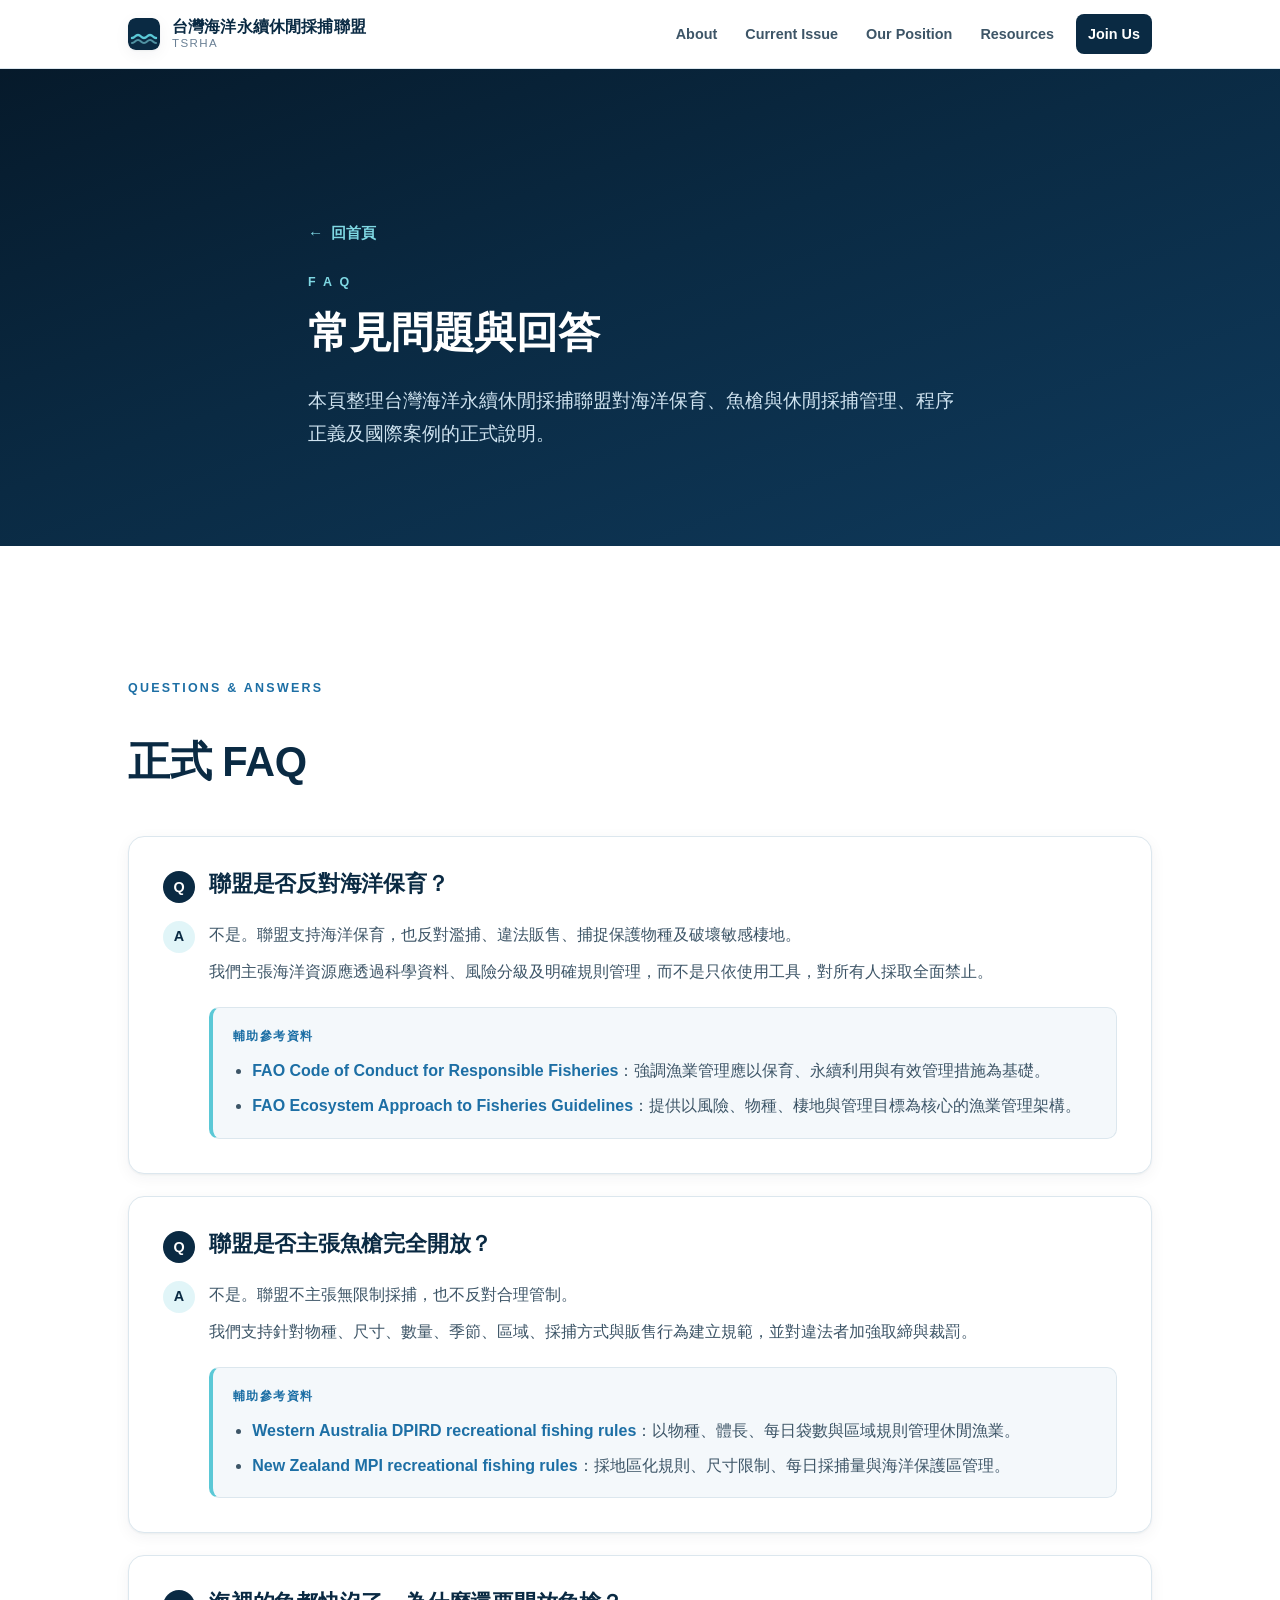
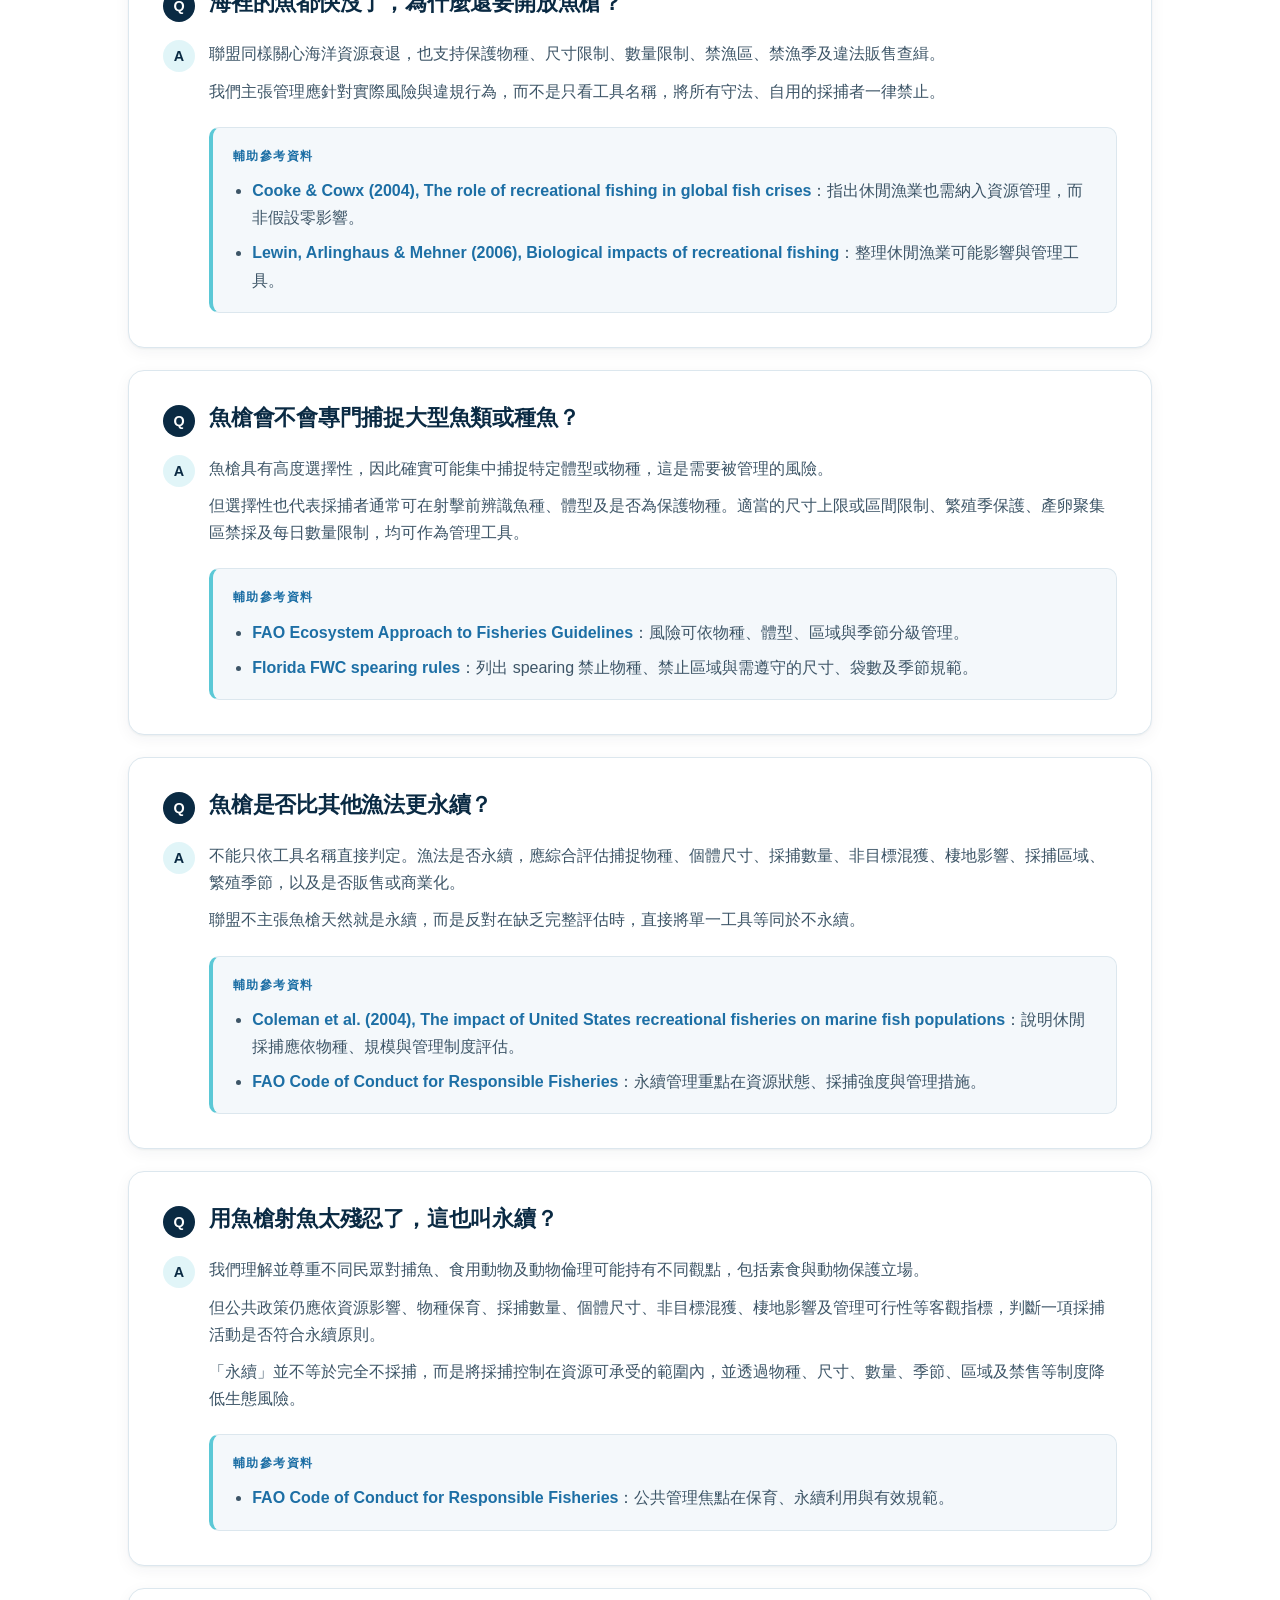
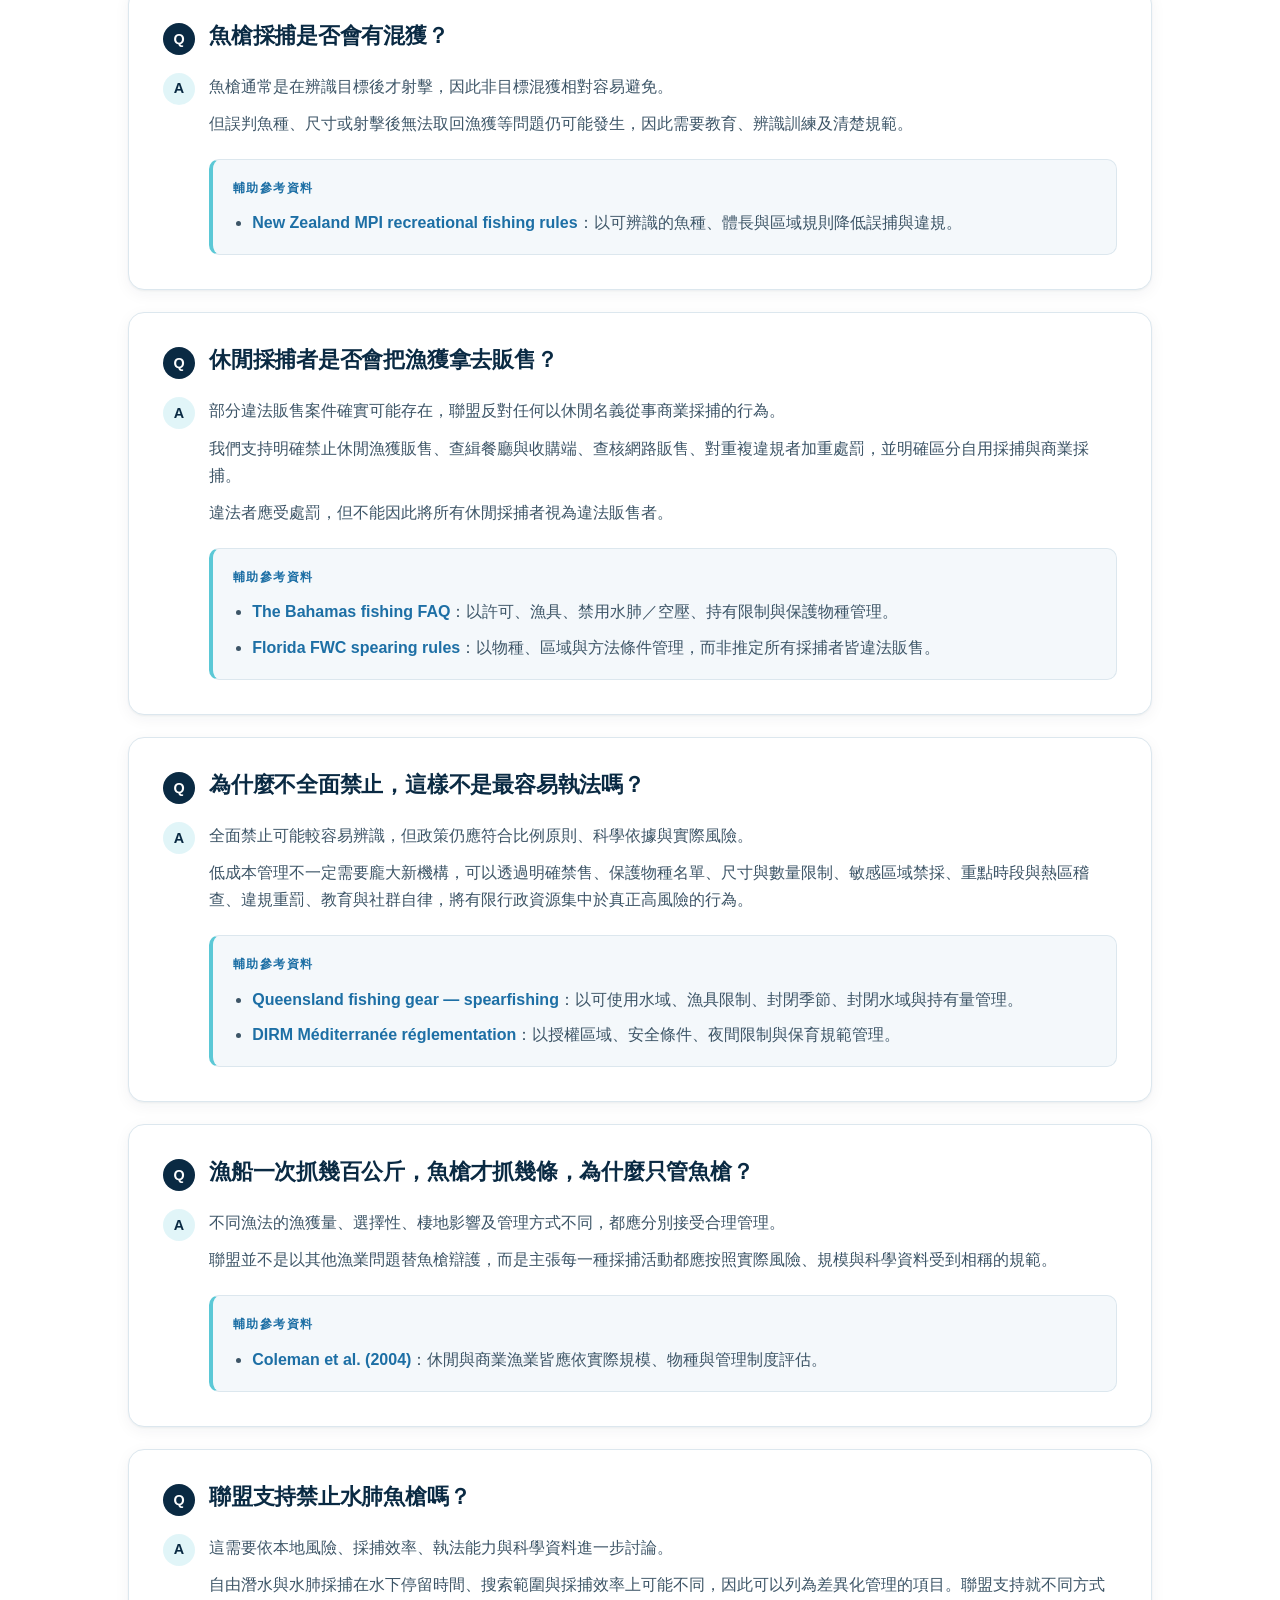
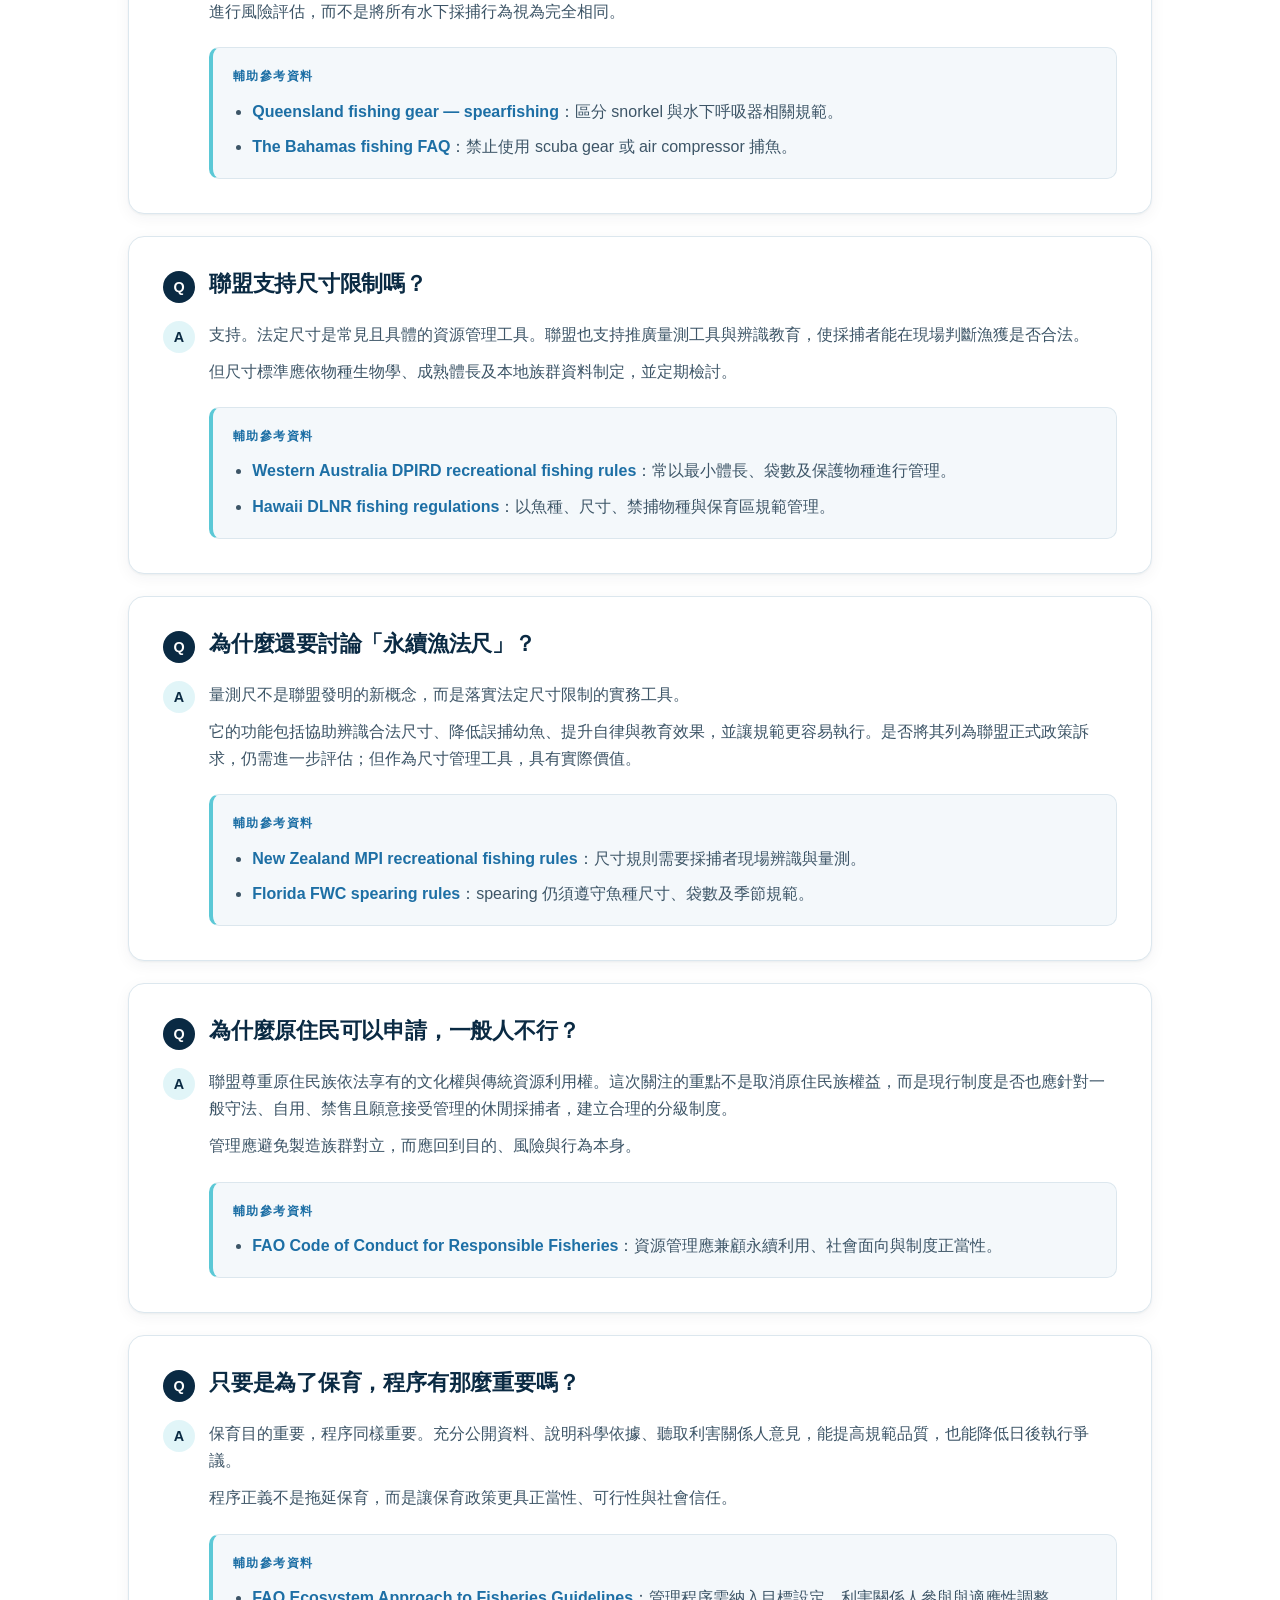
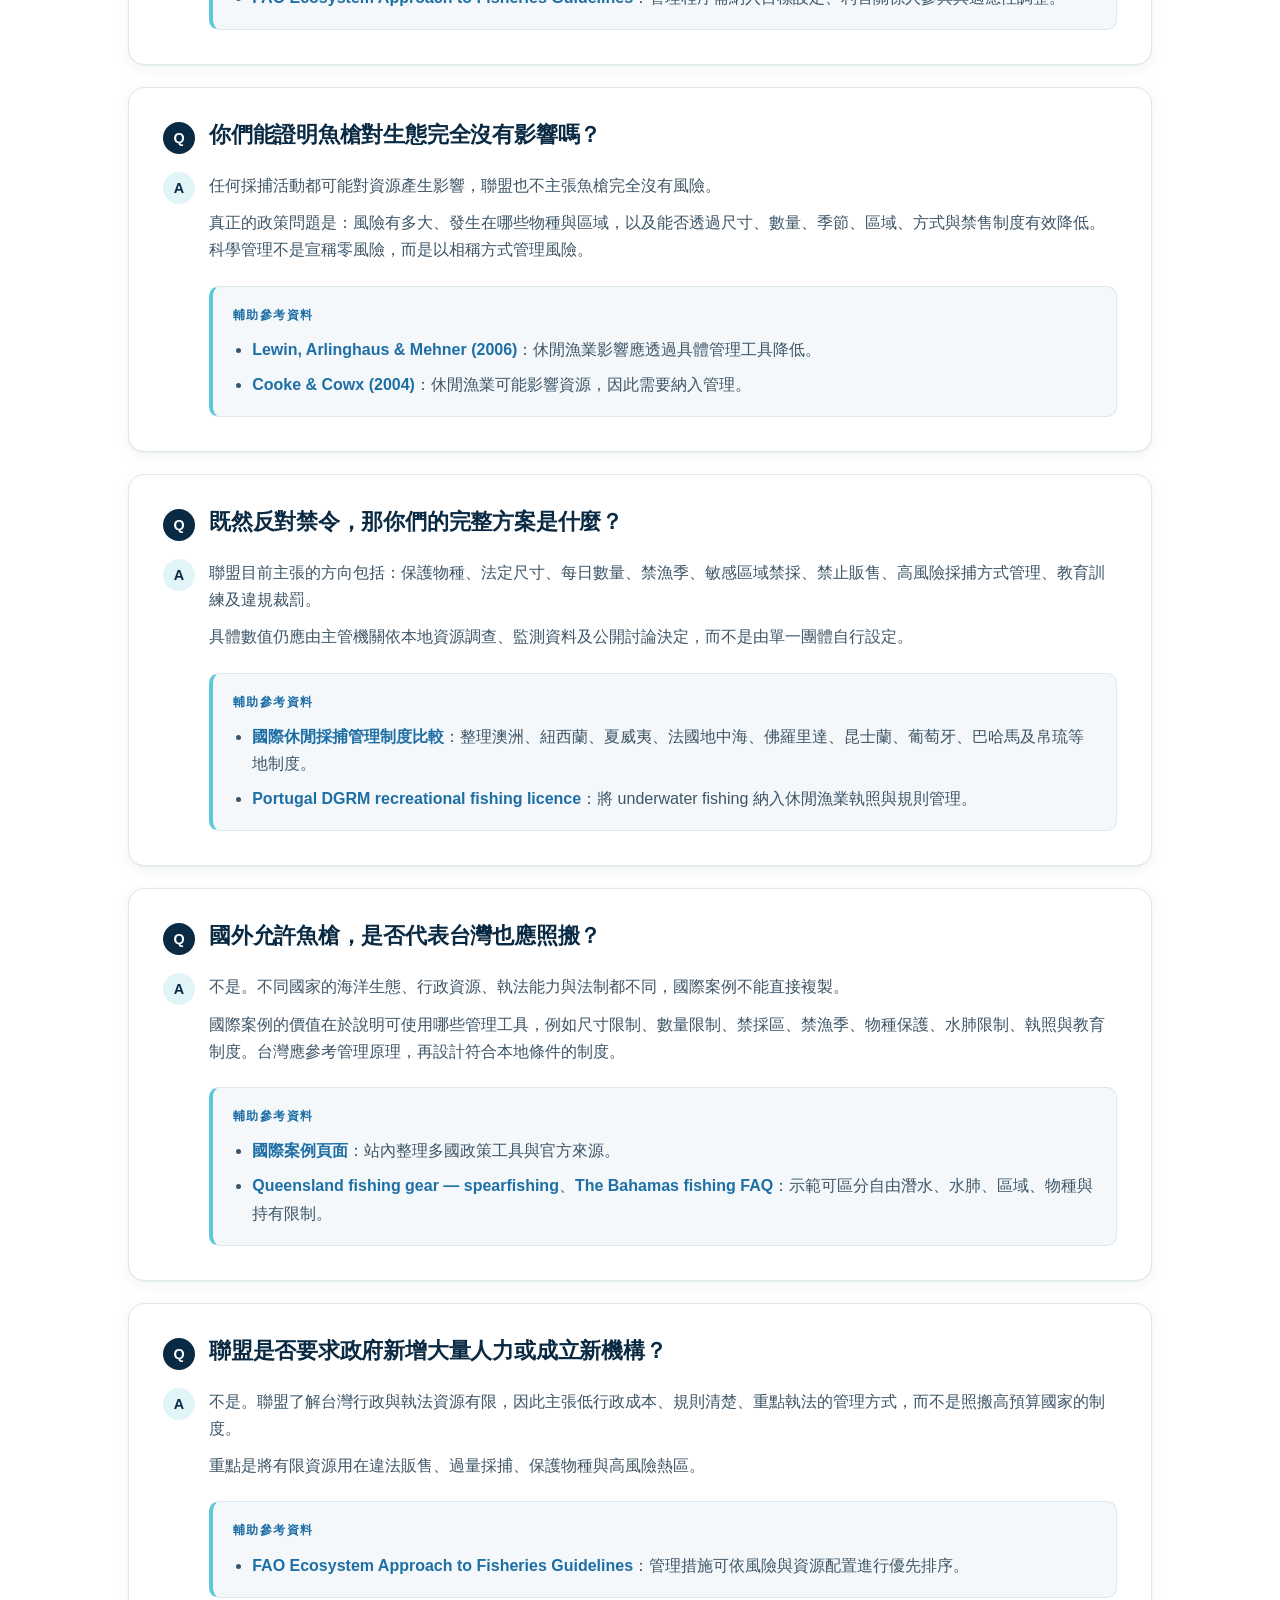
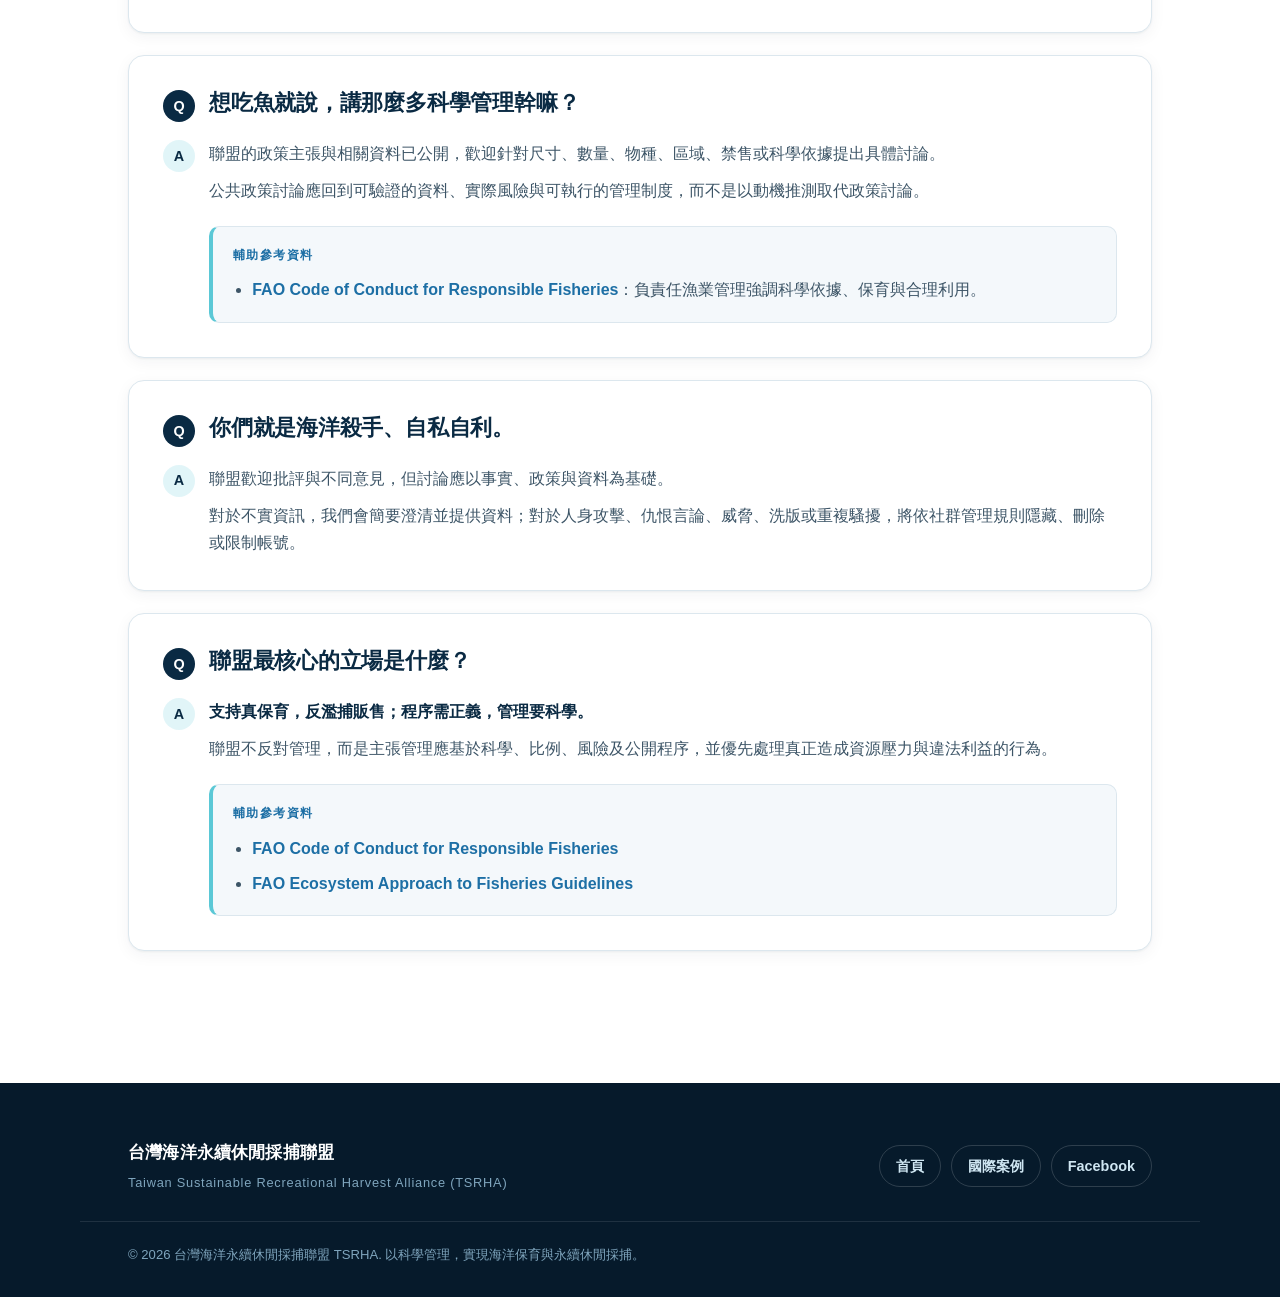
==== faq.html @ fa565962 "Add official FAQ page" ====
<!DOCTYPE html>
<html lang="zh-Hant">
<head>
  <meta charset="UTF-8">
  <meta name="viewport" content="width=device-width, initial-scale=1.0">
  <meta name="description" content="台灣海洋永續休閒採捕聯盟常見問題：海洋保育、魚槍與休閒採捕管理、禁售、尺寸限制、程序正義與國際政策參考。">
  <meta name="theme-color" content="#0a2a43">
  <meta property="og:title" content="常見問題 FAQ｜台灣海洋永續休閒採捕聯盟 TSRHA">
  <meta property="og:description" content="以正式 Q&A 說明聯盟對海洋保育、科學管理、休閒採捕與程序正義的立場，並附科學文獻與國際政策參考。">
  <meta property="og:type" content="article">
  <title>常見問題 FAQ｜台灣海洋永續休閒採捕聯盟 TSRHA</title>
  <link rel="stylesheet" href="styles.css">
  <link rel="icon" href="data:image/svg+xml,%3Csvg xmlns='http://www.w3.org/2000/svg' viewBox='0 0 32 32'%3E%3Crect width='32' height='32' rx='7' fill='%230a2a43'/%3E%3Cpath d='M4 20c3 0 3-3 6-3s3 3 6 3 3-3 6-3 3 3 6 3' stroke='%235bc8d6' stroke-width='2.4' fill='none' stroke-linecap='round'/%3E%3Cpath d='M4 25c3 0 3-3 6-3s3 3 6 3 3-3 6-3 3 3 6 3' stroke='%237fd8e3' stroke-width='2' fill='none' stroke-linecap='round' opacity='.6'/%3E%3C/svg%3E">
</head>
<body>
  <a class="skip-link" href="#main">跳至主要內容</a>

  <header class="site-header" id="top">
    <div class="container header-inner">
      <a class="brand" href="index.html" aria-label="台灣海洋永續休閒採捕聯盟 首頁">
        <span class="brand-mark" aria-hidden="true">
          <svg viewBox="0 0 32 32" width="32" height="32" focusable="false">
            <rect width="32" height="32" rx="7" fill="#0a2a43"></rect>
            <path d="M4 20c3 0 3-3 6-3s3 3 6 3 3-3 6-3 3 3 6 3" stroke="#5bc8d6" stroke-width="2.4" fill="none" stroke-linecap="round"></path>
            <path d="M4 25c3 0 3-3 6-3s3 3 6 3 3-3 6-3 3 3 6 3" stroke="#7fd8e3" stroke-width="2" fill="none" stroke-linecap="round" opacity=".6"></path>
          </svg>
        </span>
        <span class="brand-text">
          <span class="brand-zh">台灣海洋永續休閒採捕聯盟</span>
          <span class="brand-en">TSRHA</span>
        </span>
      </a>

      <button class="nav-toggle" id="navToggle" aria-expanded="false" aria-controls="primaryNav" aria-label="開啟選單">
        <span class="nav-toggle-bar" aria-hidden="true"></span>
        <span class="nav-toggle-bar" aria-hidden="true"></span>
        <span class="nav-toggle-bar" aria-hidden="true"></span>
      </button>

      <nav class="primary-nav" id="primaryNav" aria-label="主要導覽">
        <ul>
          <li><a href="index.html#about">About</a></li>
          <li><a href="index.html#current-issue">Current Issue</a></li>
          <li><a href="index.html#our-position">Our Position</a></li>
          <li><a href="index.html#resources">Resources</a></li>
          <li><a class="nav-cta" href="https://line.me/ti/g2/i-rmrj-7EgSHx9O4SZBCc9QsQzSQng6UnqWGpA?utm_source=invitation&amp;utm_medium=link_copy&amp;utm_campaign=default" target="_blank" rel="noopener noreferrer">Join Us</a></li>
        </ul>
      </nav>
    </div>
  </header>

  <main id="main">
    <section class="subpage-hero" aria-labelledby="page-title">
      <div class="container narrow">
        <a class="back-link" href="index.html"><span aria-hidden="true">←</span> 回首頁</a>
        <p class="section-eyebrow">F A Q</p>
        <h1 id="page-title" class="section-title">常見問題與回答</h1>
        <p class="lead">本頁整理台灣海洋永續休閒採捕聯盟對海洋保育、魚槍與休閒採捕管理、程序正義及國際案例的正式說明。</p>
      </div>
    </section>

    <section class="section" aria-labelledby="faq-title">
      <div class="container faq-container">
        <p class="section-eyebrow">Questions & Answers</p>
        <h2 id="faq-title" class="section-title">正式 FAQ</h2>

        <article class="faq-card">
          <h3><span>Q</span>聯盟是否反對海洋保育？</h3>
          <div class="faq-answer"><span>A</span><div><p>不是。聯盟支持海洋保育，也反對濫捕、違法販售、捕捉保護物種及破壞敏感棲地。</p><p>我們主張海洋資源應透過科學資料、風險分級及明確規則管理，而不是只依使用工具，對所有人採取全面禁止。</p></div></div>
          <div class="faq-refs"><p>輔助參考資料</p><ul><li><a href="https://www.fao.org/4/v9878e/v9878e.pdf" target="_blank" rel="noopener noreferrer">FAO Code of Conduct for Responsible Fisheries</a>：強調漁業管理應以保育、永續利用與有效管理措施為基礎。</li><li><a href="https://www.fao.org/4/y4470e/y4470e.pdf" target="_blank" rel="noopener noreferrer">FAO Ecosystem Approach to Fisheries Guidelines</a>：提供以風險、物種、棲地與管理目標為核心的漁業管理架構。</li></ul></div>
        </article>

        <article class="faq-card">
          <h3><span>Q</span>聯盟是否主張魚槍完全開放？</h3>
          <div class="faq-answer"><span>A</span><div><p>不是。聯盟不主張無限制採捕，也不反對合理管制。</p><p>我們支持針對物種、尺寸、數量、季節、區域、採捕方式與販售行為建立規範，並對違法者加強取締與裁罰。</p></div></div>
          <div class="faq-refs"><p>輔助參考資料</p><ul><li><a href="https://www.dpird.wa.gov.au/individuals/recreational-fishing/recreational-fishing-rules/" target="_blank" rel="noopener noreferrer">Western Australia DPIRD recreational fishing rules</a>：以物種、體長、每日袋數與區域規則管理休閒漁業。</li><li><a href="https://www.mpi.govt.nz/fishing-aquaculture/recreational-fishing/fishing-rules/" target="_blank" rel="noopener noreferrer">New Zealand MPI recreational fishing rules</a>：採地區化規則、尺寸限制、每日採捕量與海洋保護區管理。</li></ul></div>
        </article>

        <article class="faq-card">
          <h3><span>Q</span>海裡的魚都快沒了，為什麼還要開放魚槍？</h3>
          <div class="faq-answer"><span>A</span><div><p>聯盟同樣關心海洋資源衰退，也支持保護物種、尺寸限制、數量限制、禁漁區、禁漁季及違法販售查緝。</p><p>我們主張管理應針對實際風險與違規行為，而不是只看工具名稱，將所有守法、自用的採捕者一律禁止。</p></div></div>
          <div class="faq-refs"><p>輔助參考資料</p><ul><li><a href="https://doi.org/10.1641/0006-3568(2004)054[0857:TRORFI]2.0.CO;2" target="_blank" rel="noopener noreferrer">Cooke & Cowx (2004), The role of recreational fishing in global fish crises</a>：指出休閒漁業也需納入資源管理，而非假設零影響。</li><li><a href="https://doi.org/10.1080/10641260600886455" target="_blank" rel="noopener noreferrer">Lewin, Arlinghaus & Mehner (2006), Biological impacts of recreational fishing</a>：整理休閒漁業可能影響與管理工具。</li></ul></div>
        </article>

        <article class="faq-card">
          <h3><span>Q</span>魚槍會不會專門捕捉大型魚類或種魚？</h3>
          <div class="faq-answer"><span>A</span><div><p>魚槍具有高度選擇性，因此確實可能集中捕捉特定體型或物種，這是需要被管理的風險。</p><p>但選擇性也代表採捕者通常可在射擊前辨識魚種、體型及是否為保護物種。適當的尺寸上限或區間限制、繁殖季保護、產卵聚集區禁採及每日數量限制，均可作為管理工具。</p></div></div>
          <div class="faq-refs"><p>輔助參考資料</p><ul><li><a href="https://www.fao.org/4/y4470e/y4470e.pdf" target="_blank" rel="noopener noreferrer">FAO Ecosystem Approach to Fisheries Guidelines</a>：風險可依物種、體型、區域與季節分級管理。</li><li><a href="https://myfwc.com/fishing/saltwater/recreational/spearing/" target="_blank" rel="noopener noreferrer">Florida FWC spearing rules</a>：列出 spearing 禁止物種、禁止區域與需遵守的尺寸、袋數及季節規範。</li></ul></div>
        </article>

        <article class="faq-card">
          <h3><span>Q</span>魚槍是否比其他漁法更永續？</h3>
          <div class="faq-answer"><span>A</span><div><p>不能只依工具名稱直接判定。漁法是否永續，應綜合評估捕捉物種、個體尺寸、採捕數量、非目標混獲、棲地影響、採捕區域、繁殖季節，以及是否販售或商業化。</p><p>聯盟不主張魚槍天然就是永續，而是反對在缺乏完整評估時，直接將單一工具等同於不永續。</p></div></div>
          <div class="faq-refs"><p>輔助參考資料</p><ul><li><a href="https://doi.org/10.1126/science.1100397" target="_blank" rel="noopener noreferrer">Coleman et al. (2004), The impact of United States recreational fisheries on marine fish populations</a>：說明休閒採捕應依物種、規模與管理制度評估。</li><li><a href="https://www.fao.org/4/v9878e/v9878e.pdf" target="_blank" rel="noopener noreferrer">FAO Code of Conduct for Responsible Fisheries</a>：永續管理重點在資源狀態、採捕強度與管理措施。</li></ul></div>
        </article>

        <article class="faq-card">
          <h3><span>Q</span>用魚槍射魚太殘忍了，這也叫永續？</h3>
          <div class="faq-answer"><span>A</span><div><p>我們理解並尊重不同民眾對捕魚、食用動物及動物倫理可能持有不同觀點，包括素食與動物保護立場。</p><p>但公共政策仍應依資源影響、物種保育、採捕數量、個體尺寸、非目標混獲、棲地影響及管理可行性等客觀指標，判斷一項採捕活動是否符合永續原則。</p><p>「永續」並不等於完全不採捕，而是將採捕控制在資源可承受的範圍內，並透過物種、尺寸、數量、季節、區域及禁售等制度降低生態風險。</p></div></div>
          <div class="faq-refs"><p>輔助參考資料</p><ul><li><a href="https://www.fao.org/4/v9878e/v9878e.pdf" target="_blank" rel="noopener noreferrer">FAO Code of Conduct for Responsible Fisheries</a>：公共管理焦點在保育、永續利用與有效規範。</li></ul></div>
        </article>

        <article class="faq-card">
          <h3><span>Q</span>魚槍採捕是否會有混獲？</h3>
          <div class="faq-answer"><span>A</span><div><p>魚槍通常是在辨識目標後才射擊，因此非目標混獲相對容易避免。</p><p>但誤判魚種、尺寸或射擊後無法取回漁獲等問題仍可能發生，因此需要教育、辨識訓練及清楚規範。</p></div></div>
          <div class="faq-refs"><p>輔助參考資料</p><ul><li><a href="https://www.mpi.govt.nz/fishing-aquaculture/recreational-fishing/fishing-rules/" target="_blank" rel="noopener noreferrer">New Zealand MPI recreational fishing rules</a>：以可辨識的魚種、體長與區域規則降低誤捕與違規。</li></ul></div>
        </article>

        <article class="faq-card">
          <h3><span>Q</span>休閒採捕者是否會把漁獲拿去販售？</h3>
          <div class="faq-answer"><span>A</span><div><p>部分違法販售案件確實可能存在，聯盟反對任何以休閒名義從事商業採捕的行為。</p><p>我們支持明確禁止休閒漁獲販售、查緝餐廳與收購端、查核網路販售、對重複違規者加重處罰，並明確區分自用採捕與商業採捕。</p><p>違法者應受處罰，但不能因此將所有休閒採捕者視為違法販售者。</p></div></div>
          <div class="faq-refs"><p>輔助參考資料</p><ul><li><a href="https://www.bahamas.com/plan-your-trip/fishing/fishing-faq" target="_blank" rel="noopener noreferrer">The Bahamas fishing FAQ</a>：以許可、漁具、禁用水肺／空壓、持有限制與保護物種管理。</li><li><a href="https://myfwc.com/fishing/saltwater/recreational/spearing/" target="_blank" rel="noopener noreferrer">Florida FWC spearing rules</a>：以物種、區域與方法條件管理，而非推定所有採捕者皆違法販售。</li></ul></div>
        </article>

        <article class="faq-card">
          <h3><span>Q</span>為什麼不全面禁止，這樣不是最容易執法嗎？</h3>
          <div class="faq-answer"><span>A</span><div><p>全面禁止可能較容易辨識，但政策仍應符合比例原則、科學依據與實際風險。</p><p>低成本管理不一定需要龐大新機構，可以透過明確禁售、保護物種名單、尺寸與數量限制、敏感區域禁採、重點時段與熱區稽查、違規重罰、教育與社群自律，將有限行政資源集中於真正高風險的行為。</p></div></div>
          <div class="faq-refs"><p>輔助參考資料</p><ul><li><a href="https://www.qld.gov.au/recreation/activities/boating-fishing/rec-fishing/rules/equipment" target="_blank" rel="noopener noreferrer">Queensland fishing gear — spearfishing</a>：以可使用水域、漁具限制、封閉季節、封閉水域與持有量管理。</li><li><a href="https://www.dirm.mediterranee.developpement-durable.gouv.fr/la-reglementation-et-les-sites-autorises-sur-tout-a98.html" target="_blank" rel="noopener noreferrer">DIRM Méditerranée réglementation</a>：以授權區域、安全條件、夜間限制與保育規範管理。</li></ul></div>
        </article>

        <article class="faq-card">
          <h3><span>Q</span>漁船一次抓幾百公斤，魚槍才抓幾條，為什麼只管魚槍？</h3>
          <div class="faq-answer"><span>A</span><div><p>不同漁法的漁獲量、選擇性、棲地影響及管理方式不同，都應分別接受合理管理。</p><p>聯盟並不是以其他漁業問題替魚槍辯護，而是主張每一種採捕活動都應按照實際風險、規模與科學資料受到相稱的規範。</p></div></div>
          <div class="faq-refs"><p>輔助參考資料</p><ul><li><a href="https://doi.org/10.1126/science.1100397" target="_blank" rel="noopener noreferrer">Coleman et al. (2004)</a>：休閒與商業漁業皆應依實際規模、物種與管理制度評估。</li></ul></div>
        </article>

        <article class="faq-card">
          <h3><span>Q</span>聯盟支持禁止水肺魚槍嗎？</h3>
          <div class="faq-answer"><span>A</span><div><p>這需要依本地風險、採捕效率、執法能力與科學資料進一步討論。</p><p>自由潛水與水肺採捕在水下停留時間、搜索範圍與採捕效率上可能不同，因此可以列為差異化管理的項目。聯盟支持就不同方式進行風險評估，而不是將所有水下採捕行為視為完全相同。</p></div></div>
          <div class="faq-refs"><p>輔助參考資料</p><ul><li><a href="https://www.qld.gov.au/recreation/activities/boating-fishing/rec-fishing/rules/equipment" target="_blank" rel="noopener noreferrer">Queensland fishing gear — spearfishing</a>：區分 snorkel 與水下呼吸器相關規範。</li><li><a href="https://www.bahamas.com/plan-your-trip/fishing/fishing-faq" target="_blank" rel="noopener noreferrer">The Bahamas fishing FAQ</a>：禁止使用 scuba gear 或 air compressor 捕魚。</li></ul></div>
        </article>

        <article class="faq-card">
          <h3><span>Q</span>聯盟支持尺寸限制嗎？</h3>
          <div class="faq-answer"><span>A</span><div><p>支持。法定尺寸是常見且具體的資源管理工具。聯盟也支持推廣量測工具與辨識教育，使採捕者能在現場判斷漁獲是否合法。</p><p>但尺寸標準應依物種生物學、成熟體長及本地族群資料制定，並定期檢討。</p></div></div>
          <div class="faq-refs"><p>輔助參考資料</p><ul><li><a href="https://www.dpird.wa.gov.au/individuals/recreational-fishing/recreational-fishing-rules/" target="_blank" rel="noopener noreferrer">Western Australia DPIRD recreational fishing rules</a>：常以最小體長、袋數及保護物種進行管理。</li><li><a href="https://dlnr.hawaii.gov/dar/fishing/fishing-regulations/" target="_blank" rel="noopener noreferrer">Hawaii DLNR fishing regulations</a>：以魚種、尺寸、禁捕物種與保育區規範管理。</li></ul></div>
        </article>

        <article class="faq-card">
          <h3><span>Q</span>為什麼還要討論「永續漁法尺」？</h3>
          <div class="faq-answer"><span>A</span><div><p>量測尺不是聯盟發明的新概念，而是落實法定尺寸限制的實務工具。</p><p>它的功能包括協助辨識合法尺寸、降低誤捕幼魚、提升自律與教育效果，並讓規範更容易執行。是否將其列為聯盟正式政策訴求，仍需進一步評估；但作為尺寸管理工具，具有實際價值。</p></div></div>
          <div class="faq-refs"><p>輔助參考資料</p><ul><li><a href="https://www.mpi.govt.nz/fishing-aquaculture/recreational-fishing/fishing-rules/" target="_blank" rel="noopener noreferrer">New Zealand MPI recreational fishing rules</a>：尺寸規則需要採捕者現場辨識與量測。</li><li><a href="https://myfwc.com/fishing/saltwater/recreational/spearing/" target="_blank" rel="noopener noreferrer">Florida FWC spearing rules</a>：spearing 仍須遵守魚種尺寸、袋數及季節規範。</li></ul></div>
        </article>

        <article class="faq-card">
          <h3><span>Q</span>為什麼原住民可以申請，一般人不行？</h3>
          <div class="faq-answer"><span>A</span><div><p>聯盟尊重原住民族依法享有的文化權與傳統資源利用權。這次關注的重點不是取消原住民族權益，而是現行制度是否也應針對一般守法、自用、禁售且願意接受管理的休閒採捕者，建立合理的分級制度。</p><p>管理應避免製造族群對立，而應回到目的、風險與行為本身。</p></div></div>
          <div class="faq-refs"><p>輔助參考資料</p><ul><li><a href="https://www.fao.org/4/v9878e/v9878e.pdf" target="_blank" rel="noopener noreferrer">FAO Code of Conduct for Responsible Fisheries</a>：資源管理應兼顧永續利用、社會面向與制度正當性。</li></ul></div>
        </article>

        <article class="faq-card">
          <h3><span>Q</span>只要是為了保育，程序有那麼重要嗎？</h3>
          <div class="faq-answer"><span>A</span><div><p>保育目的重要，程序同樣重要。充分公開資料、說明科學依據、聽取利害關係人意見，能提高規範品質，也能降低日後執行爭議。</p><p>程序正義不是拖延保育，而是讓保育政策更具正當性、可行性與社會信任。</p></div></div>
          <div class="faq-refs"><p>輔助參考資料</p><ul><li><a href="https://www.fao.org/4/y4470e/y4470e.pdf" target="_blank" rel="noopener noreferrer">FAO Ecosystem Approach to Fisheries Guidelines</a>：管理程序需納入目標設定、利害關係人參與與適應性調整。</li></ul></div>
        </article>

        <article class="faq-card">
          <h3><span>Q</span>你們能證明魚槍對生態完全沒有影響嗎？</h3>
          <div class="faq-answer"><span>A</span><div><p>任何採捕活動都可能對資源產生影響，聯盟也不主張魚槍完全沒有風險。</p><p>真正的政策問題是：風險有多大、發生在哪些物種與區域，以及能否透過尺寸、數量、季節、區域、方式與禁售制度有效降低。科學管理不是宣稱零風險，而是以相稱方式管理風險。</p></div></div>
          <div class="faq-refs"><p>輔助參考資料</p><ul><li><a href="https://doi.org/10.1080/10641260600886455" target="_blank" rel="noopener noreferrer">Lewin, Arlinghaus & Mehner (2006)</a>：休閒漁業影響應透過具體管理工具降低。</li><li><a href="https://doi.org/10.1641/0006-3568(2004)054[0857:TRORFI]2.0.CO;2" target="_blank" rel="noopener noreferrer">Cooke & Cowx (2004)</a>：休閒漁業可能影響資源，因此需要納入管理。</li></ul></div>
        </article>

        <article class="faq-card">
          <h3><span>Q</span>既然反對禁令，那你們的完整方案是什麼？</h3>
          <div class="faq-answer"><span>A</span><div><p>聯盟目前主張的方向包括：保護物種、法定尺寸、每日數量、禁漁季、敏感區域禁採、禁止販售、高風險採捕方式管理、教育訓練及違規裁罰。</p><p>具體數值仍應由主管機關依本地資源調查、監測資料及公開討論決定，而不是由單一團體自行設定。</p></div></div>
          <div class="faq-refs"><p>輔助參考資料</p><ul><li><a href="international-cases.html">國際休閒採捕管理制度比較</a>：整理澳洲、紐西蘭、夏威夷、法國地中海、佛羅里達、昆士蘭、葡萄牙、巴哈馬及帛琉等地制度。</li><li><a href="https://www.dgrm.pt/licenca-de-pesca-ludica" target="_blank" rel="noopener noreferrer">Portugal DGRM recreational fishing licence</a>：將 underwater fishing 納入休閒漁業執照與規則管理。</li></ul></div>
        </article>

        <article class="faq-card">
          <h3><span>Q</span>國外允許魚槍，是否代表台灣也應照搬？</h3>
          <div class="faq-answer"><span>A</span><div><p>不是。不同國家的海洋生態、行政資源、執法能力與法制都不同，國際案例不能直接複製。</p><p>國際案例的價值在於說明可使用哪些管理工具，例如尺寸限制、數量限制、禁採區、禁漁季、物種保護、水肺限制、執照與教育制度。台灣應參考管理原理，再設計符合本地條件的制度。</p></div></div>
          <div class="faq-refs"><p>輔助參考資料</p><ul><li><a href="international-cases.html">國際案例頁面</a>：站內整理多國政策工具與官方來源。</li><li><a href="https://www.qld.gov.au/recreation/activities/boating-fishing/rec-fishing/rules/equipment" target="_blank" rel="noopener noreferrer">Queensland fishing gear — spearfishing</a>、<a href="https://www.bahamas.com/plan-your-trip/fishing/fishing-faq" target="_blank" rel="noopener noreferrer">The Bahamas fishing FAQ</a>：示範可區分自由潛水、水肺、區域、物種與持有限制。</li></ul></div>
        </article>

        <article class="faq-card">
          <h3><span>Q</span>聯盟是否要求政府新增大量人力或成立新機構？</h3>
          <div class="faq-answer"><span>A</span><div><p>不是。聯盟了解台灣行政與執法資源有限，因此主張低行政成本、規則清楚、重點執法的管理方式，而不是照搬高預算國家的制度。</p><p>重點是將有限資源用在違法販售、過量採捕、保護物種與高風險熱區。</p></div></div>
          <div class="faq-refs"><p>輔助參考資料</p><ul><li><a href="https://www.fao.org/4/y4470e/y4470e.pdf" target="_blank" rel="noopener noreferrer">FAO Ecosystem Approach to Fisheries Guidelines</a>：管理措施可依風險與資源配置進行優先排序。</li></ul></div>
        </article>

        <article class="faq-card">
          <h3><span>Q</span>想吃魚就說，講那麼多科學管理幹嘛？</h3>
          <div class="faq-answer"><span>A</span><div><p>聯盟的政策主張與相關資料已公開，歡迎針對尺寸、數量、物種、區域、禁售或科學依據提出具體討論。</p><p>公共政策討論應回到可驗證的資料、實際風險與可執行的管理制度，而不是以動機推測取代政策討論。</p></div></div>
          <div class="faq-refs"><p>輔助參考資料</p><ul><li><a href="https://www.fao.org/4/v9878e/v9878e.pdf" target="_blank" rel="noopener noreferrer">FAO Code of Conduct for Responsible Fisheries</a>：負責任漁業管理強調科學依據、保育與合理利用。</li></ul></div>
        </article>

        <article class="faq-card">
          <h3><span>Q</span>你們就是海洋殺手、自私自利。</h3>
          <div class="faq-answer"><span>A</span><div><p>聯盟歡迎批評與不同意見，但討論應以事實、政策與資料為基礎。</p><p>對於不實資訊，我們會簡要澄清並提供資料；對於人身攻擊、仇恨言論、威脅、洗版或重複騷擾，將依社群管理規則隱藏、刪除或限制帳號。</p></div></div>
        </article>

        <article class="faq-card">
          <h3><span>Q</span>聯盟最核心的立場是什麼？</h3>
          <div class="faq-answer"><span>A</span><div><p><strong>支持真保育，反濫捕販售；程序需正義，管理要科學。</strong></p><p>聯盟不反對管理，而是主張管理應基於科學、比例、風險及公開程序，並優先處理真正造成資源壓力與違法利益的行為。</p></div></div>
          <div class="faq-refs"><p>輔助參考資料</p><ul><li><a href="https://www.fao.org/4/v9878e/v9878e.pdf" target="_blank" rel="noopener noreferrer">FAO Code of Conduct for Responsible Fisheries</a></li><li><a href="https://www.fao.org/4/y4470e/y4470e.pdf" target="_blank" rel="noopener noreferrer">FAO Ecosystem Approach to Fisheries Guidelines</a></li></ul></div>
        </article>
      </div>
    </section>
  </main>

  <footer class="site-footer" aria-labelledby="footer-title">
    <div class="container footer-inner">
      <div class="footer-brand">
        <span class="brand-zh" id="footer-title">台灣海洋永續休閒採捕聯盟</span>
        <span class="brand-en">Taiwan Sustainable Recreational Harvest Alliance (TSRHA)</span>
      </div>
      <nav class="footer-links" aria-label="頁尾連結">
        <a href="index.html">首頁</a>
        <a href="international-cases.html">國際案例</a>
        <a href="https://www.facebook.com/profile.php?id=61591621356307" target="_blank" rel="noopener noreferrer">Facebook</a>
      </nav>
    </div>
    <div class="container footer-copy">
      <p>© 2026 台灣海洋永續休閒採捕聯盟 TSRHA. 以科學管理，實現海洋保育與永續休閒採捕。</p>
    </div>
  </footer>

  <button class="to-top" id="toTop" aria-label="回到頂部" hidden>
    <span aria-hidden="true">↑</span>
  </button>

  <script src="script.js"></script>
</body>
</html>
---- styles.css ----
/* ============================================================
   TSRHA — 台灣海洋永續休閒採捕聯盟
   Minimal · deep blue · ocean · modern policy organization
   No external fonts / images / CDNs.
   ============================================================ */

:root {
  /* Deep blue ocean palette */
  --navy-900: #061a2b;
  --navy-800: #0a2a43;
  --navy-700: #0f3a5c;
  --navy-600: #14507d;
  --blue-500: #1d6fa5;
  --teal-400: #5bc8d6;
  --teal-300: #7fd8e3;

  --ink: #0c2231;
  --ink-soft: #3d5567;
  --ink-faint: #6a8095;

  --paper: #ffffff;
  --paper-2: #f4f8fb;
  --paper-3: #eaf1f6;
  --line: #dce7ee;

  --focus: #1d6fa5;

  --maxw: 1120px;
  --radius: 16px;
  --radius-sm: 10px;
  --shadow-sm: 0 1px 2px rgba(10, 42, 67, .05), 0 4px 16px rgba(10, 42, 67, .05);
  --shadow-md: 0 12px 40px rgba(10, 42, 67, .12);

  --ease: cubic-bezier(.22, .61, .36, 1);

  --font: -apple-system, BlinkMacSystemFont, "Segoe UI", Roboto,
          "Helvetica Neue", "PingFang TC", "Microsoft JhengHei",
          "Noto Sans TC", sans-serif;
}

*, *::before, *::after { box-sizing: border-box; }

html { scroll-behavior: smooth; scroll-padding-top: 84px; }

body {
  margin: 0;
  font-family: var(--font);
  color: var(--ink);
  background: var(--paper);
  line-height: 1.7;
  -webkit-font-smoothing: antialiased;
  text-rendering: optimizeLegibility;
}

h1, h2, h3 { line-height: 1.25; margin: 0; letter-spacing: -.01em; }
p { margin: 0; }
a { color: inherit; }
img, svg { display: block; max-width: 100%; }

/* ---------- Accessibility ---------- */
.skip-link {
  position: absolute;
  left: 12px;
  top: -60px;
  z-index: 200;
  background: var(--navy-800);
  color: #fff;
  padding: 10px 18px;
  border-radius: var(--radius-sm);
  transition: top .2s var(--ease);
}
.skip-link:focus { top: 12px; }

:focus-visible {
  outline: 3px solid var(--focus);
  outline-offset: 3px;
  border-radius: 4px;
}

/* ---------- Layout helpers ---------- */
.container {
  width: 100%;
  max-width: var(--maxw);
  margin: 0 auto;
  padding-inline: clamp(20px, 5vw, 48px);
}
.narrow { max-width: 760px; }

.section { padding-block: clamp(72px, 11vw, 132px); }
.section-alt { background: var(--paper-2); }

.section-eyebrow {
  font-size: .78rem;
  font-weight: 700;
  letter-spacing: .18em;
  text-transform: uppercase;
  color: var(--blue-500);
  margin-bottom: 14px;
}
.section-title {
  font-size: clamp(1.7rem, 4vw, 2.6rem);
  color: var(--navy-800);
  margin-bottom: 26px;
}
.lead {
  font-size: clamp(1.05rem, 2vw, 1.2rem);
  color: var(--ink-soft);
  max-width: 62ch;
}

/* ============================================================
   Header / Navigation
   ============================================================ */
.site-header {
  position: sticky;
  top: 0;
  z-index: 100;
  background: rgba(255, 255, 255, .82);
  backdrop-filter: saturate(160%) blur(12px);
  border-bottom: 1px solid var(--line);
}
.header-inner {
  display: flex;
  align-items: center;
  justify-content: space-between;
  gap: 20px;
  min-height: 68px;
}
.brand {
  display: flex;
  align-items: center;
  gap: 12px;
  text-decoration: none;
  color: var(--navy-800);
}
.brand-mark { flex: 0 0 auto; display: flex; }
.brand-mark svg { border-radius: 8px; box-shadow: var(--shadow-sm); }
.brand-text { display: flex; flex-direction: column; line-height: 1.15; }
.brand-zh { font-weight: 800; font-size: 1rem; letter-spacing: .01em; }
.brand-en { font-size: .72rem; color: var(--ink-faint); letter-spacing: .12em; }

.primary-nav ul {
  display: flex;
  align-items: center;
  gap: 4px;
  list-style: none;
  margin: 0;
  padding: 0;
}
.primary-nav a {
  display: inline-block;
  padding: 8px 12px;
  font-size: .9rem;
  font-weight: 600;
  color: var(--ink-soft);
  text-decoration: none;
  border-radius: 8px;
  transition: color .2s var(--ease), background .2s var(--ease);
}
.primary-nav a:hover { color: var(--navy-800); background: var(--paper-3); }
.primary-nav a.is-active { color: var(--navy-800); background: var(--paper-3); }
.primary-nav a.nav-cta {
  background: var(--navy-800);
  color: #fff;
  margin-left: 6px;
}
.primary-nav a.nav-cta:hover { background: var(--navy-700); }
.primary-nav a.nav-cta.is-active { background: var(--navy-700); }

.nav-toggle {
  display: none;
  flex-direction: column;
  justify-content: center;
  gap: 5px;
  width: 44px;
  height: 44px;
  padding: 0;
  border: 1px solid var(--line);
  border-radius: 10px;
  background: #fff;
  cursor: pointer;
}
.nav-toggle-bar {
  width: 20px;
  height: 2px;
  margin: 0 auto;
  background: var(--navy-800);
  border-radius: 2px;
  transition: transform .25s var(--ease), opacity .2s var(--ease);
}
.nav-toggle[aria-expanded="true"] .nav-toggle-bar:nth-child(1) { transform: translateY(7px) rotate(45deg); }
.nav-toggle[aria-expanded="true"] .nav-toggle-bar:nth-child(2) { opacity: 0; }
.nav-toggle[aria-expanded="true"] .nav-toggle-bar:nth-child(3) { transform: translateY(-7px) rotate(-45deg); }

/* ============================================================
   Hero
   ============================================================ */
.hero {
  position: relative;
  overflow: hidden;
  color: #eaf6fb;
  background:
    linear-gradient(90deg, rgba(6, 26, 43, .94) 0%, rgba(6, 26, 43, .74) 46%, rgba(6, 26, 43, .34) 100%),
    linear-gradient(0deg, rgba(6, 26, 43, .55), rgba(6, 26, 43, .12)),
    url("assets/hero-coast.webp") center / cover no-repeat,
    linear-gradient(160deg, var(--navy-900) 0%, var(--navy-800) 40%, var(--navy-700) 78%, var(--navy-600) 100%);
  isolation: isolate;
}
.hero-inner {
  position: relative;
  z-index: 2;
  padding-block: clamp(96px, 17vw, 190px);
  max-width: 900px;
}
.hero-bg { position: absolute; inset: 0; z-index: 1; }
/* soft radial light + subtle grain via gradients */
.hero-bg::before {
  content: "";
  position: absolute;
  inset: 0;
  background:
    radial-gradient(120% 80% at 78% 8%, rgba(91, 200, 214, .22), transparent 55%),
    radial-gradient(90% 70% at 10% 100%, rgba(29, 111, 165, .35), transparent 60%);
}
.hero-waves { position: absolute; inset: 0; overflow: hidden; }
.wave {
  position: absolute;
  left: -25%;
  right: -25%;
  height: 46%;
  bottom: -12%;
  background: radial-gradient(60% 100% at 50% 0, rgba(127, 216, 227, .10), transparent 70%);
  border-radius: 44% 56% 50% 50% / 100% 100% 0 0;
  filter: blur(2px);
  animation: waveFloat 14s ease-in-out infinite;
}
.wave-1 { bottom: -18%; opacity: .55; }
.wave-2 { bottom: -10%; opacity: .4; animation-duration: 18s; animation-delay: -3s; }
.wave-3 { bottom: -4%;  opacity: .3; animation-duration: 22s; animation-delay: -7s; }
@keyframes waveFloat {
  0%, 100% { transform: translateY(0) scaleX(1); }
  50%      { transform: translateY(-14px) scaleX(1.04); }
}

.hero-eyebrow {
  display: inline-flex;
  align-items: center;
  flex-wrap: wrap;
  gap: 8px;
  font-size: .82rem;
  letter-spacing: .06em;
  color: var(--teal-300);
  font-weight: 600;
  margin-bottom: 22px;
}
.hero-eyebrow .dot { opacity: .6; }
.hero-title {
  font-size: clamp(2.1rem, 5.2vw, 3.4rem);
  font-weight: 800;
  color: #fff;
  line-height: 1.22;
  letter-spacing: -.005em;
  margin-bottom: 20px;
  text-wrap: balance;
}
.hero-sub {
  font-size: clamp(1.05rem, 2.4vw, 1.35rem);
  color: #cfe6f2;
  max-width: 40ch;
  margin-bottom: 30px;
}
.hero-tagline {
  font-size: clamp(1rem, 2vw, 1.15rem);
  color: #eaf6fb;
  font-weight: 600;
  margin-bottom: 4px;
}
.hero-tagline-en {
  font-size: .92rem;
  color: #9fc6db;
  letter-spacing: .01em;
  margin-bottom: 36px;
}
.hero-actions { display: flex; flex-wrap: wrap; gap: 14px; }

.scroll-hint {
  position: absolute;
  left: 50%;
  bottom: 26px;
  transform: translateX(-50%);
  z-index: 2;
  width: 26px;
  height: 42px;
  border: 2px solid rgba(234, 246, 251, .5);
  border-radius: 14px;
}
.scroll-hint span {
  position: absolute;
  left: 50%;
  top: 9px;
  width: 4px;
  height: 8px;
  margin-left: -2px;
  background: var(--teal-300);
  border-radius: 2px;
  animation: scrollDot 1.8s var(--ease) infinite;
}
@keyframes scrollDot {
  0% { opacity: 0; transform: translateY(0); }
  30% { opacity: 1; }
  100% { opacity: 0; transform: translateY(14px); }
}

/* ============================================================
   Buttons
   ============================================================ */
.btn {
  display: inline-flex;
  align-items: center;
  justify-content: center;
  gap: 8px;
  padding: 13px 26px;
  font-size: .98rem;
  font-weight: 700;
  text-decoration: none;
  border-radius: 999px;
  border: 2px solid transparent;
  cursor: pointer;
  transition: transform .18s var(--ease), background .2s var(--ease),
              border-color .2s var(--ease), color .2s var(--ease), box-shadow .2s var(--ease);
}
.btn:hover { transform: translateY(-2px); }
.btn:active { transform: translateY(0); }
.btn-primary {
  background: var(--teal-400);
  color: var(--navy-900);
  box-shadow: 0 8px 24px rgba(91, 200, 214, .3);
}
.btn-primary:hover { background: var(--teal-300); }
.btn-outline {
  background: transparent;
  color: #eaf6fb;
  border-color: rgba(234, 246, 251, .5);
}
.btn-outline:hover { border-color: #eaf6fb; background: rgba(234, 246, 251, .08); }
.btn-lg { padding: 16px 40px; font-size: 1.05rem; }

/* On light sections, outline variant re-tint handled inline via context */
.section .btn-primary { color: var(--navy-900); }

/* ============================================================
   About
   ============================================================ */
.belief-line {
  margin-top: 22px;
  font-size: clamp(1.1rem, 2.4vw, 1.5rem);
  color: var(--navy-800);
}
.belief-line strong { color: var(--blue-500); }
.belief-pills, .need-pills {
  display: flex;
  flex-wrap: wrap;
  gap: 12px;
  list-style: none;
  padding: 0;
  margin: 28px 0 0;
}
.belief-pills li, .need-pills li {
  padding: 9px 20px;
  background: var(--paper-2);
  border: 1px solid var(--line);
  border-radius: 999px;
  font-weight: 600;
  color: var(--navy-700);
  font-size: .95rem;
}

/* ============================================================
   Timeline (Current Issue)
   ============================================================ */
.timeline {
  display: flex;
  flex-wrap: wrap;
  gap: 8px 0;
  list-style: none;
  margin: 40px 0 0;
  padding: 0;
  counter-reset: step;
}
.timeline-step {
  position: relative;
  flex: 1 1 0;
  min-width: 120px;
  padding-top: 34px;
  text-align: center;
}
.timeline-step::before {
  content: "";
  position: absolute;
  top: 11px;
  left: 50%;
  right: -50%;
  height: 2px;
  background: var(--line);
}
.timeline-step:last-child::before { display: none; }
.timeline-step.is-done::before { background: var(--teal-400); }
.timeline-node {
  position: absolute;
  top: 4px;
  left: 50%;
  transform: translateX(-50%);
  width: 16px;
  height: 16px;
  border-radius: 50%;
  background: #fff;
  border: 3px solid var(--line);
  z-index: 1;
}
.is-done .timeline-node { border-color: var(--teal-400); background: var(--teal-400); }
.is-current .timeline-node {
  border-color: var(--blue-500);
  background: #fff;
  box-shadow: 0 0 0 5px rgba(29, 111, 165, .18);
}
.timeline-label {
  display: inline-flex;
  flex-direction: column;
  align-items: center;
  gap: 6px;
  font-weight: 600;
  color: var(--navy-700);
  font-size: .95rem;
}
.timeline-tag {
  font-size: .72rem;
  font-weight: 700;
  color: #fff;
  background: var(--blue-500);
  padding: 2px 10px;
  border-radius: 999px;
  letter-spacing: .04em;
}

.section-cta { margin-top: 40px; }

/* ============================================================
   Cards (Our Position)
   ============================================================ */
.card-grid {
  display: grid;
  grid-template-columns: repeat(auto-fit, minmax(220px, 1fr));
  gap: 20px;
  margin-top: 8px;
}
.card {
  background: var(--paper);
  border: 1px solid var(--line);
  border-radius: var(--radius);
  padding: 30px 26px;
  box-shadow: var(--shadow-sm);
  transition: transform .22s var(--ease), box-shadow .22s var(--ease), border-color .22s var(--ease);
}
.card:hover {
  transform: translateY(-4px);
  box-shadow: var(--shadow-md);
  border-color: #cadeeb;
}
.card-icon {
  display: inline-flex;
  align-items: center;
  justify-content: center;
  width: 48px;
  height: 48px;
  border-radius: 12px;
  background: linear-gradient(150deg, var(--navy-800), var(--blue-500));
  color: var(--teal-300);
  font-size: 1.4rem;
  margin-bottom: 18px;
}
.card h3 { font-size: 1.15rem; color: var(--navy-800); margin-bottom: 10px; }
.card p { color: var(--ink-soft); font-size: .96rem; }
.position-note {
  margin-top: 34px;
  font-size: clamp(1rem, 2vw, 1.2rem);
  color: var(--ink-soft);
}
.position-note strong { color: var(--navy-800); }

/* ============================================================
   Actions
   ============================================================ */
.action-list {
  display: grid;
  grid-template-columns: repeat(auto-fit, minmax(200px, 1fr));
  gap: 14px;
  list-style: none;
  margin: 8px 0 0;
  padding: 0;
}
.action-list li {
  display: flex;
  align-items: center;
  gap: 16px;
  padding: 20px 24px;
  background: var(--paper);
  border: 1px solid var(--line);
  border-radius: var(--radius-sm);
  transition: transform .2s var(--ease), box-shadow .2s var(--ease);
}
.action-list li:hover { transform: translateX(4px); box-shadow: var(--shadow-sm); }
.action-num {
  font-size: 1.1rem;
  font-weight: 800;
  color: var(--teal-400);
  font-variant-numeric: tabular-nums;
}
.action-text { font-weight: 600; color: var(--navy-800); }

/* ============================================================
   Latest Updates
   ============================================================ */
.updates-grid {
  display: grid;
  grid-template-columns: repeat(auto-fit, minmax(260px, 1fr));
  gap: 22px;
  margin-top: 8px;
}
.update-card {
  display: flex;
  flex-direction: column;
  gap: 12px;
  padding: 28px;
  background: var(--paper);
  border: 1px solid var(--line);
  border-radius: var(--radius);
  box-shadow: var(--shadow-sm);
  transition: transform .22s var(--ease), box-shadow .22s var(--ease);
}
.update-card:hover { transform: translateY(-4px); box-shadow: var(--shadow-md); }
.update-date {
  font-size: .82rem;
  font-weight: 700;
  letter-spacing: .06em;
  color: var(--blue-500);
  font-variant-numeric: tabular-nums;
}
.update-card h3 { font-size: 1.12rem; color: var(--navy-800); }
.update-card p { color: var(--ink-soft); font-size: .95rem; flex: 1; }
.update-more { font-size: .88rem; font-weight: 700; color: var(--blue-500); }

/* ============================================================
   Resources
   ============================================================ */
.resource-grid {
  display: grid;
  grid-template-columns: repeat(auto-fit, minmax(160px, 1fr));
  gap: 16px;
  margin-top: 30px;
}
.resource-btn {
  display: flex;
  align-items: center;
  justify-content: center;
  padding: 22px 18px;
  background: var(--paper);
  border: 1px solid var(--line);
  border-radius: var(--radius-sm);
  font-weight: 700;
  color: var(--navy-800);
  text-decoration: none;
  transition: transform .2s var(--ease), border-color .2s var(--ease), color .2s var(--ease), box-shadow .2s var(--ease);
}
.resource-btn:hover {
  transform: translateY(-3px);
  border-color: var(--teal-400);
  color: var(--blue-500);
  box-shadow: var(--shadow-sm);
}

/* ============================================================
   Join
   ============================================================ */
.join .need-pills li { background: #fff; }

/* ============================================================
   Footer
   ============================================================ */
.site-footer {
  background: var(--navy-900);
  color: #b9d3e2;
  padding-block: 56px 30px;
}
.footer-inner {
  display: flex;
  flex-wrap: wrap;
  align-items: center;
  justify-content: space-between;
  gap: 24px;
  padding-bottom: 28px;
  border-bottom: 1px solid rgba(255, 255, 255, .1);
}
.footer-brand { display: flex; flex-direction: column; gap: 4px; }
.footer-brand .brand-zh { color: #fff; font-weight: 800; font-size: 1.05rem; }
.footer-brand .brand-en { color: #7fa5bd; font-size: .8rem; letter-spacing: .06em; }
.footer-links { display: flex; gap: 10px; flex-wrap: wrap; }
.footer-links a {
  padding: 8px 16px;
  font-weight: 600;
  font-size: .9rem;
  color: #cfe6f2;
  text-decoration: none;
  border: 1px solid rgba(255, 255, 255, .16);
  border-radius: 999px;
  transition: background .2s var(--ease), border-color .2s var(--ease);
}
.footer-links a:hover { background: rgba(255, 255, 255, .08); border-color: rgba(255, 255, 255, .4); }
.footer-copy { margin-top: 22px; }
.footer-copy p { font-size: .82rem; color: #7fa5bd; }

/* ============================================================
   Subpage (International Cases)
   ============================================================ */
.subpage-hero {
  background: linear-gradient(160deg, var(--navy-900) 0%, var(--navy-800) 45%, var(--navy-700) 100%);
  color: #eaf6fb;
  padding-block: clamp(96px, 14vw, 150px) clamp(56px, 9vw, 96px);
}
.subpage-hero .section-eyebrow { color: var(--teal-300); }
.subpage-hero .section-title { color: #fff; }
.subpage-hero .lead { color: #cfe3f0; }
.back-link {
  display: inline-flex;
  align-items: center;
  gap: 8px;
  margin-bottom: 26px;
  font-weight: 600;
  font-size: .95rem;
  color: var(--teal-300);
  text-decoration: none;
  transition: color .2s var(--ease), gap .2s var(--ease);
}
.back-link:hover { color: #fff; gap: 12px; }

.case-grid {
  display: grid;
  grid-template-columns: repeat(auto-fit, minmax(300px, 1fr));
  gap: 22px;
  margin-top: 40px;
}
.case-card {
  display: flex;
  flex-direction: column;
  background: var(--paper);
  border: 1px solid var(--line);
  border-radius: var(--radius);
  padding: 28px 26px;
  box-shadow: var(--shadow-sm);
  transition: transform .22s var(--ease), box-shadow .22s var(--ease), border-color .22s var(--ease);
}
.case-card:hover {
  transform: translateY(-4px);
  box-shadow: var(--shadow-md);
  border-color: #cadeeb;
}
.case-card h3 {
  font-size: 1.2rem;
  color: var(--navy-800);
  margin: 0 0 4px;
}
.case-region-en {
  display: block;
  font-size: .78rem;
  font-weight: 600;
  letter-spacing: .08em;
  text-transform: uppercase;
  color: var(--ink-faint);
  margin-bottom: 16px;
}
.case-list {
  list-style: none;
  margin: 0 0 20px;
  padding: 0;
  display: flex;
  flex-direction: column;
  gap: 10px;
}
.case-list li {
  position: relative;
  padding-left: 22px;
  color: var(--ink-soft);
  font-size: .95rem;
  line-height: 1.55;
}
.case-list li::before {
  content: "";
  position: absolute;
  left: 2px;
  top: .62em;
  width: 8px;
  height: 8px;
  border-radius: 50%;
  background: var(--teal-400);
}
.case-source {
  margin-top: auto;
  padding-top: 16px;
  border-top: 1px solid var(--line);
}
.case-source a {
  display: inline-flex;
  align-items: center;
  gap: 6px;
  font-weight: 700;
  font-size: .9rem;
  color: var(--blue-500);
  text-decoration: none;
  overflow-wrap: anywhere;
}
.case-source a:hover { color: var(--navy-700); text-decoration: underline; }
.case-source-label {
  display: block;
  font-size: .74rem;
  font-weight: 600;
  letter-spacing: .06em;
  text-transform: uppercase;
  color: var(--ink-faint);
  margin-bottom: 6px;
}

.callout {
  background: var(--paper);
  border: 1px solid var(--line);
  border-left: 4px solid var(--teal-400);
  border-radius: var(--radius-sm);
  padding: 28px 30px;
  margin-top: 24px;
  box-shadow: var(--shadow-sm);
}
.callout h3 { color: var(--navy-800); margin: 0 0 10px; font-size: 1.15rem; }
.callout p { color: var(--ink-soft); margin: 0; }

/* ============================================================
   FAQ
   ============================================================ */
.faq-container {
  display: flex;
  flex-direction: column;
  gap: 22px;
}
.faq-card {
  background: var(--paper);
  border: 1px solid var(--line);
  border-radius: var(--radius);
  padding: clamp(24px, 4vw, 34px);
  box-shadow: var(--shadow-sm);
}
.faq-card h3 {
  display: flex;
  align-items: flex-start;
  gap: 14px;
  margin: 0 0 18px;
  color: var(--navy-800);
  font-size: clamp(1.08rem, 2.4vw, 1.35rem);
}
.faq-card h3 > span,
.faq-answer > span {
  display: inline-flex;
  align-items: center;
  justify-content: center;
  flex: 0 0 32px;
  width: 32px;
  height: 32px;
  border-radius: 50%;
  font-size: .9rem;
  font-weight: 800;
}
.faq-card h3 > span {
  background: var(--navy-800);
  color: #fff;
}
.faq-answer {
  display: flex;
  align-items: flex-start;
  gap: 14px;
  color: var(--ink-soft);
}
.faq-answer > span {
  background: rgba(91, 200, 214, .18);
  color: var(--navy-800);
}
.faq-answer p + p { margin-top: 10px; }
.faq-answer strong { color: var(--navy-800); }
.faq-refs {
  margin-top: 22px;
  margin-left: 46px;
  padding: 18px 20px;
  background: var(--paper-2);
  border: 1px solid var(--line);
  border-left: 4px solid var(--teal-400);
  border-radius: var(--radius-sm);
}
.faq-refs p {
  margin: 0 0 10px;
  color: var(--blue-500);
  font-size: .78rem;
  font-weight: 800;
  letter-spacing: .12em;
  text-transform: uppercase;
}
.faq-refs ul {
  margin: 0;
  padding-left: 1.2em;
  color: var(--ink-soft);
}
.faq-refs li + li { margin-top: 8px; }
.faq-refs a {
  color: var(--blue-500);
  font-weight: 700;
  text-decoration: none;
  overflow-wrap: anywhere;
}
.faq-refs a:hover { color: var(--navy-700); text-decoration: underline; }
@media (max-width: 640px) {
  .faq-answer { align-items: flex-start; }
  .faq-refs { margin-left: 0; }
}

/* ============================================================
   Back to top
   ============================================================ */
.to-top {
  position: fixed;
  right: 22px;
  bottom: 22px;
  z-index: 90;
  width: 48px;
  height: 48px;
  border: none;
  border-radius: 50%;
  background: var(--navy-800);
  color: #fff;
  font-size: 1.2rem;
  cursor: pointer;
  box-shadow: var(--shadow-md);
  opacity: 0;
  transform: translateY(12px);
  transition: opacity .25s var(--ease), transform .25s var(--ease), background .2s var(--ease);
}
.to-top.is-visible { opacity: 1; transform: translateY(0); }
.to-top:hover { background: var(--navy-700); }
.to-top[hidden] { display: none; }

/* ============================================================
   Content visibility
   All content is unconditionally visible: no opacity/transform-based
   scroll reveal is used, so sections render fully on initial load, in
   full-page screenshots, when JS fails, and before any scrolling. The
   [data-reveal] attributes in the markup are inert (no matching rules).
   ============================================================ */

/* ============================================================
   Responsive — mobile nav
   ============================================================ */
@media (max-width: 860px) {
  .nav-toggle { display: flex; }
  .primary-nav {
    position: fixed;
    inset: 68px 0 auto 0;
    background: rgba(255, 255, 255, .98);
    backdrop-filter: blur(12px);
    border-bottom: 1px solid var(--line);
    box-shadow: var(--shadow-md);
    max-height: calc(100vh - 68px);
    overflow-y: auto;
    transform: translateY(-12px);
    opacity: 0;
    pointer-events: none;
    transition: opacity .22s var(--ease), transform .22s var(--ease);
  }
  .primary-nav.is-open { opacity: 1; transform: none; pointer-events: auto; }
  .primary-nav ul {
    flex-direction: column;
    align-items: stretch;
    gap: 2px;
    padding: 14px clamp(20px, 5vw, 48px) 22px;
  }
  .primary-nav a { padding: 14px 12px; font-size: 1rem; border-radius: 10px; }
  .primary-nav a.nav-cta { margin: 8px 0 0; text-align: center; }
}

/* ============================================================
   Reduced motion
   ============================================================ */
@media (prefers-reduced-motion: reduce) {
  html { scroll-behavior: auto; }
  *, *::before, *::after {
    animation-duration: .001ms !important;
    animation-iteration-count: 1 !important;
    transition-duration: .001ms !important;
  }
  .btn:hover, .card:hover, .update-card:hover, .resource-btn:hover { transform: none; }
}
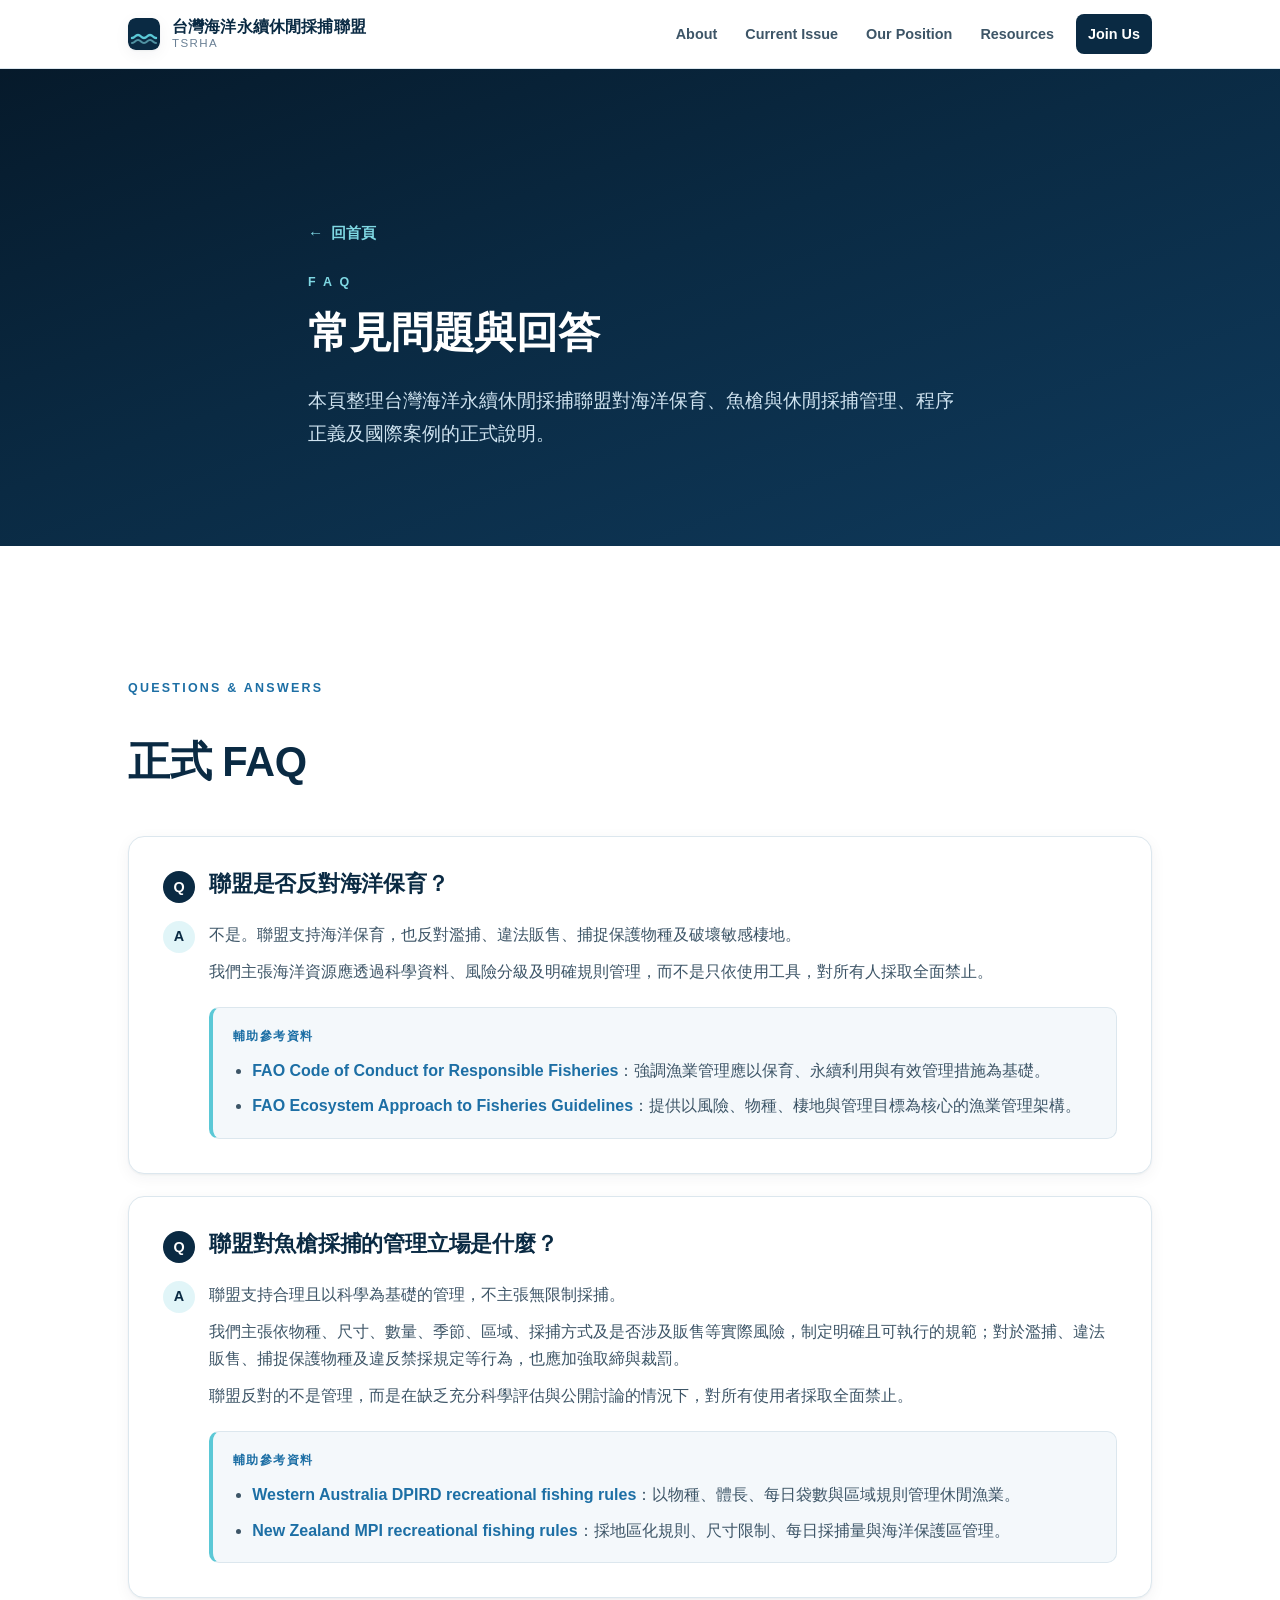
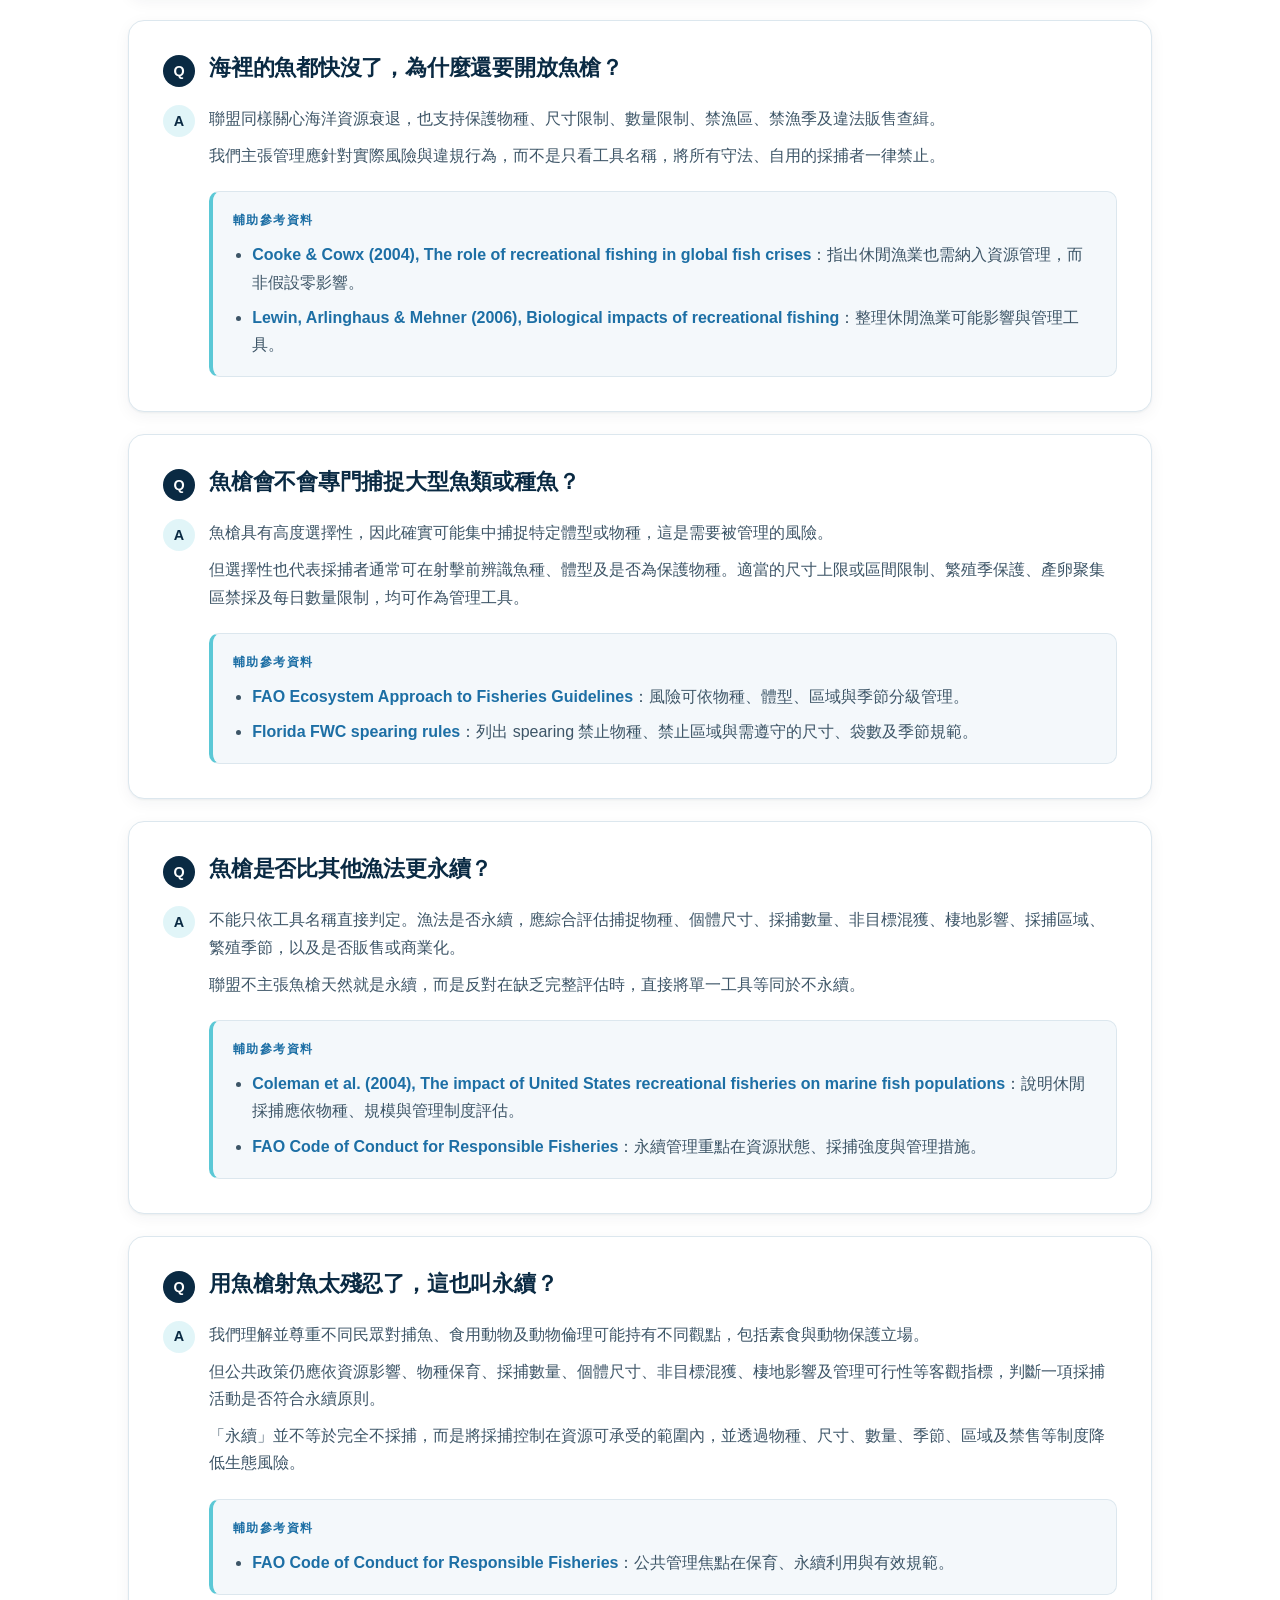
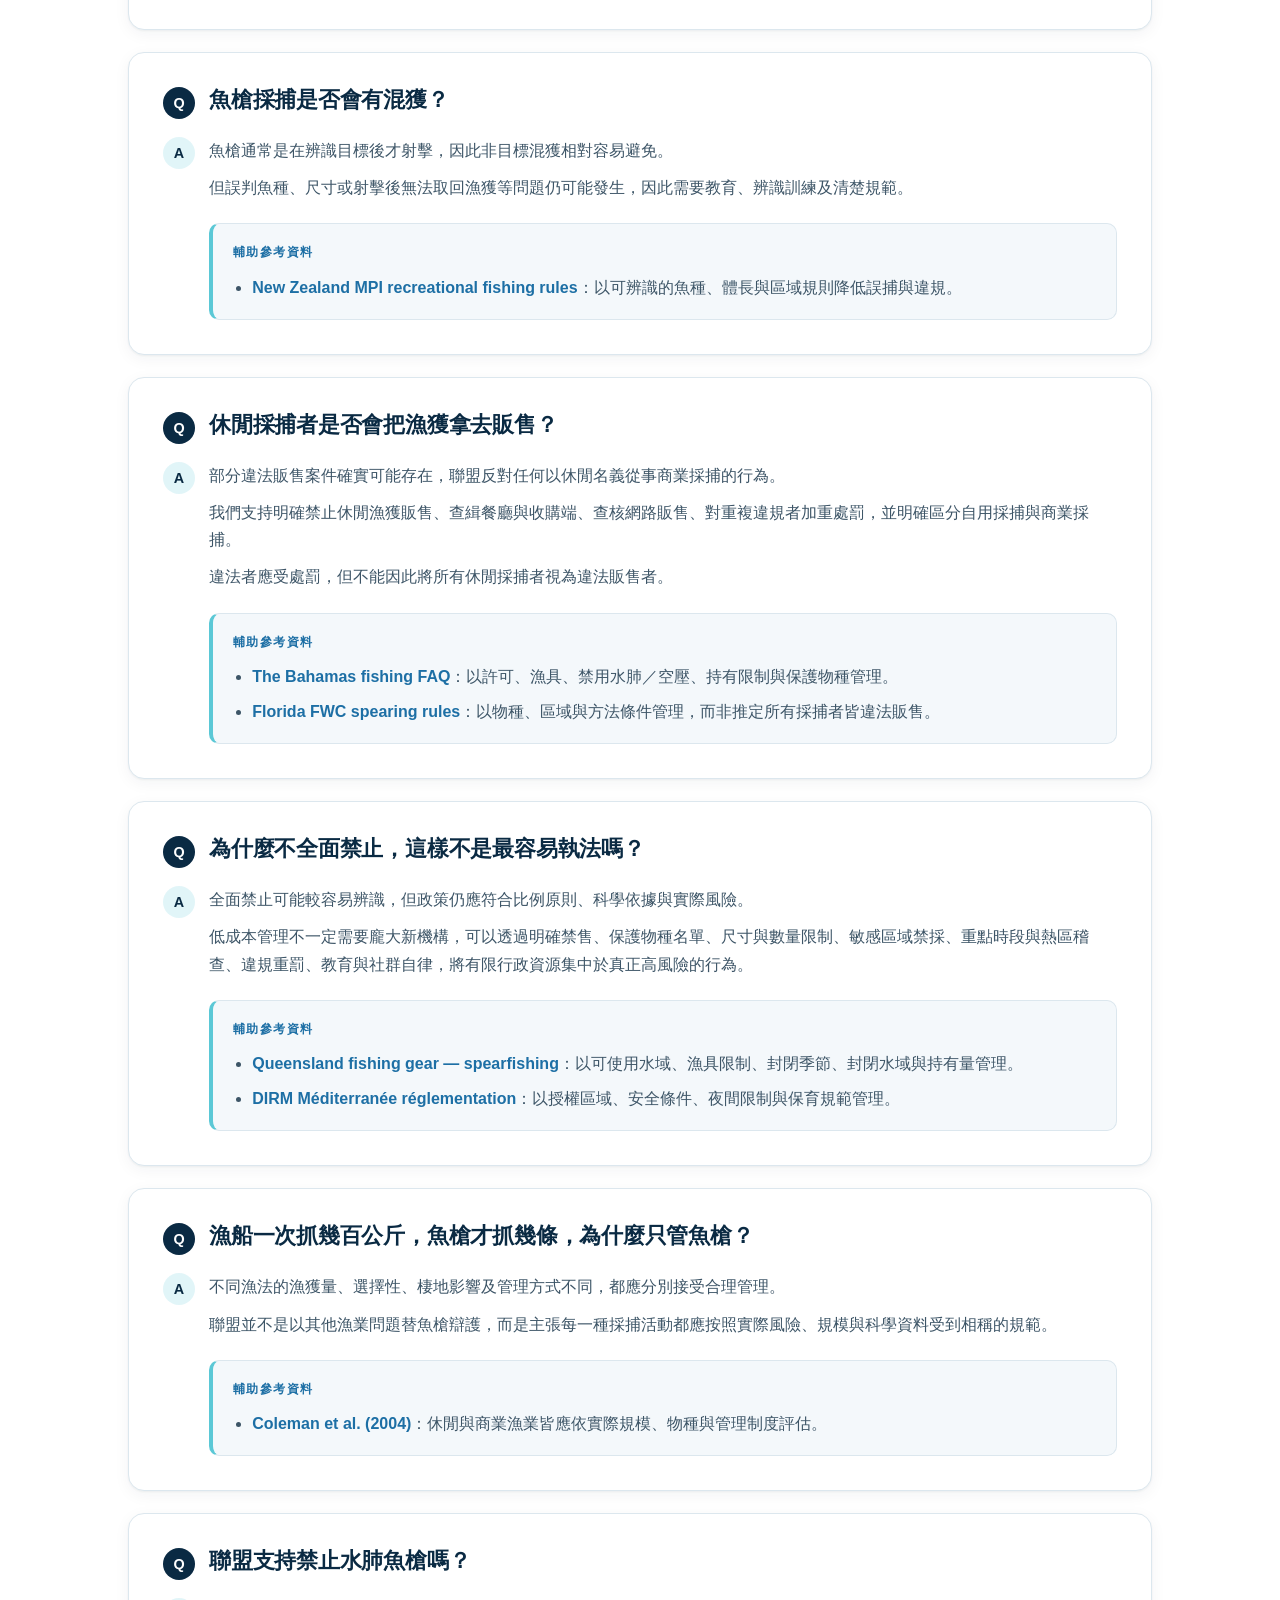
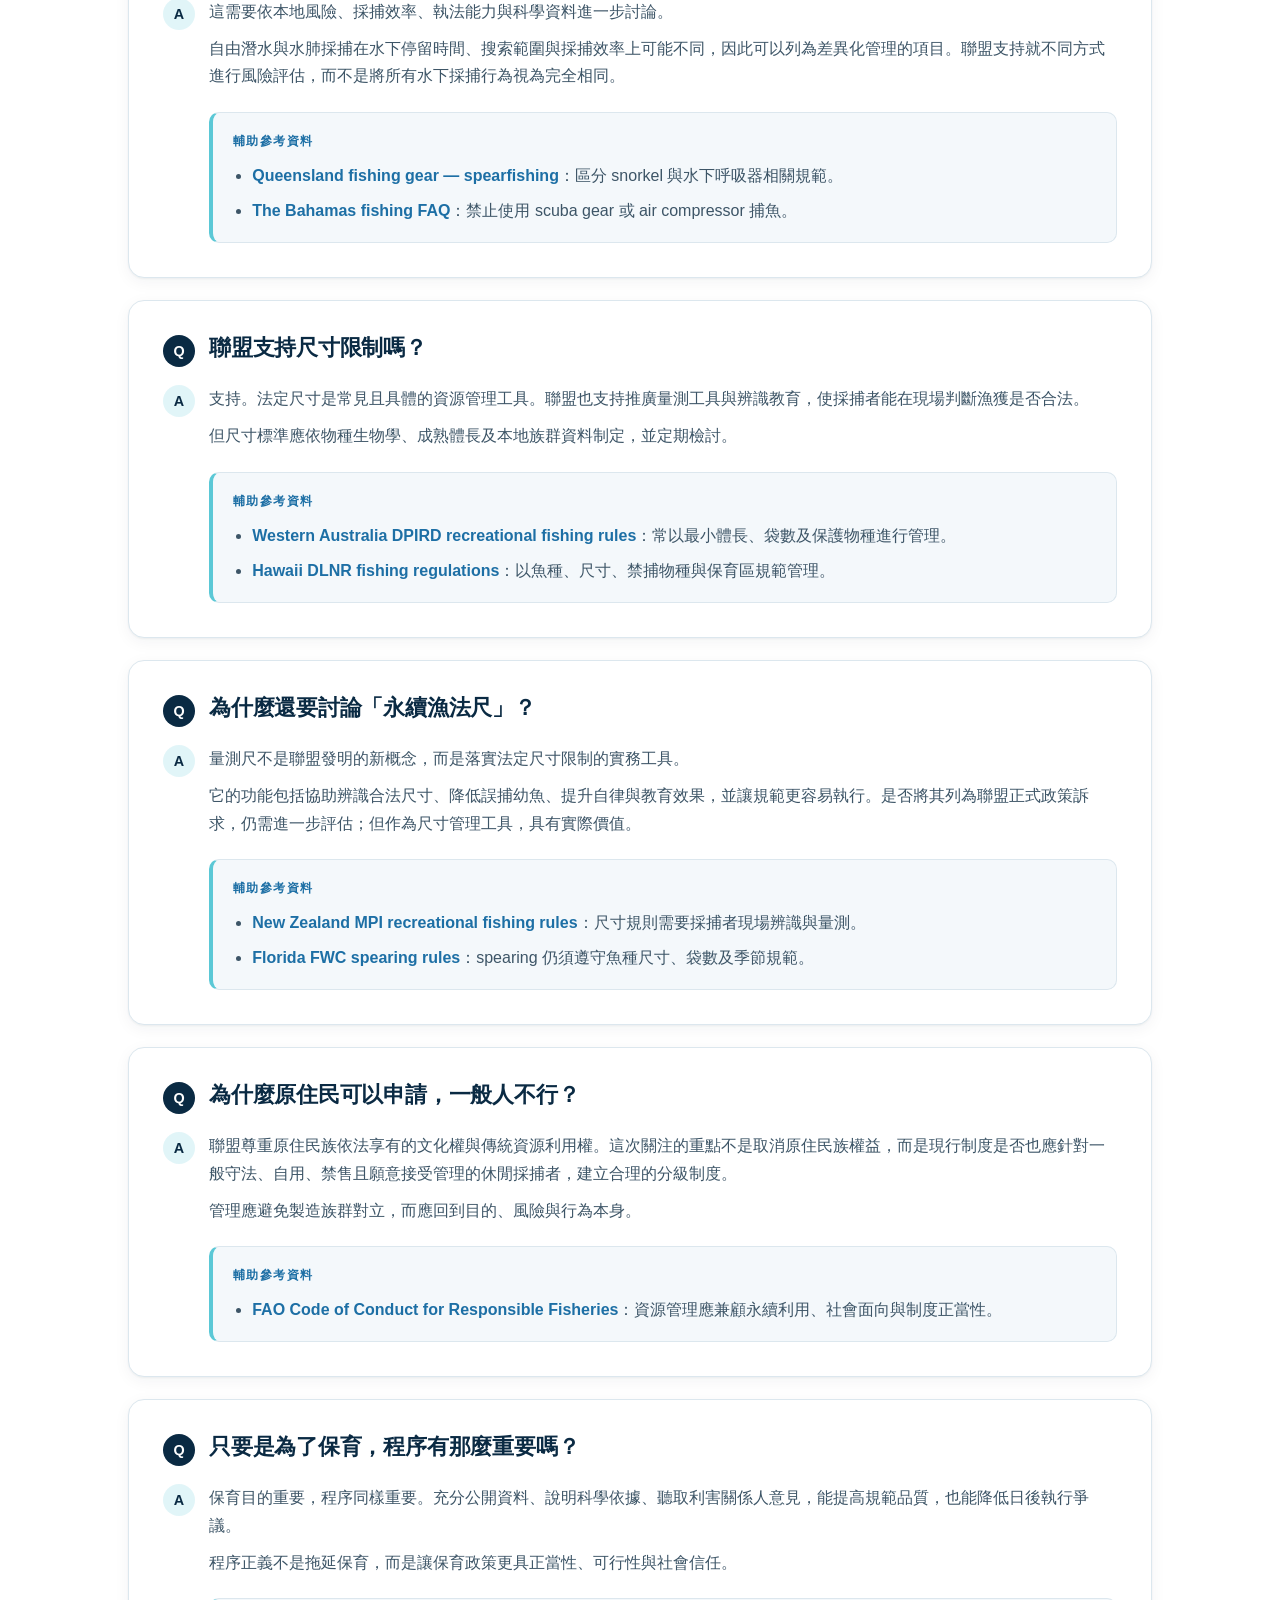
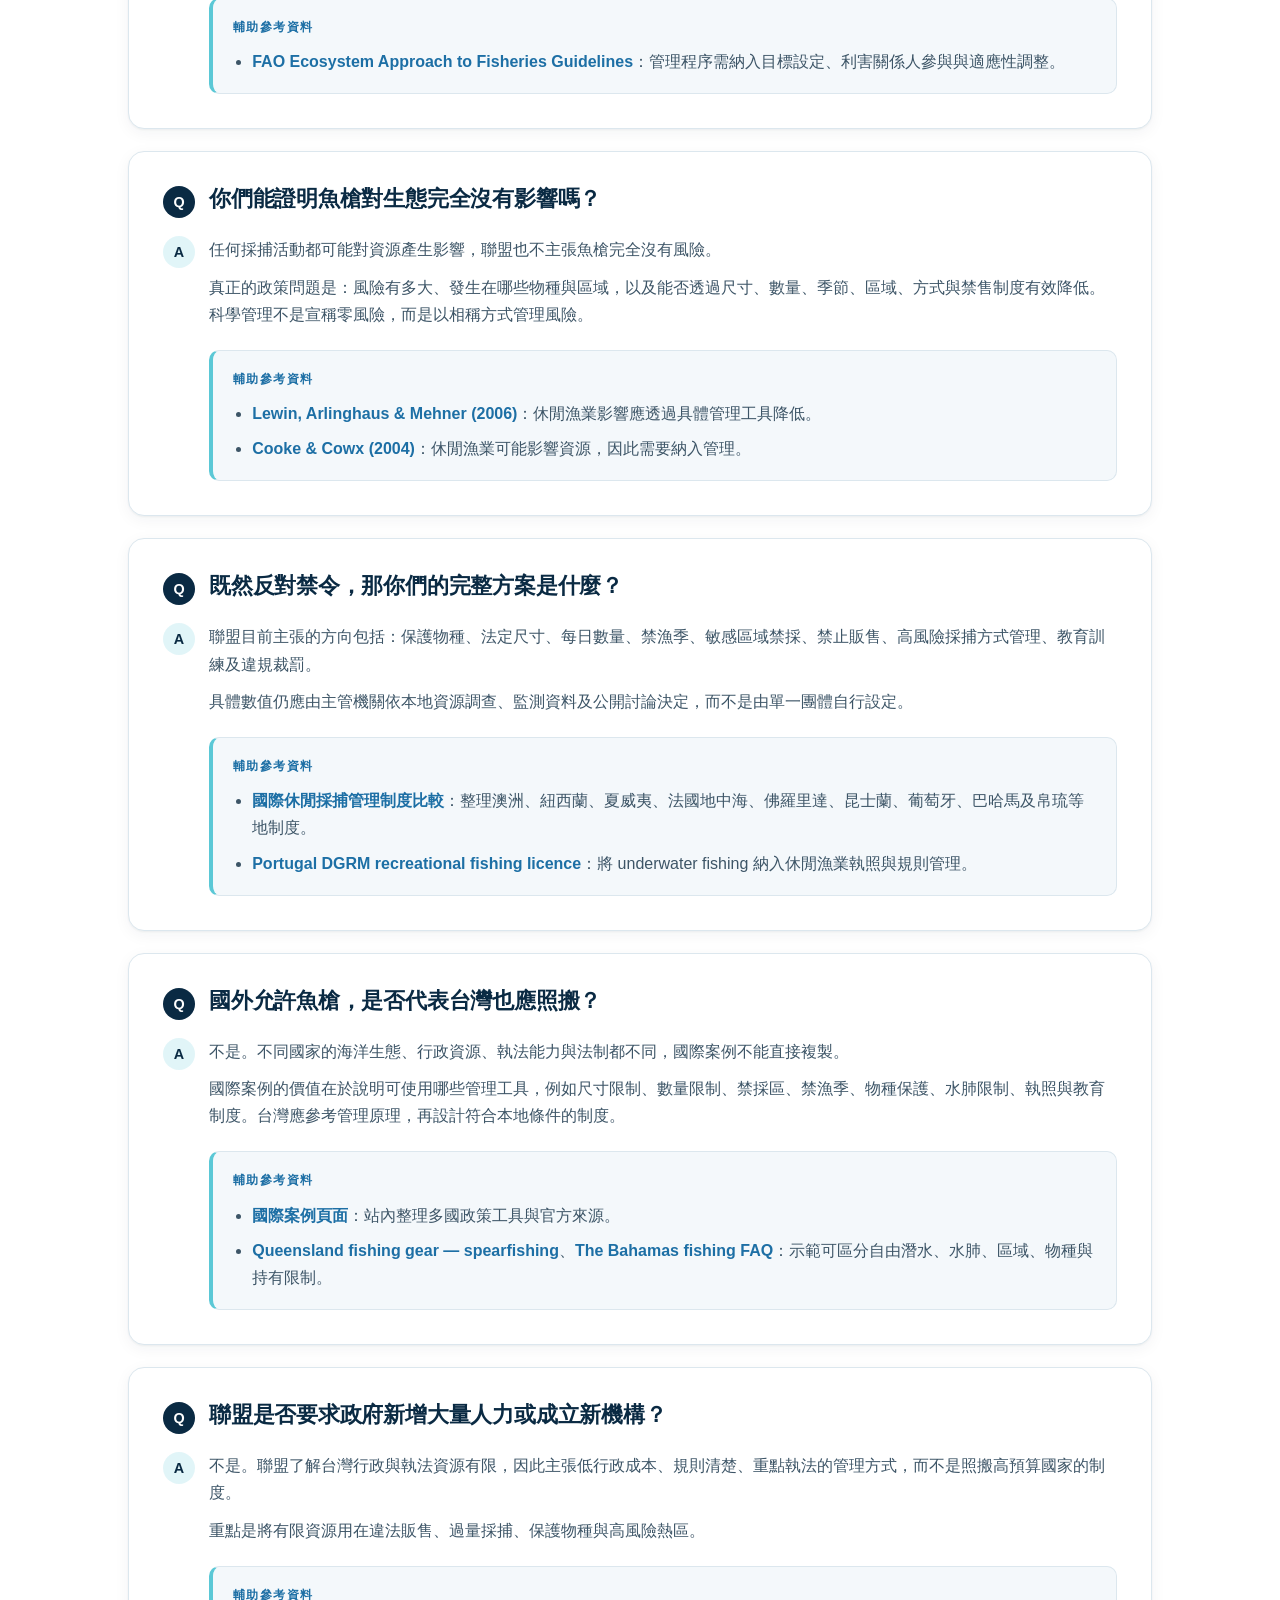
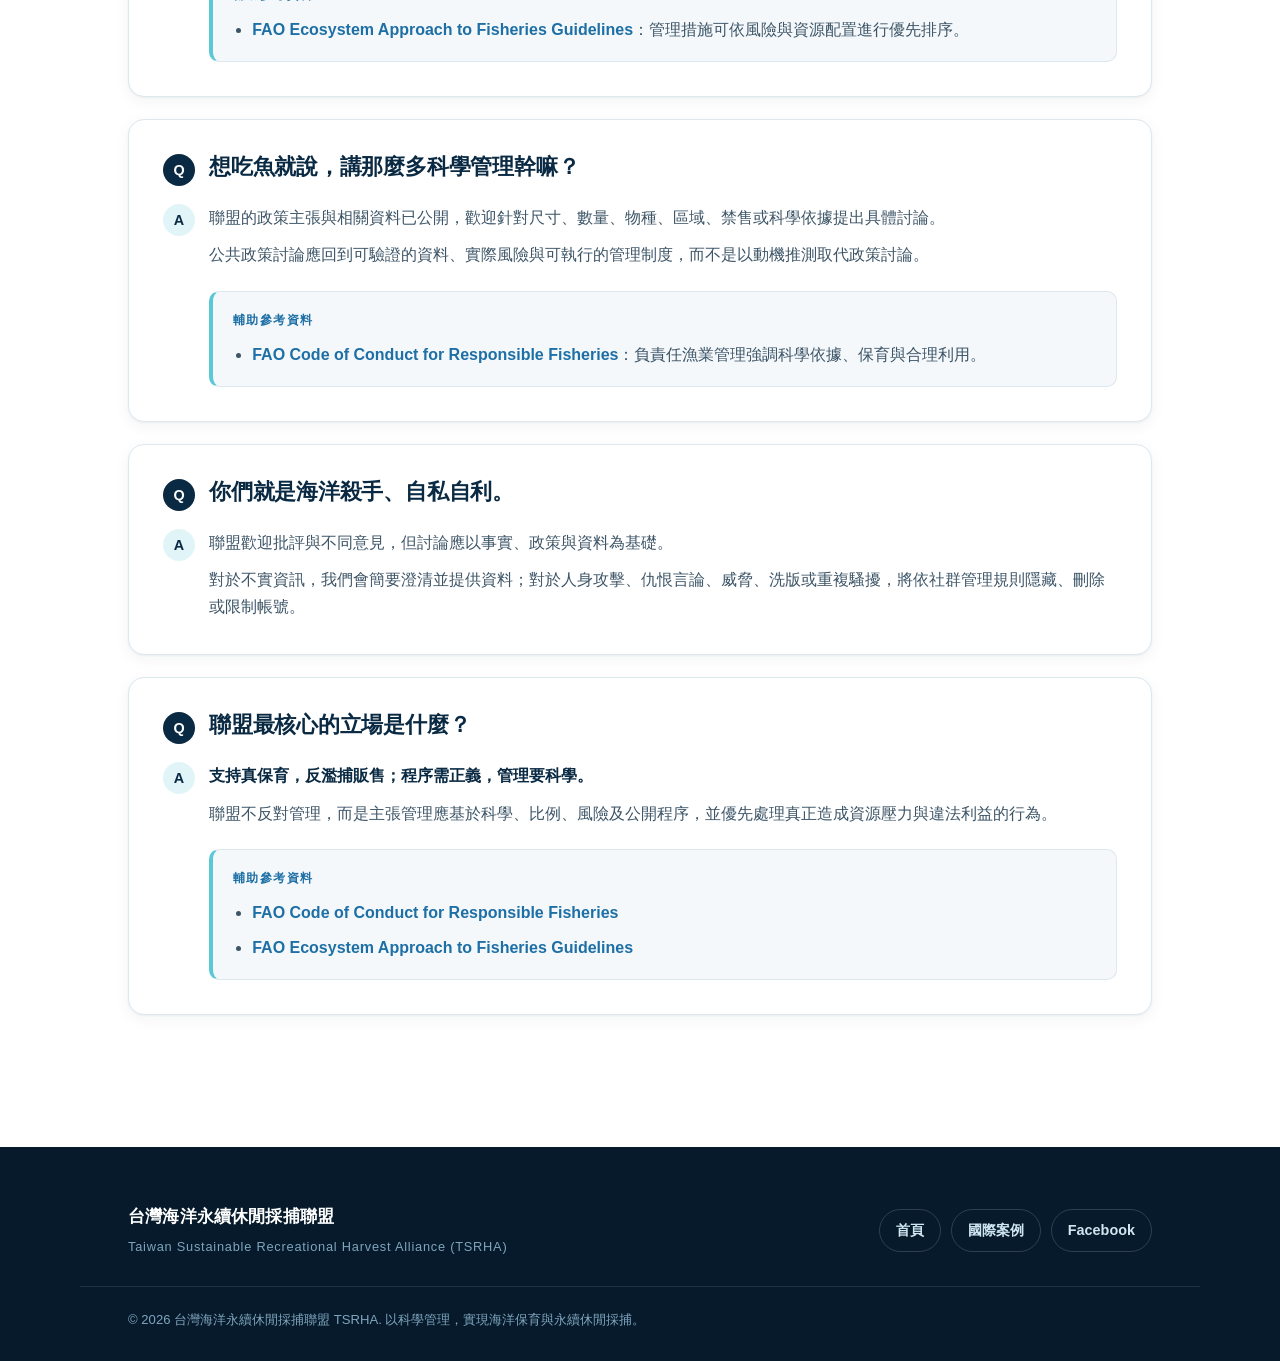
==== commit ff5ec68a: "Revise FAQ management stance wording" ====
--- a/faq.html
+++ b/faq.html
@@ -71,8 +71,8 @@
         </article>
 
         <article class="faq-card">
-          <h3><span>Q</span>聯盟是否主張魚槍完全開放？</h3>
-          <div class="faq-answer"><span>A</span><div><p>不是。聯盟不主張無限制採捕，也不反對合理管制。</p><p>我們支持針對物種、尺寸、數量、季節、區域、採捕方式與販售行為建立規範，並對違法者加強取締與裁罰。</p></div></div>
+          <h3><span>Q</span>聯盟對魚槍採捕的管理立場是什麼？</h3>
+          <div class="faq-answer"><span>A</span><div><p>聯盟支持合理且以科學為基礎的管理，不主張無限制採捕。</p><p>我們主張依物種、尺寸、數量、季節、區域、採捕方式及是否涉及販售等實際風險，制定明確且可執行的規範；對於濫捕、違法販售、捕捉保護物種及違反禁採規定等行為，也應加強取締與裁罰。</p><p>聯盟反對的不是管理，而是在缺乏充分科學評估與公開討論的情況下，對所有使用者採取全面禁止。</p></div></div>
           <div class="faq-refs"><p>輔助參考資料</p><ul><li><a href="https://www.dpird.wa.gov.au/individuals/recreational-fishing/recreational-fishing-rules/" target="_blank" rel="noopener noreferrer">Western Australia DPIRD recreational fishing rules</a>：以物種、體長、每日袋數與區域規則管理休閒漁業。</li><li><a href="https://www.mpi.govt.nz/fishing-aquaculture/recreational-fishing/fishing-rules/" target="_blank" rel="noopener noreferrer">New Zealand MPI recreational fishing rules</a>：採地區化規則、尺寸限制、每日採捕量與海洋保護區管理。</li></ul></div>
         </article>
 
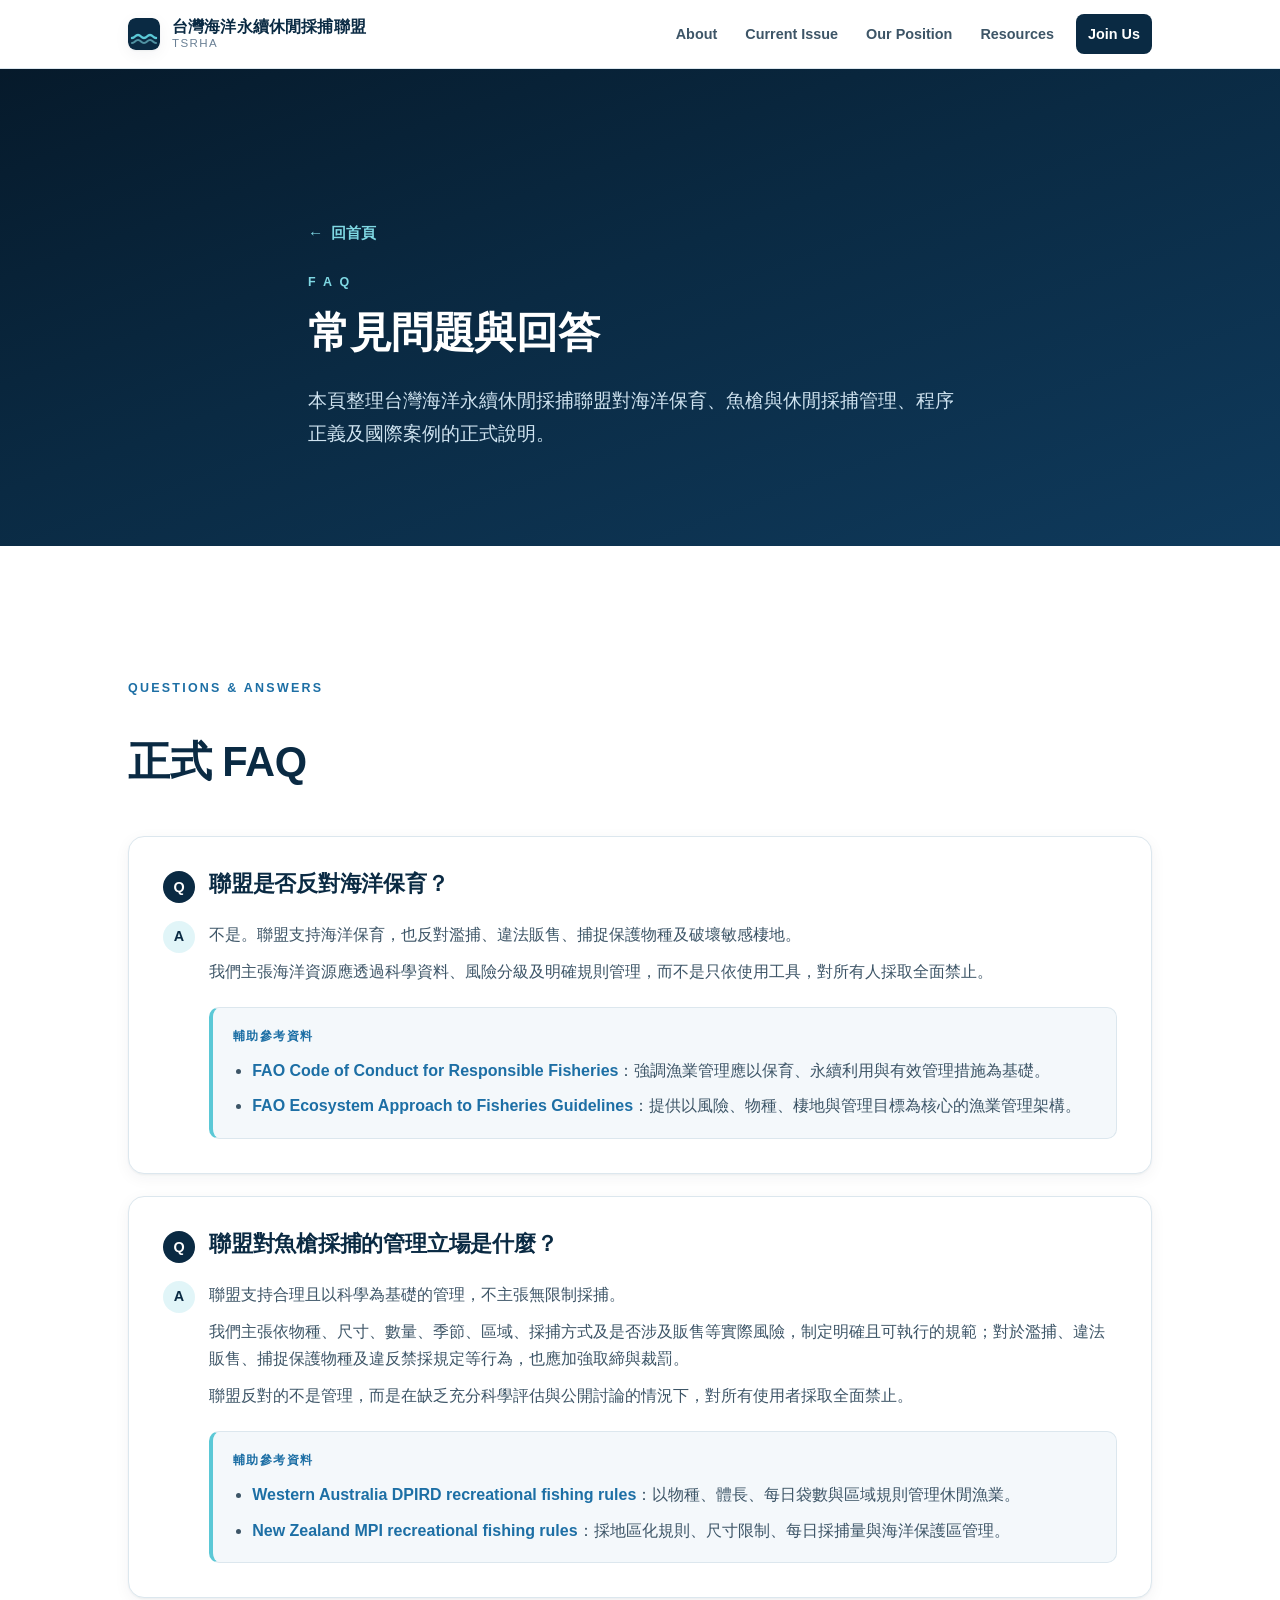
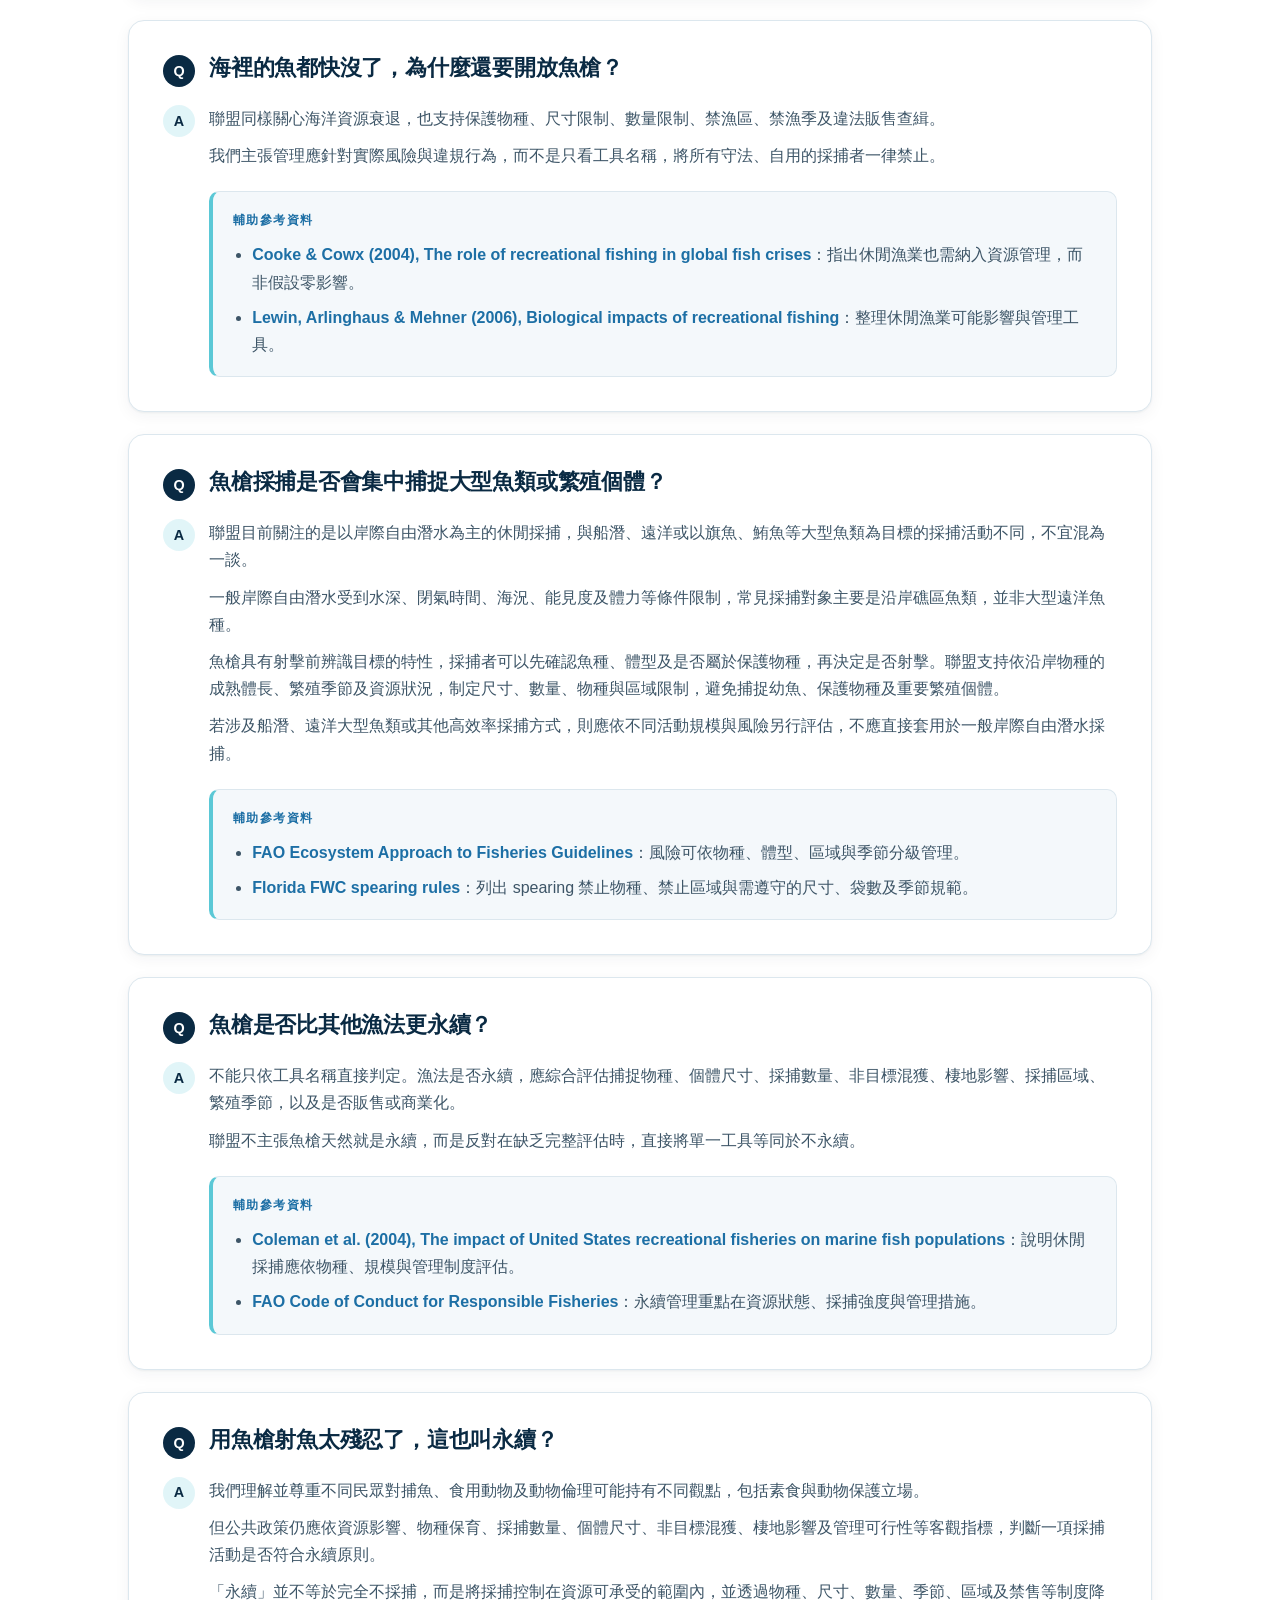
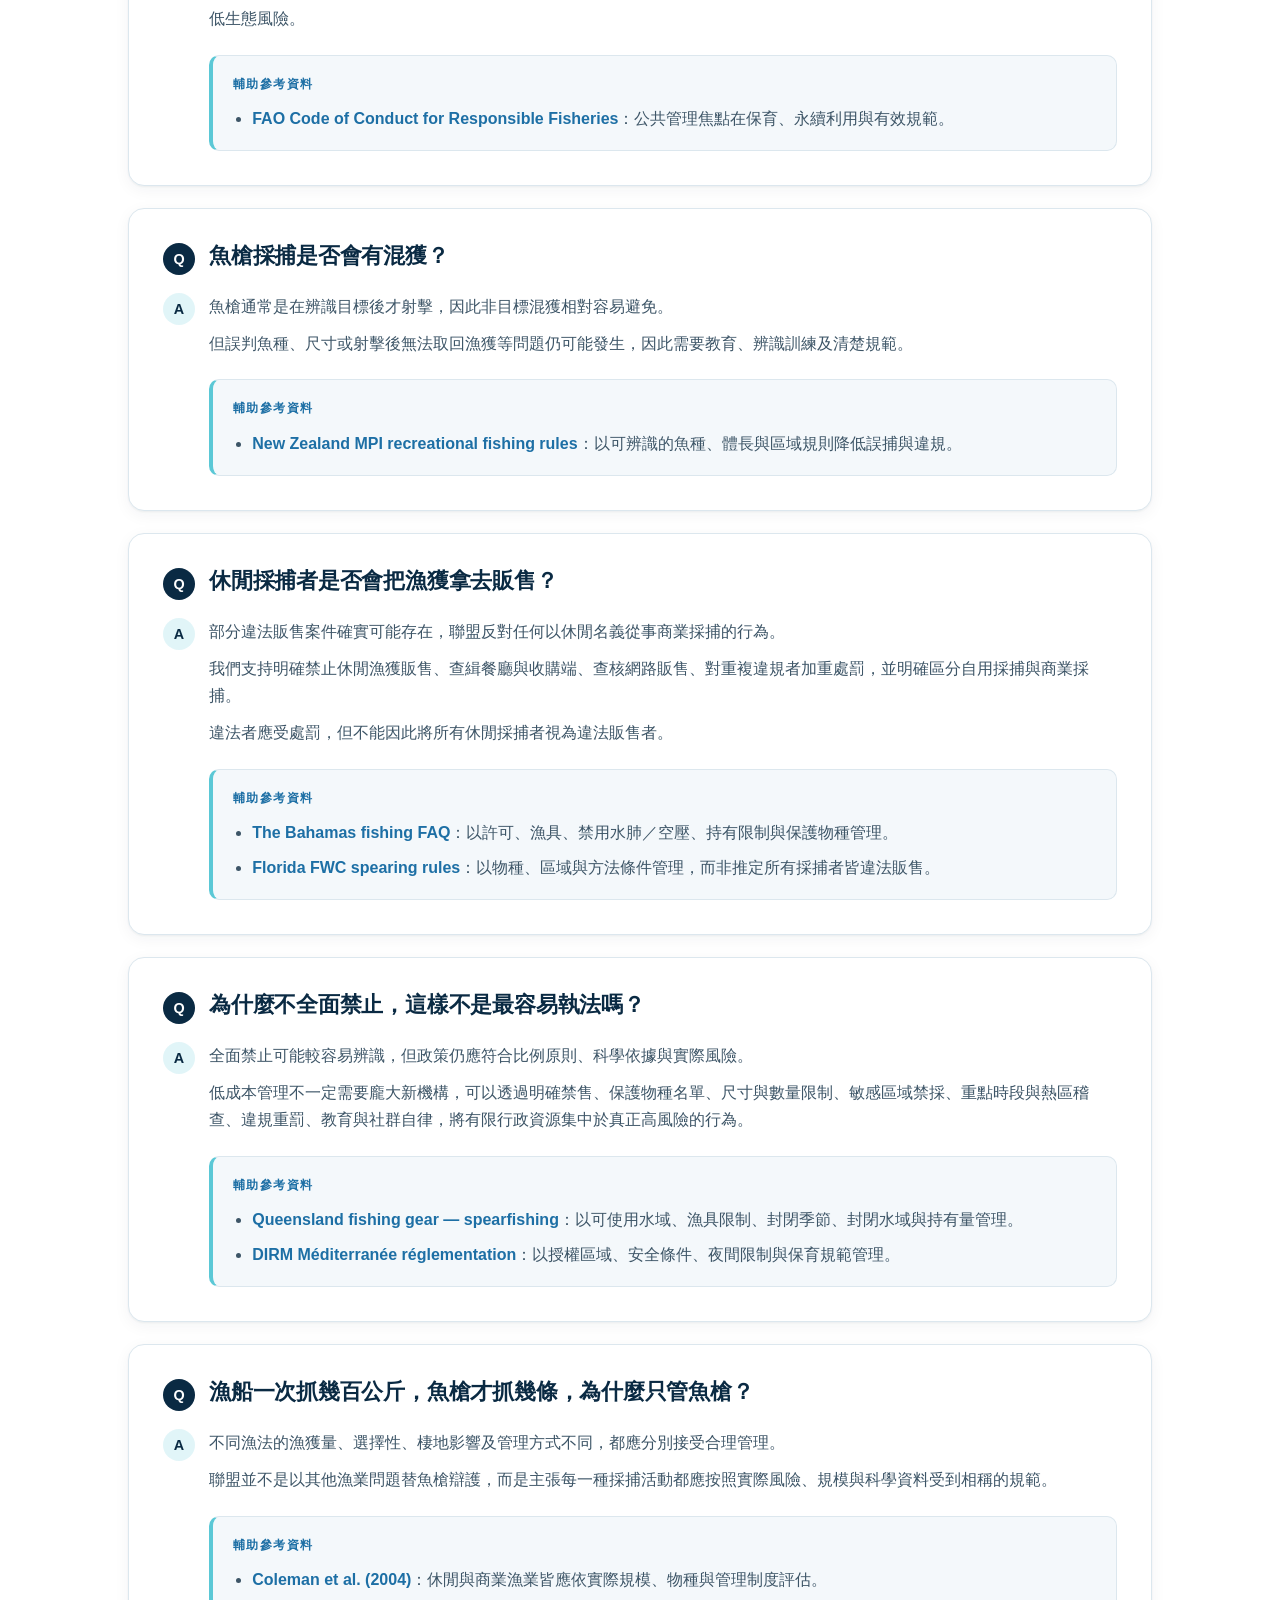
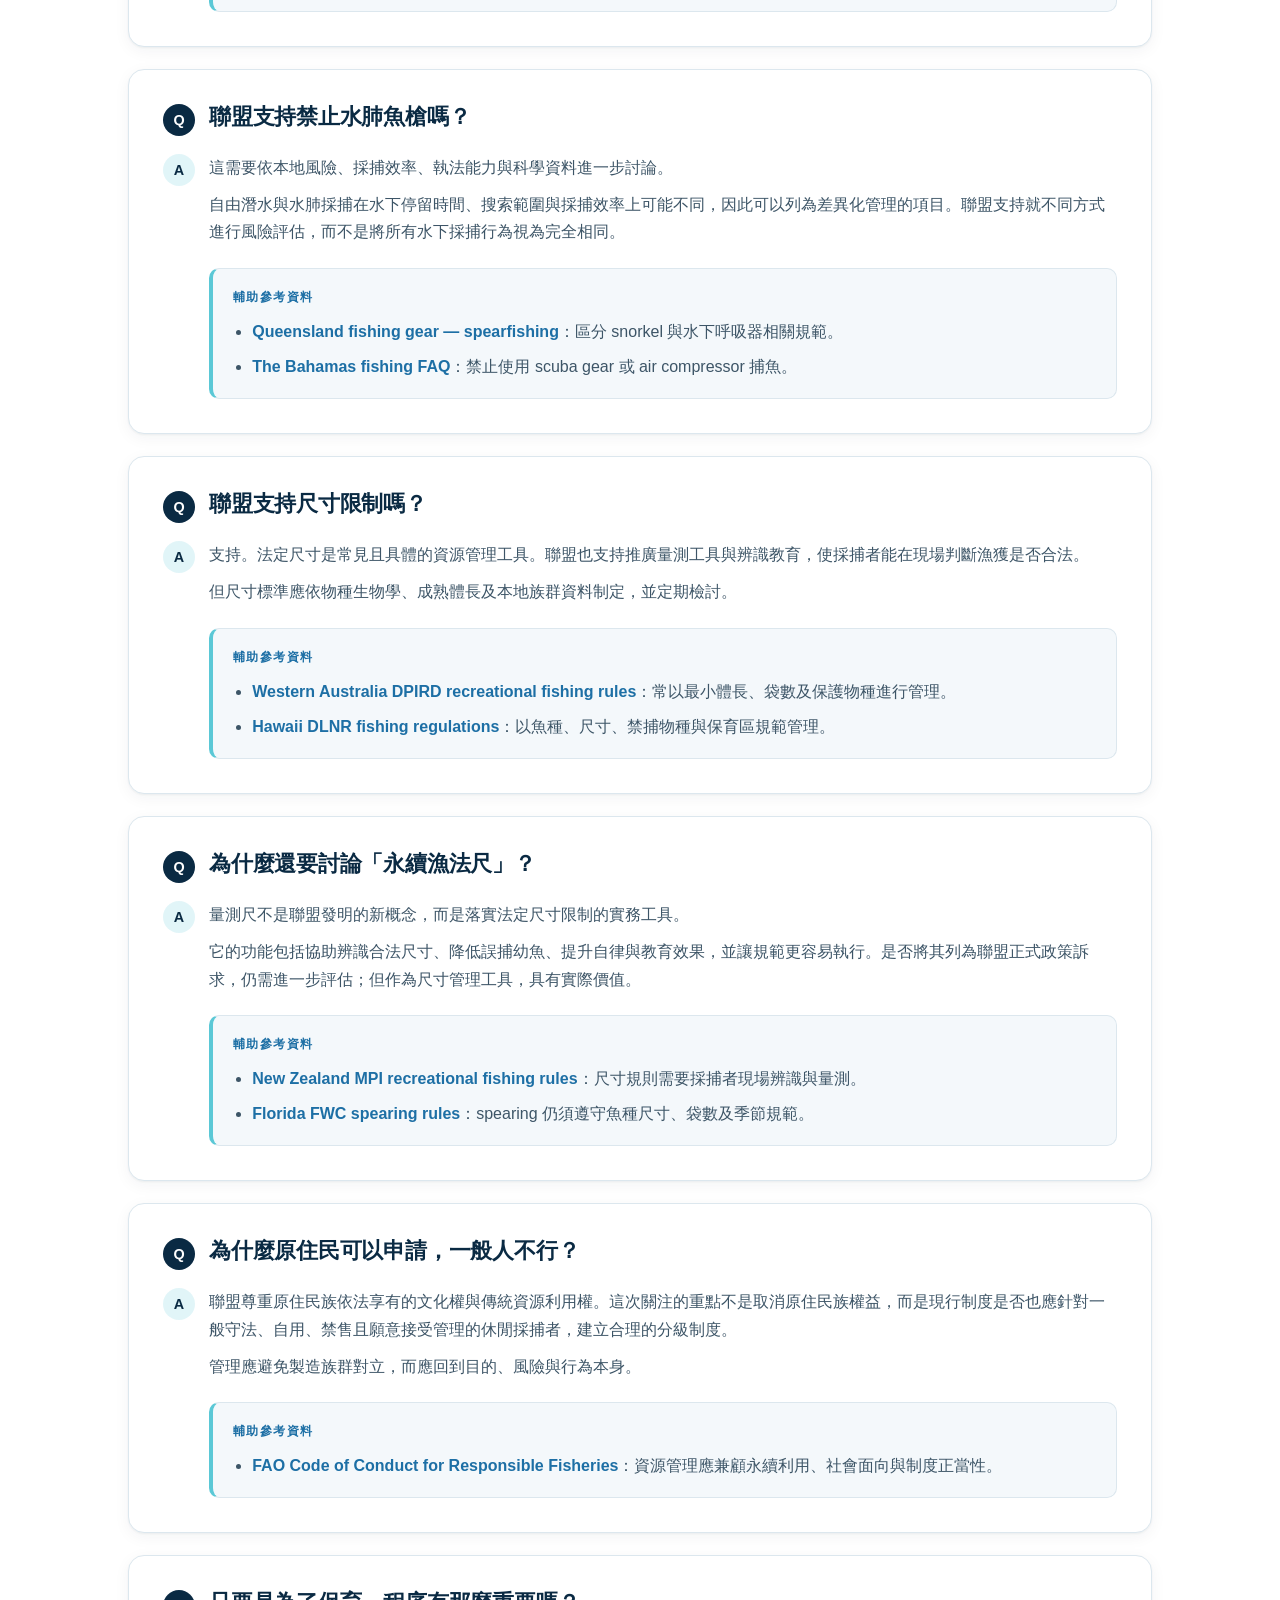
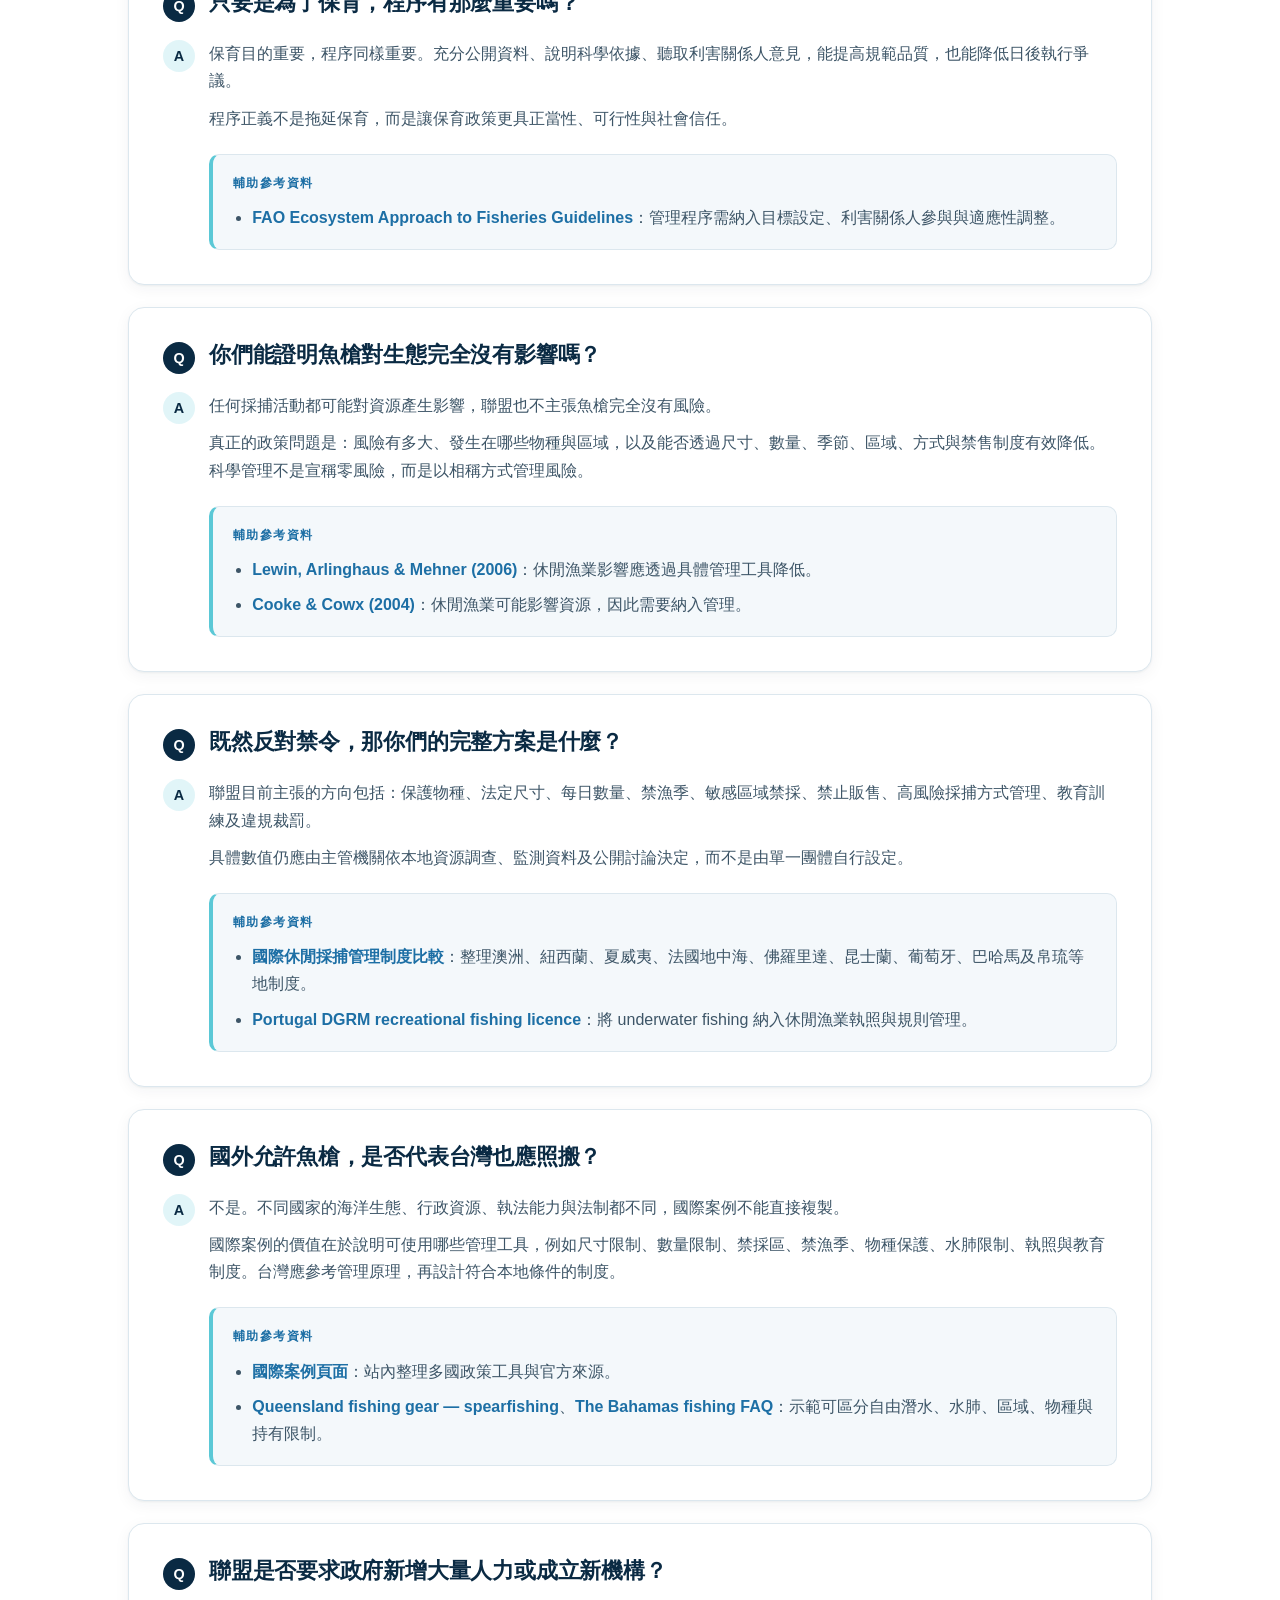
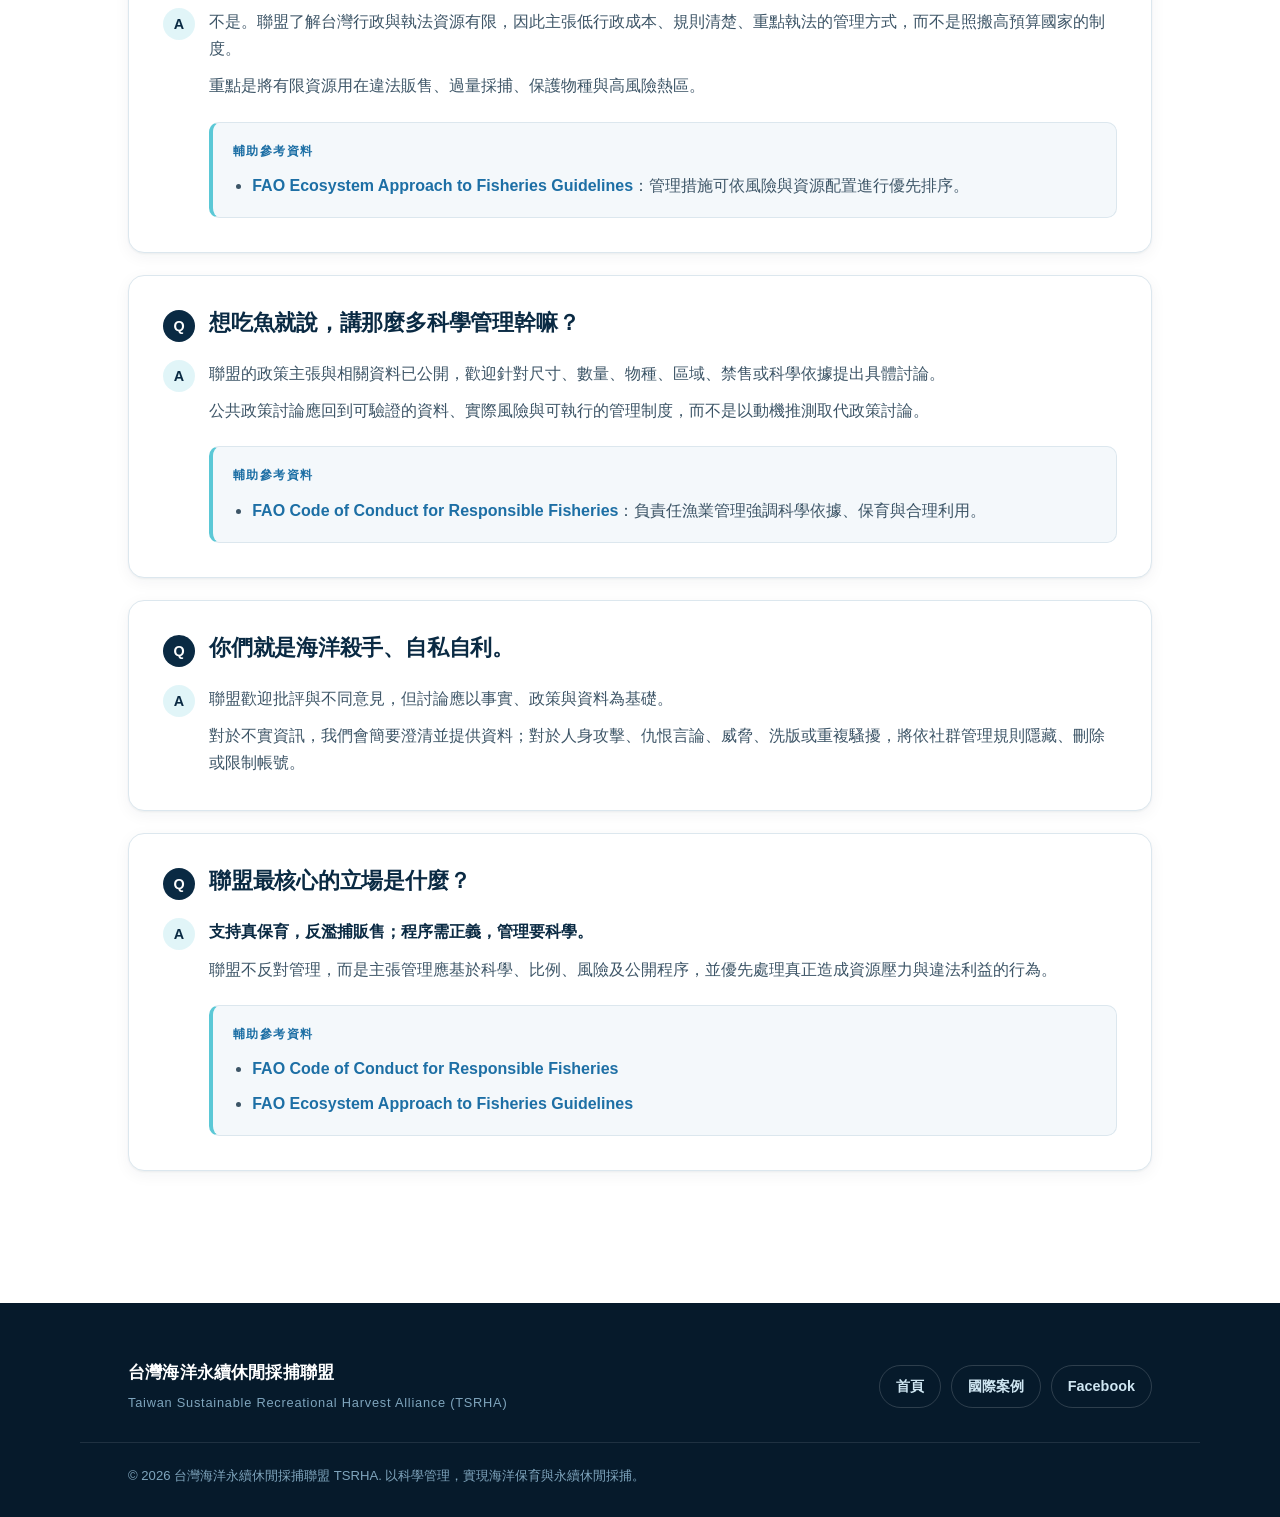
==== commit 2c956033: "Revise FAQ large fish wording" ====
--- a/faq.html
+++ b/faq.html
@@ -83,8 +83,8 @@
         </article>
 
         <article class="faq-card">
-          <h3><span>Q</span>魚槍會不會專門捕捉大型魚類或種魚？</h3>
-          <div class="faq-answer"><span>A</span><div><p>魚槍具有高度選擇性，因此確實可能集中捕捉特定體型或物種，這是需要被管理的風險。</p><p>但選擇性也代表採捕者通常可在射擊前辨識魚種、體型及是否為保護物種。適當的尺寸上限或區間限制、繁殖季保護、產卵聚集區禁採及每日數量限制，均可作為管理工具。</p></div></div>
+          <h3><span>Q</span>魚槍採捕是否會集中捕捉大型魚類或繁殖個體？</h3>
+          <div class="faq-answer"><span>A</span><div><p>聯盟目前關注的是以岸際自由潛水為主的休閒採捕，與船潛、遠洋或以旗魚、鮪魚等大型魚類為目標的採捕活動不同，不宜混為一談。</p><p>一般岸際自由潛水受到水深、閉氣時間、海況、能見度及體力等條件限制，常見採捕對象主要是沿岸礁區魚類，並非大型遠洋魚種。</p><p>魚槍具有射擊前辨識目標的特性，採捕者可以先確認魚種、體型及是否屬於保護物種，再決定是否射擊。聯盟支持依沿岸物種的成熟體長、繁殖季節及資源狀況，制定尺寸、數量、物種與區域限制，避免捕捉幼魚、保護物種及重要繁殖個體。</p><p>若涉及船潛、遠洋大型魚類或其他高效率採捕方式，則應依不同活動規模與風險另行評估，不應直接套用於一般岸際自由潛水採捕。</p></div></div>
           <div class="faq-refs"><p>輔助參考資料</p><ul><li><a href="https://www.fao.org/4/y4470e/y4470e.pdf" target="_blank" rel="noopener noreferrer">FAO Ecosystem Approach to Fisheries Guidelines</a>：風險可依物種、體型、區域與季節分級管理。</li><li><a href="https://myfwc.com/fishing/saltwater/recreational/spearing/" target="_blank" rel="noopener noreferrer">Florida FWC spearing rules</a>：列出 spearing 禁止物種、禁止區域與需遵守的尺寸、袋數及季節規範。</li></ul></div>
         </article>
 
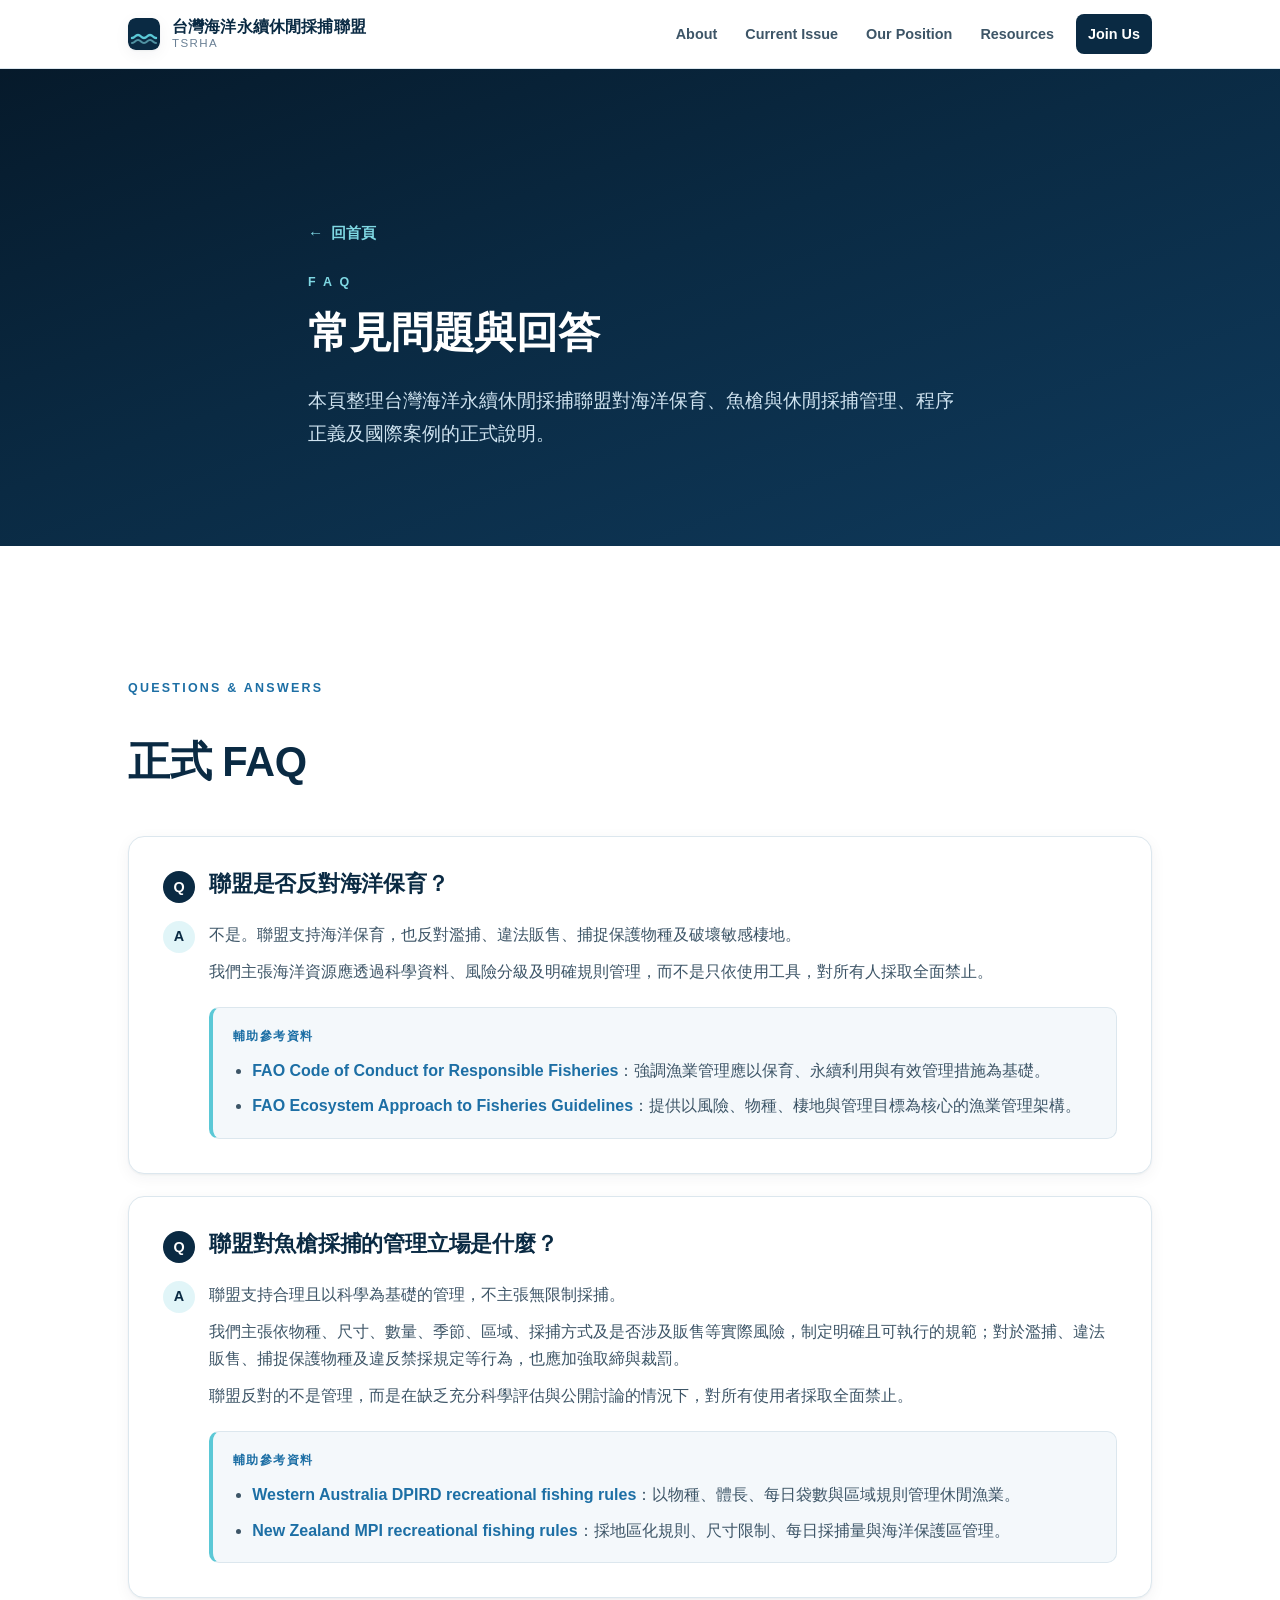
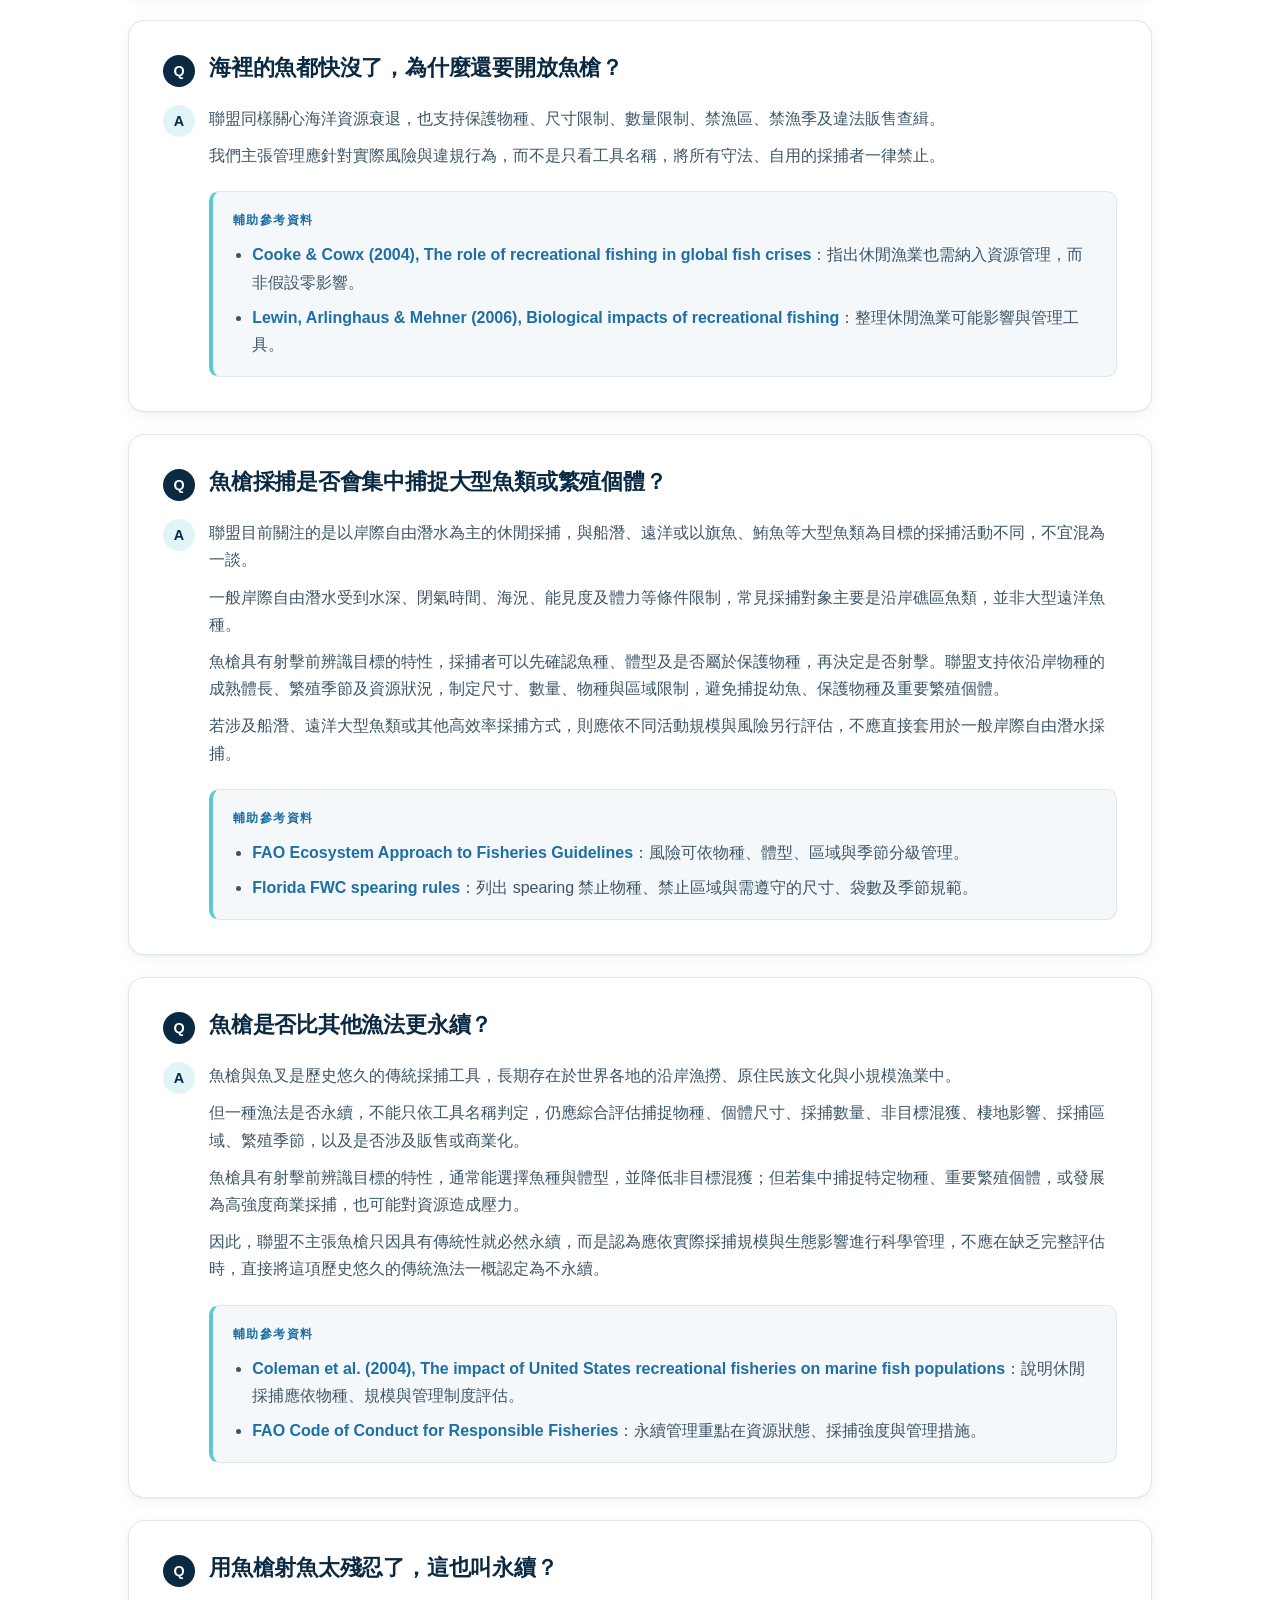
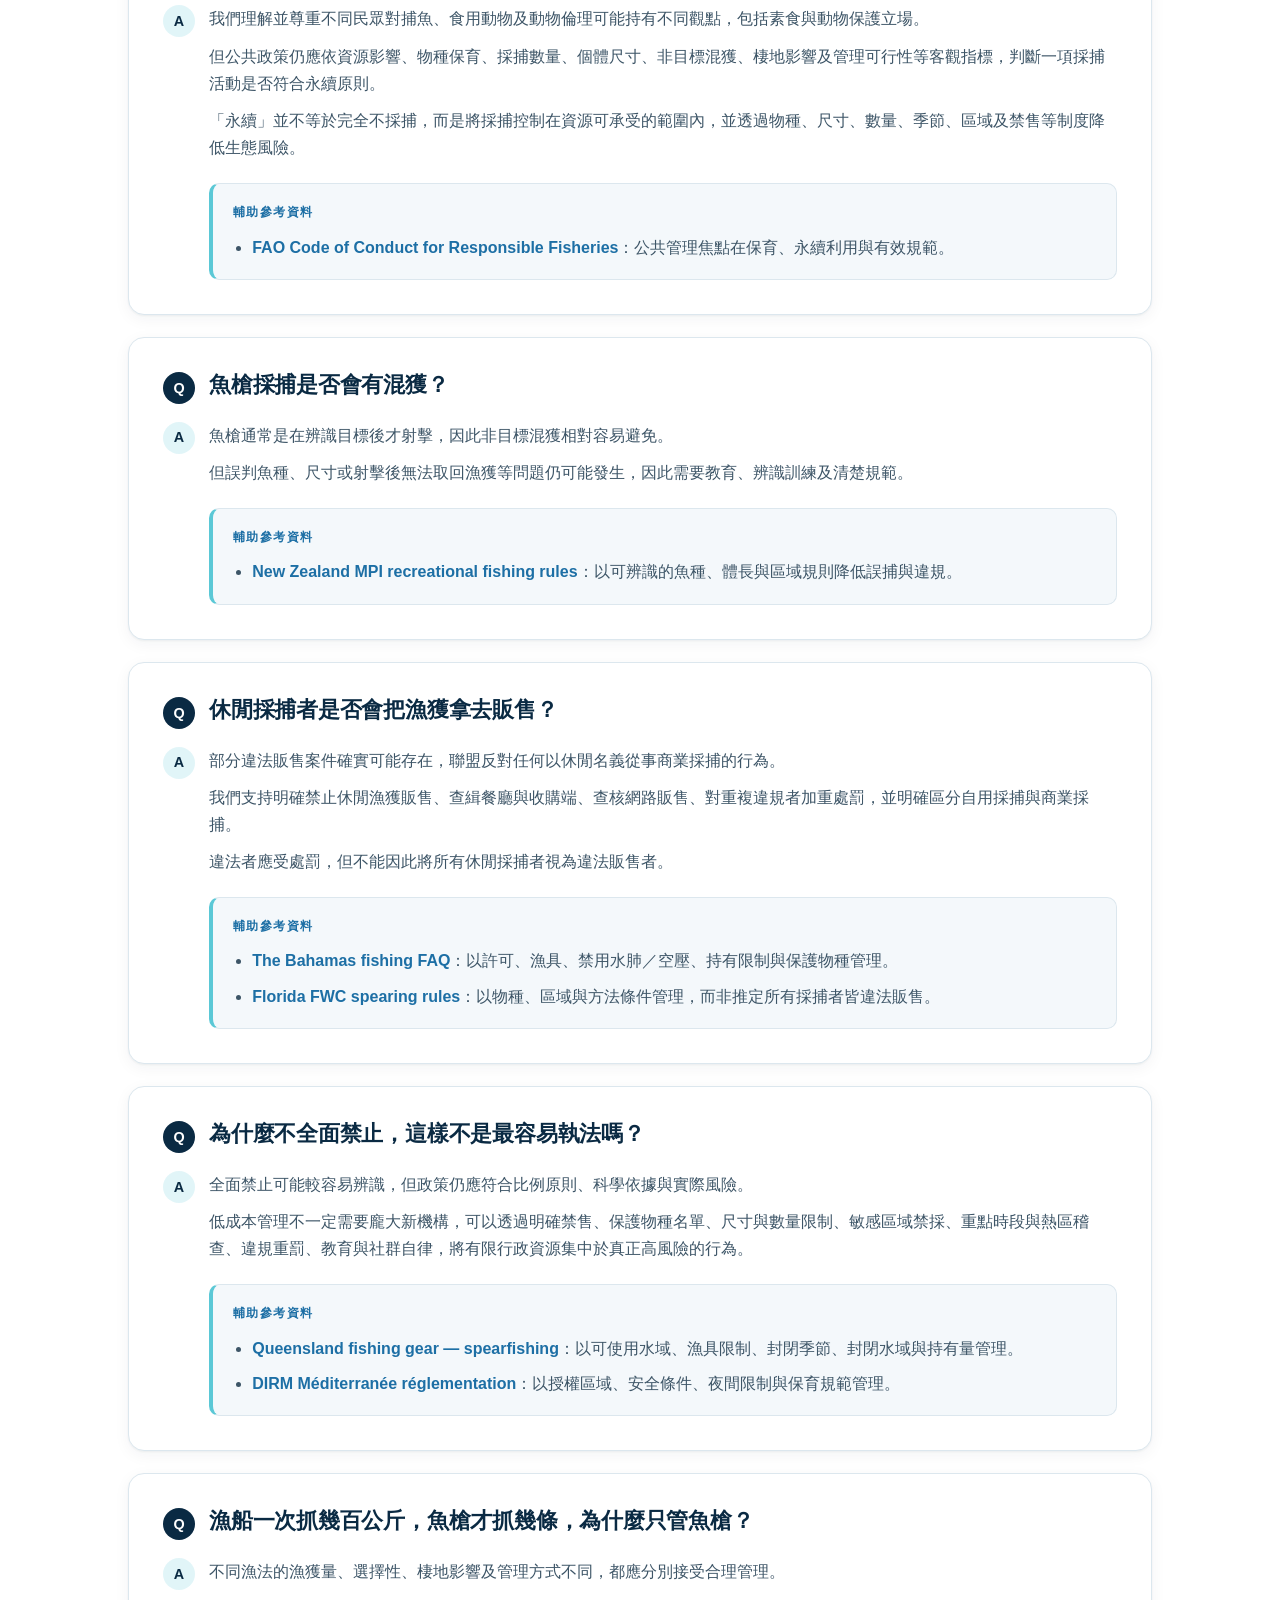
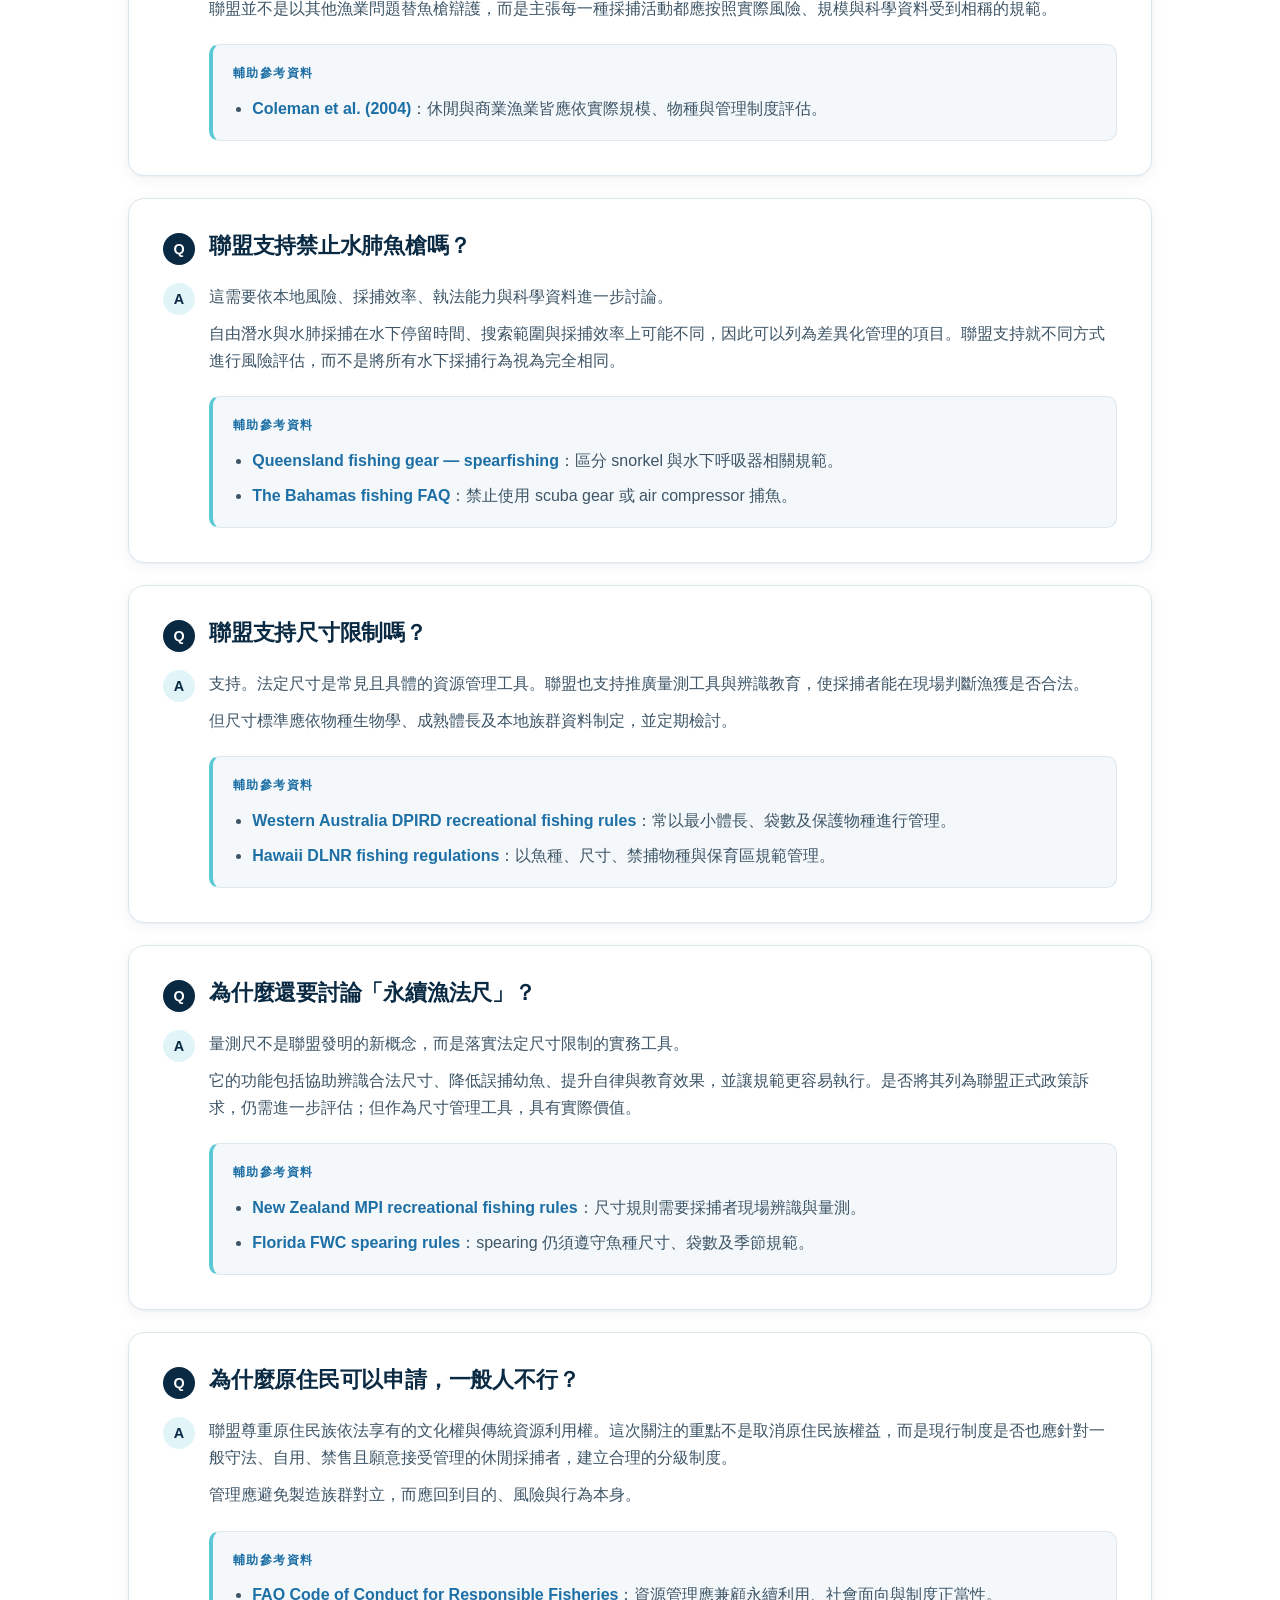
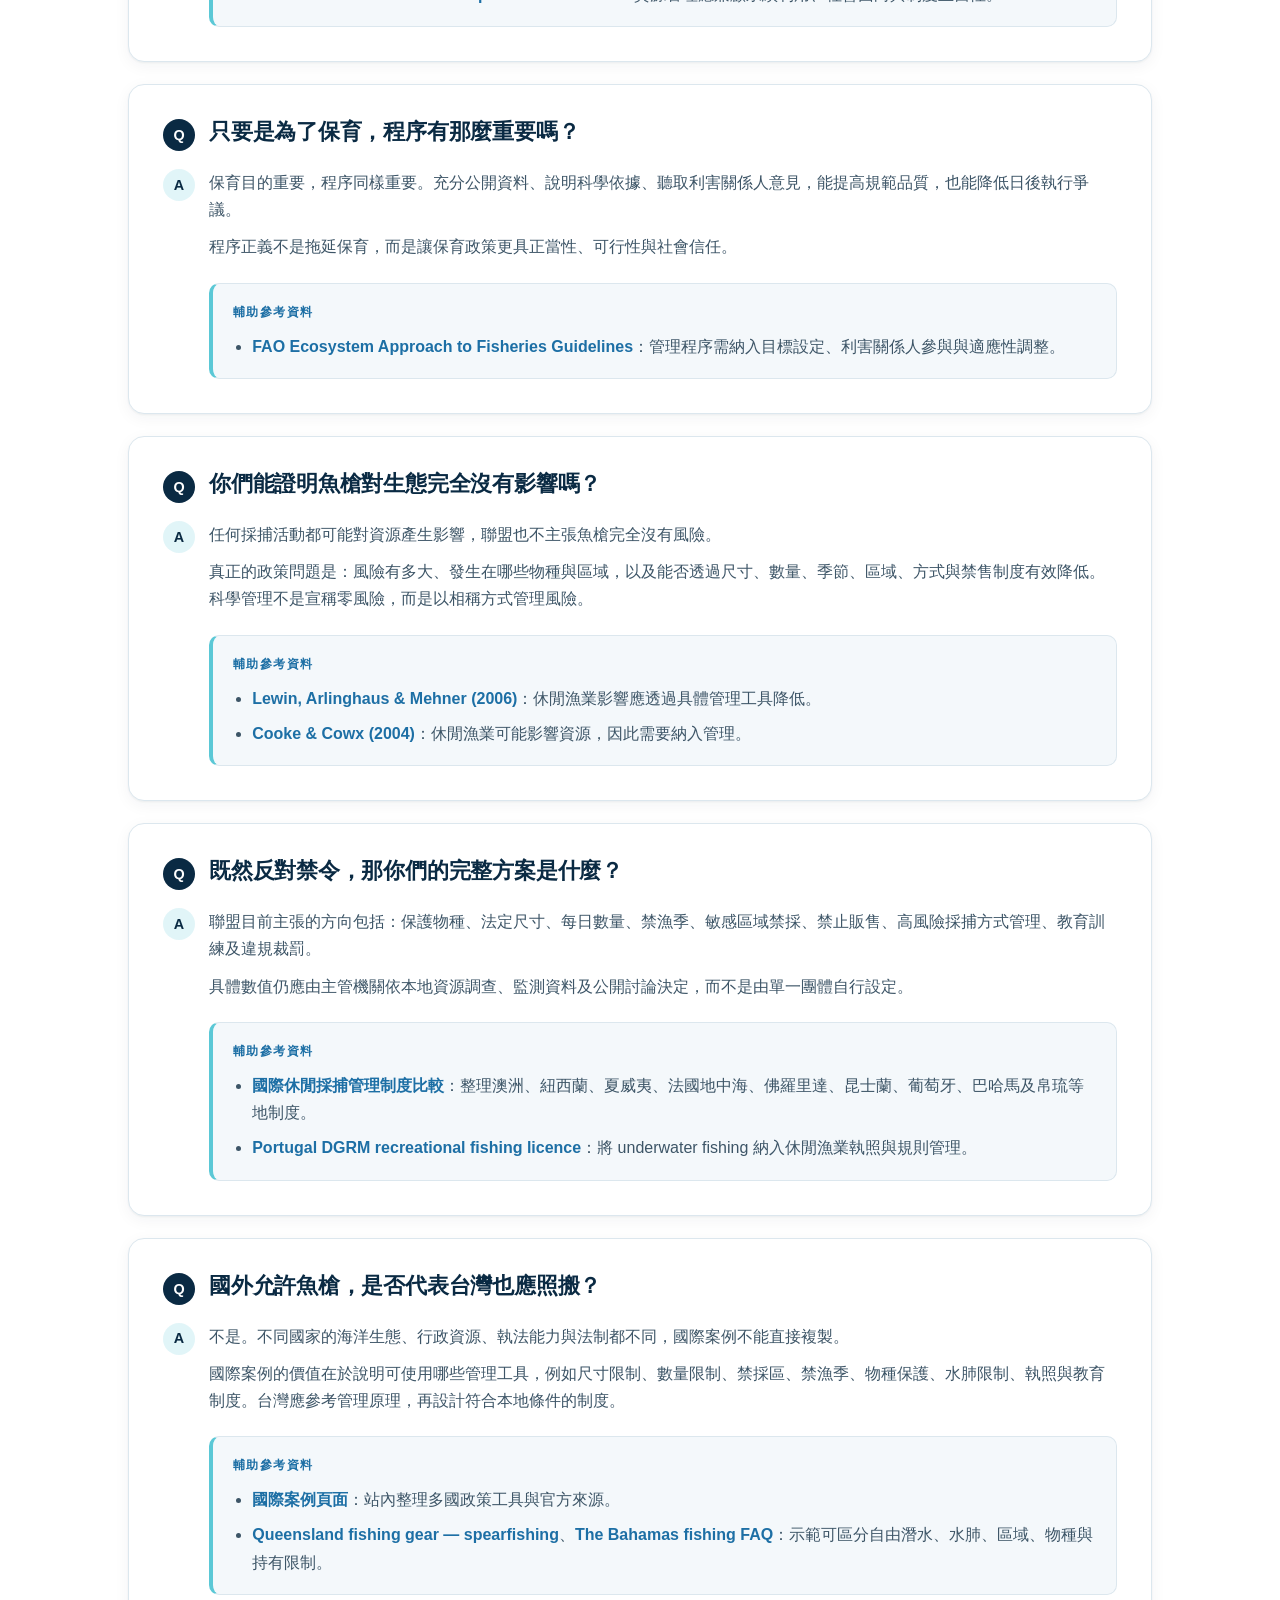
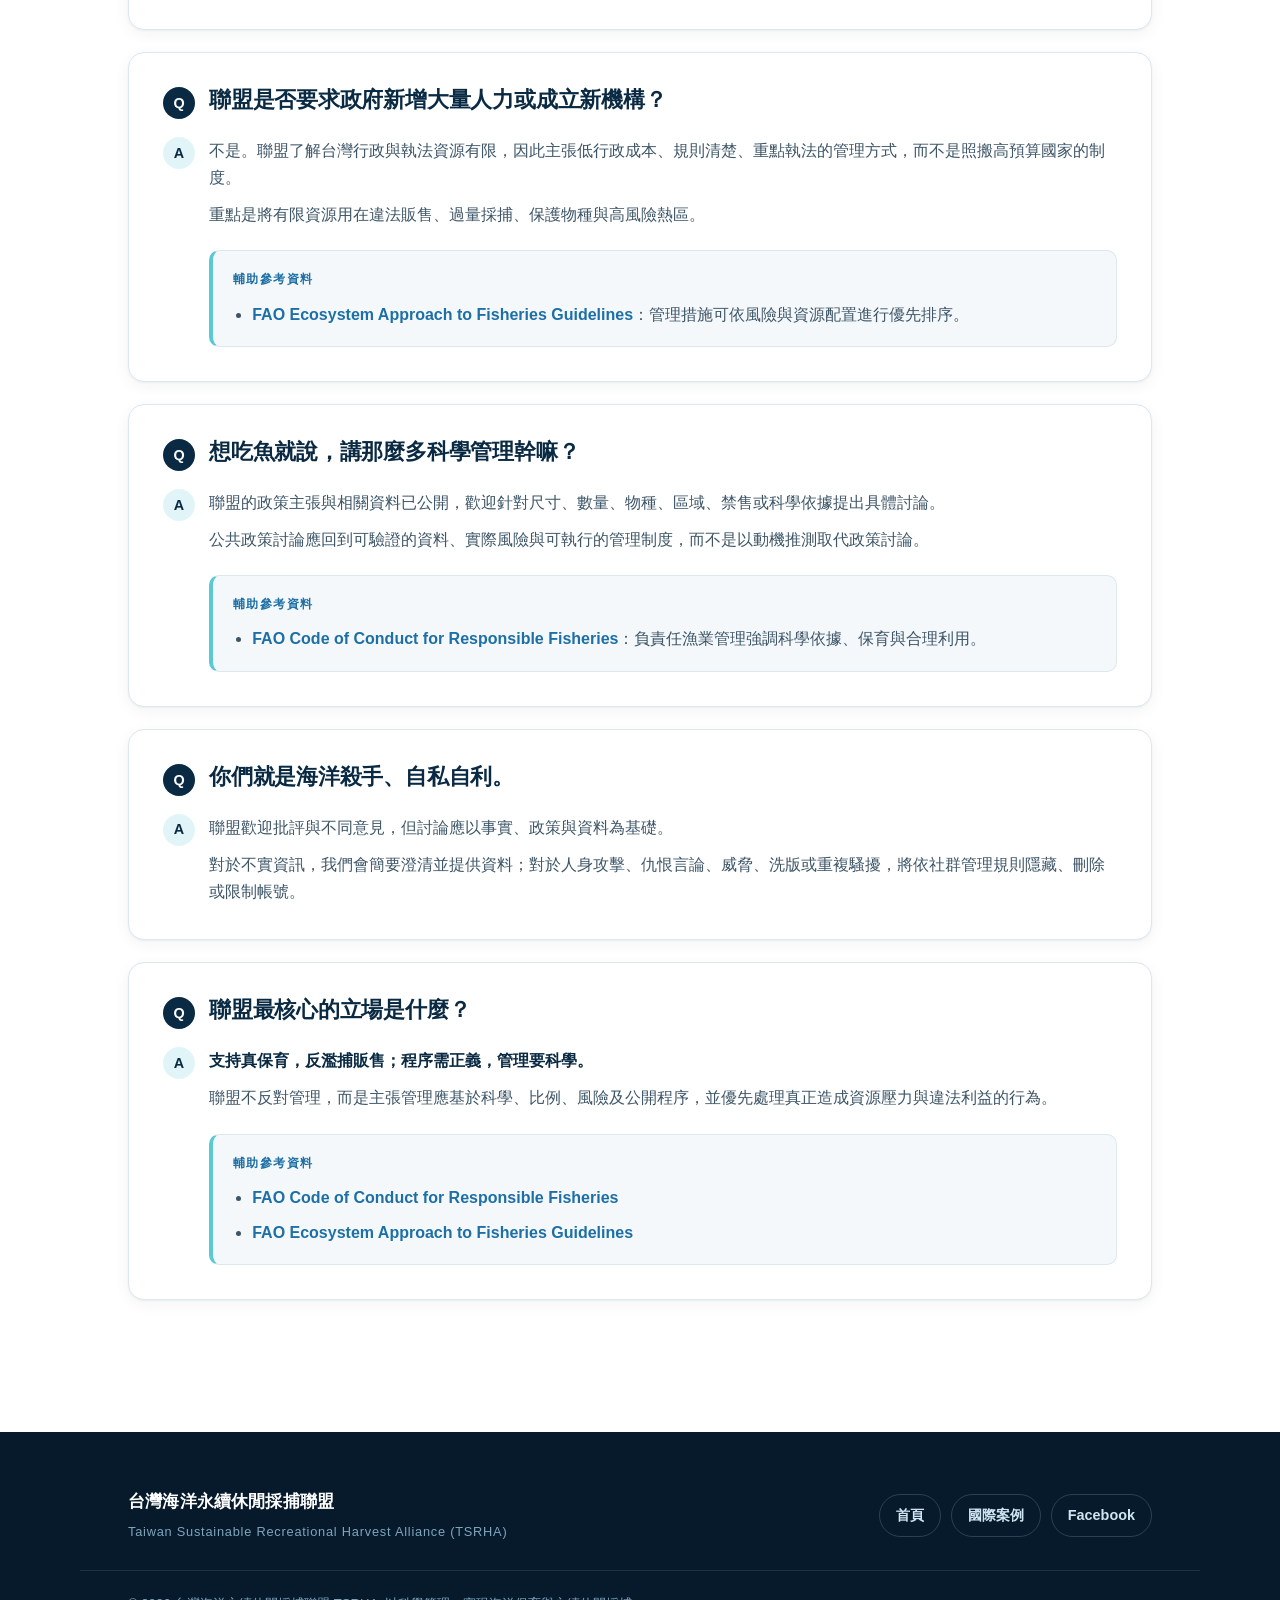
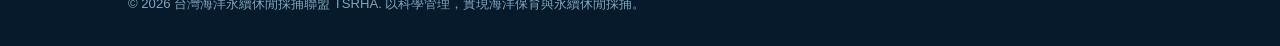
==== commit 0d5434a6: "Revise FAQ sustainability wording" ====
--- a/faq.html
+++ b/faq.html
@@ -90,7 +90,7 @@
 
         <article class="faq-card">
           <h3><span>Q</span>魚槍是否比其他漁法更永續？</h3>
-          <div class="faq-answer"><span>A</span><div><p>不能只依工具名稱直接判定。漁法是否永續，應綜合評估捕捉物種、個體尺寸、採捕數量、非目標混獲、棲地影響、採捕區域、繁殖季節，以及是否販售或商業化。</p><p>聯盟不主張魚槍天然就是永續，而是反對在缺乏完整評估時，直接將單一工具等同於不永續。</p></div></div>
+          <div class="faq-answer"><span>A</span><div><p>魚槍與魚叉是歷史悠久的傳統採捕工具，長期存在於世界各地的沿岸漁撈、原住民族文化與小規模漁業中。</p><p>但一種漁法是否永續，不能只依工具名稱判定，仍應綜合評估捕捉物種、個體尺寸、採捕數量、非目標混獲、棲地影響、採捕區域、繁殖季節，以及是否涉及販售或商業化。</p><p>魚槍具有射擊前辨識目標的特性，通常能選擇魚種與體型，並降低非目標混獲；但若集中捕捉特定物種、重要繁殖個體，或發展為高強度商業採捕，也可能對資源造成壓力。</p><p>因此，聯盟不主張魚槍只因具有傳統性就必然永續，而是認為應依實際採捕規模與生態影響進行科學管理，不應在缺乏完整評估時，直接將這項歷史悠久的傳統漁法一概認定為不永續。</p></div></div>
           <div class="faq-refs"><p>輔助參考資料</p><ul><li><a href="https://doi.org/10.1126/science.1100397" target="_blank" rel="noopener noreferrer">Coleman et al. (2004), The impact of United States recreational fisheries on marine fish populations</a>：說明休閒採捕應依物種、規模與管理制度評估。</li><li><a href="https://www.fao.org/4/v9878e/v9878e.pdf" target="_blank" rel="noopener noreferrer">FAO Code of Conduct for Responsible Fisheries</a>：永續管理重點在資源狀態、採捕強度與管理措施。</li></ul></div>
         </article>
 
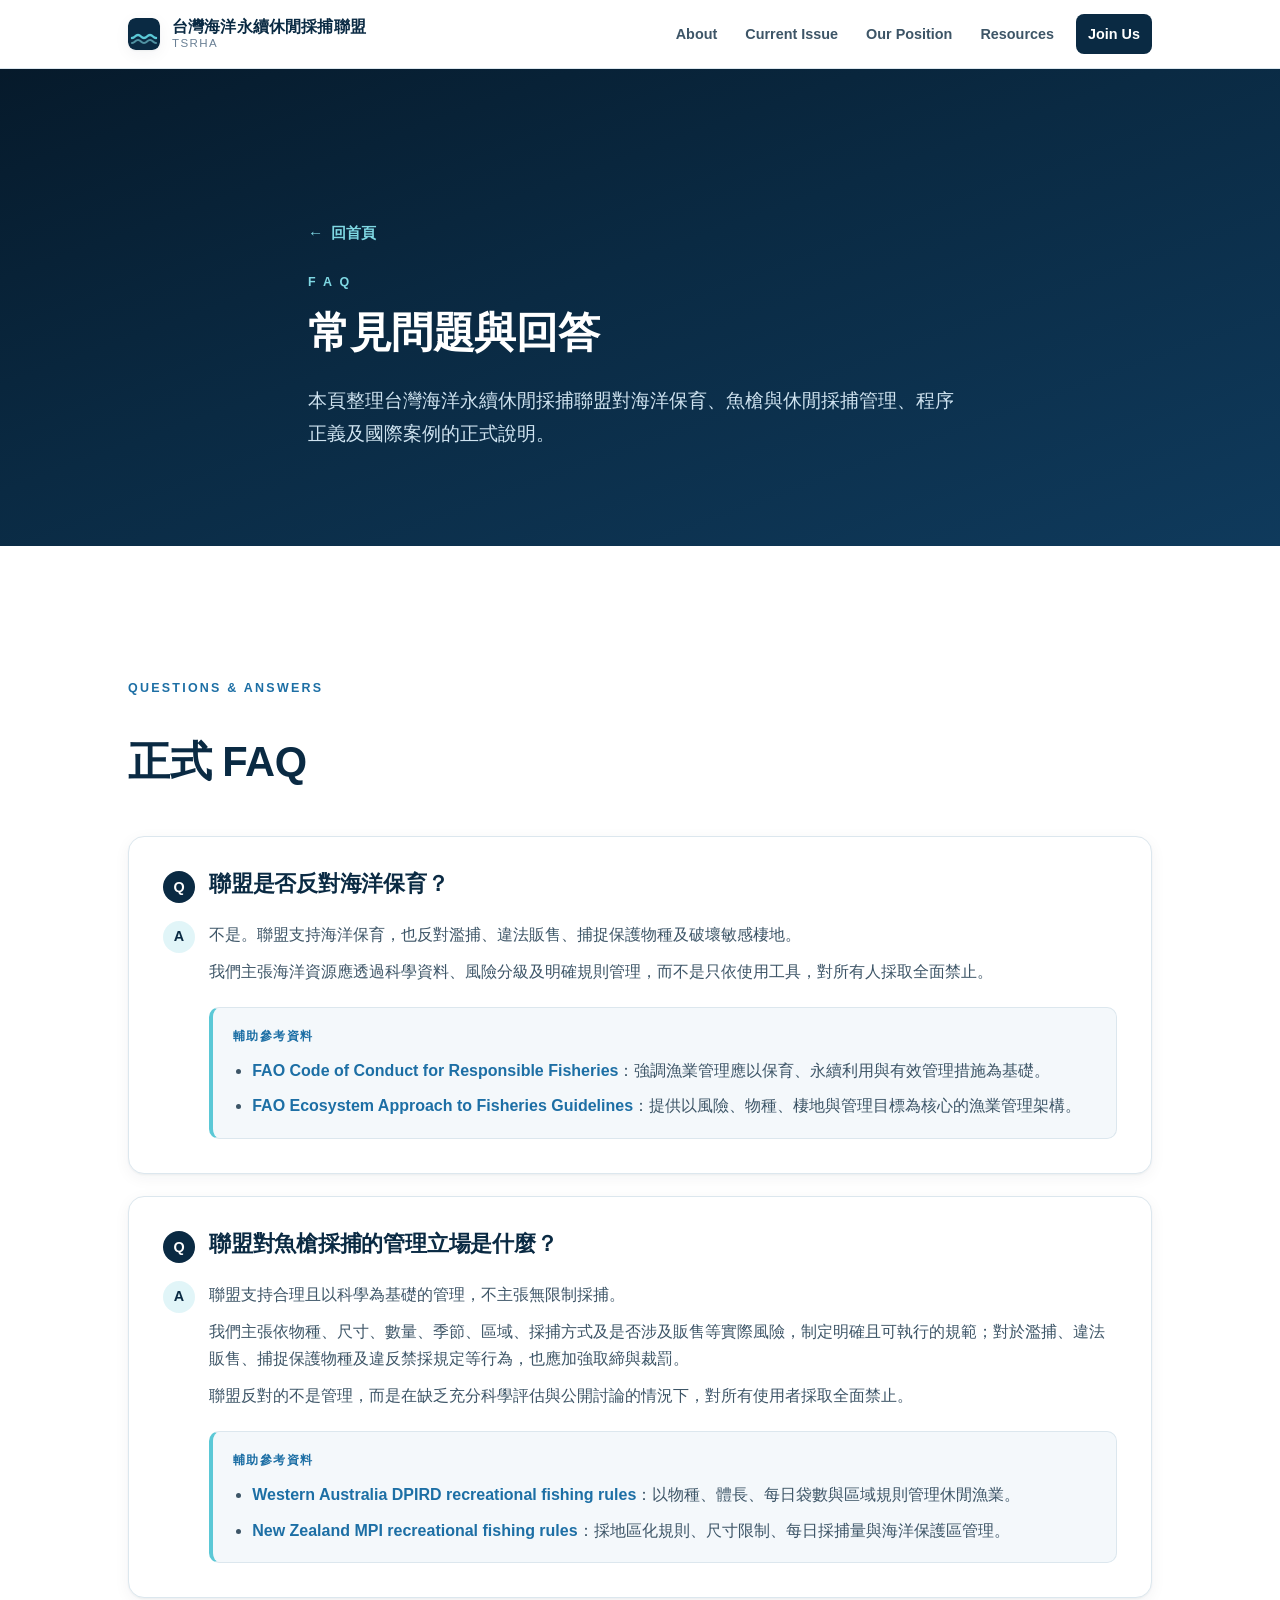
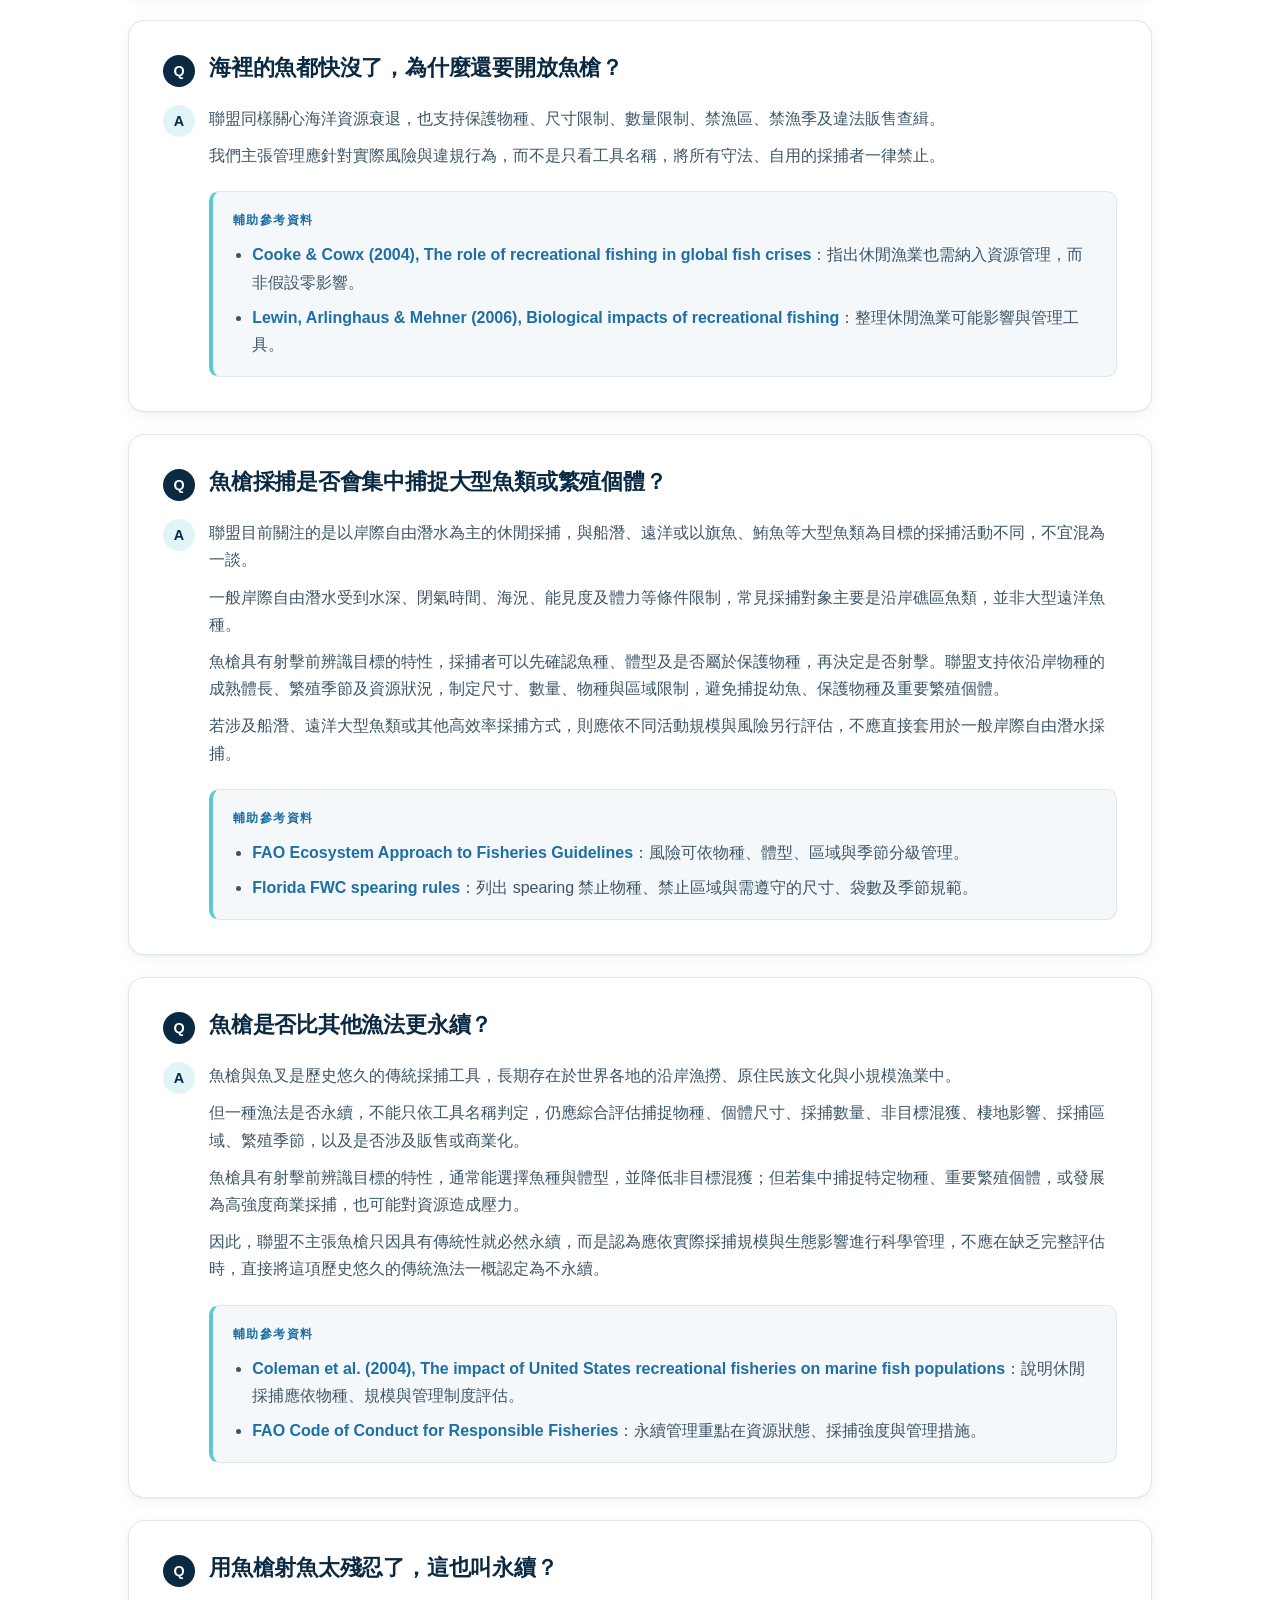
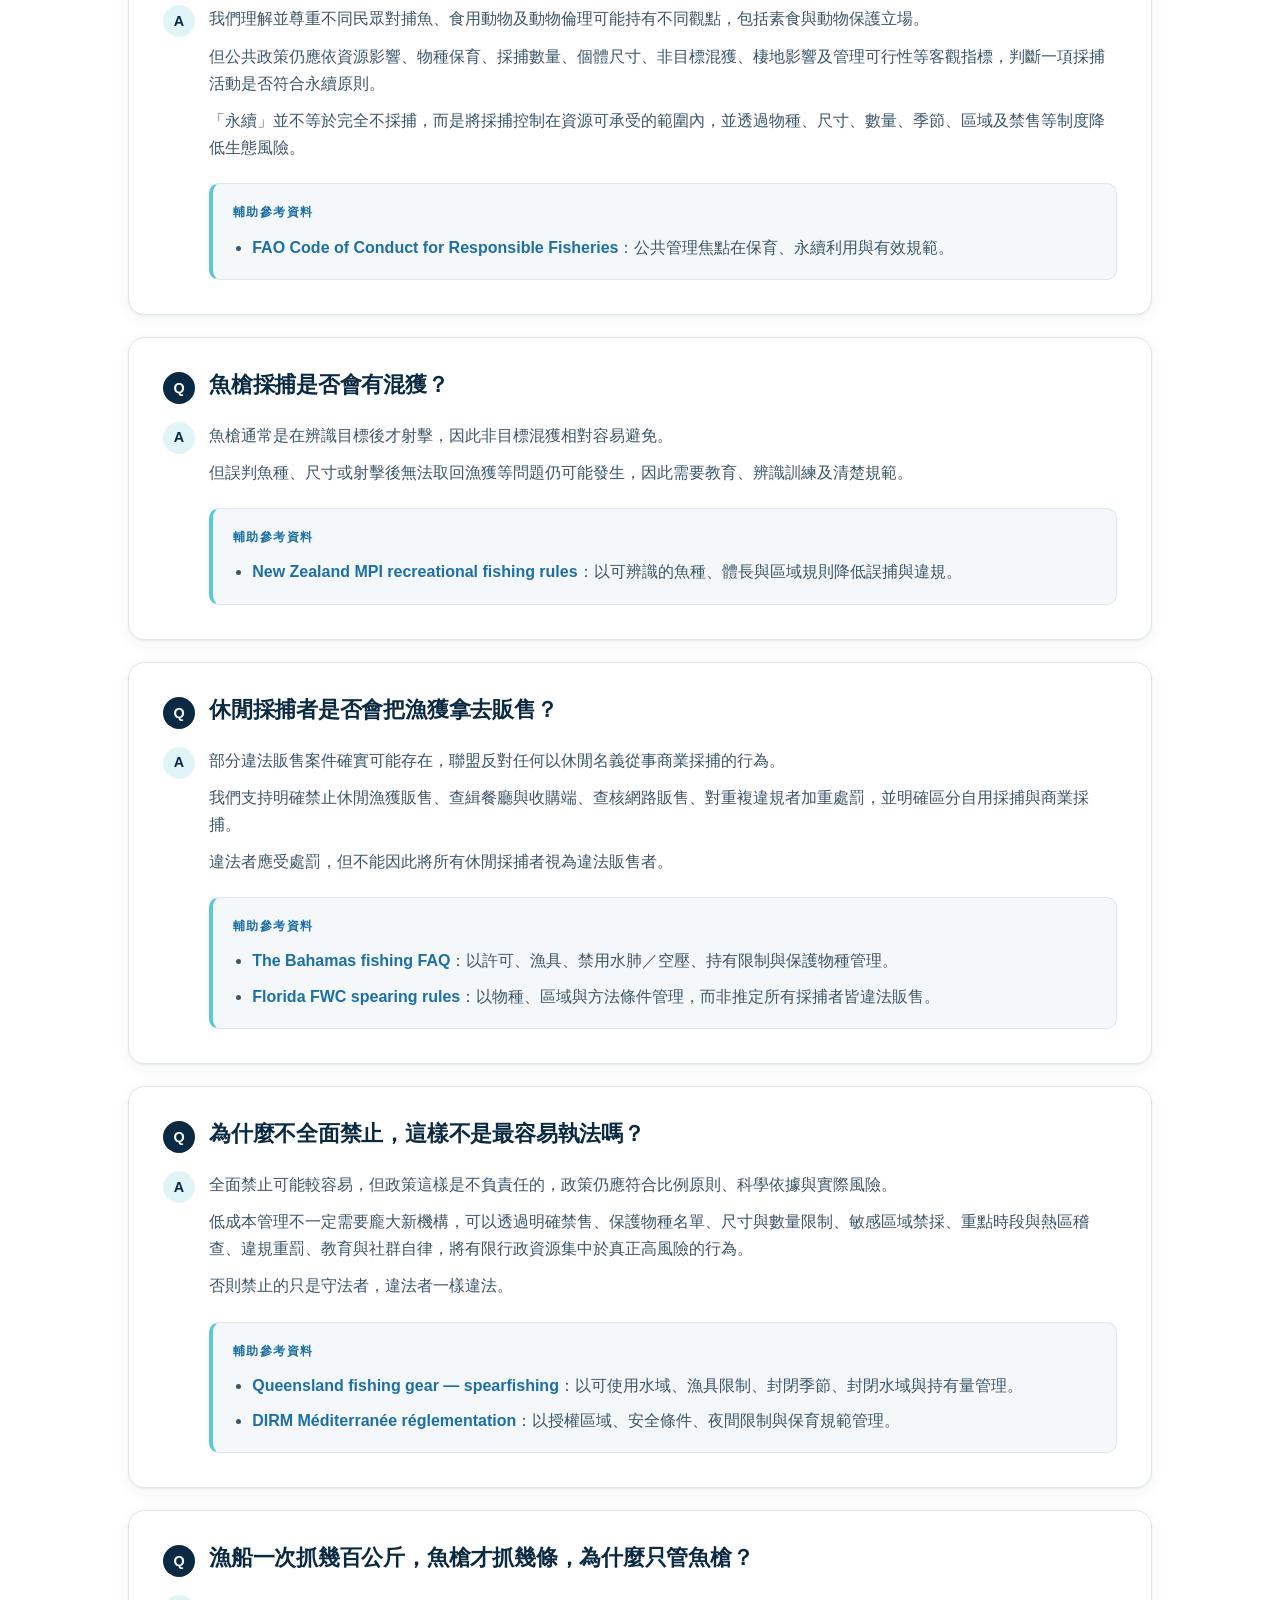
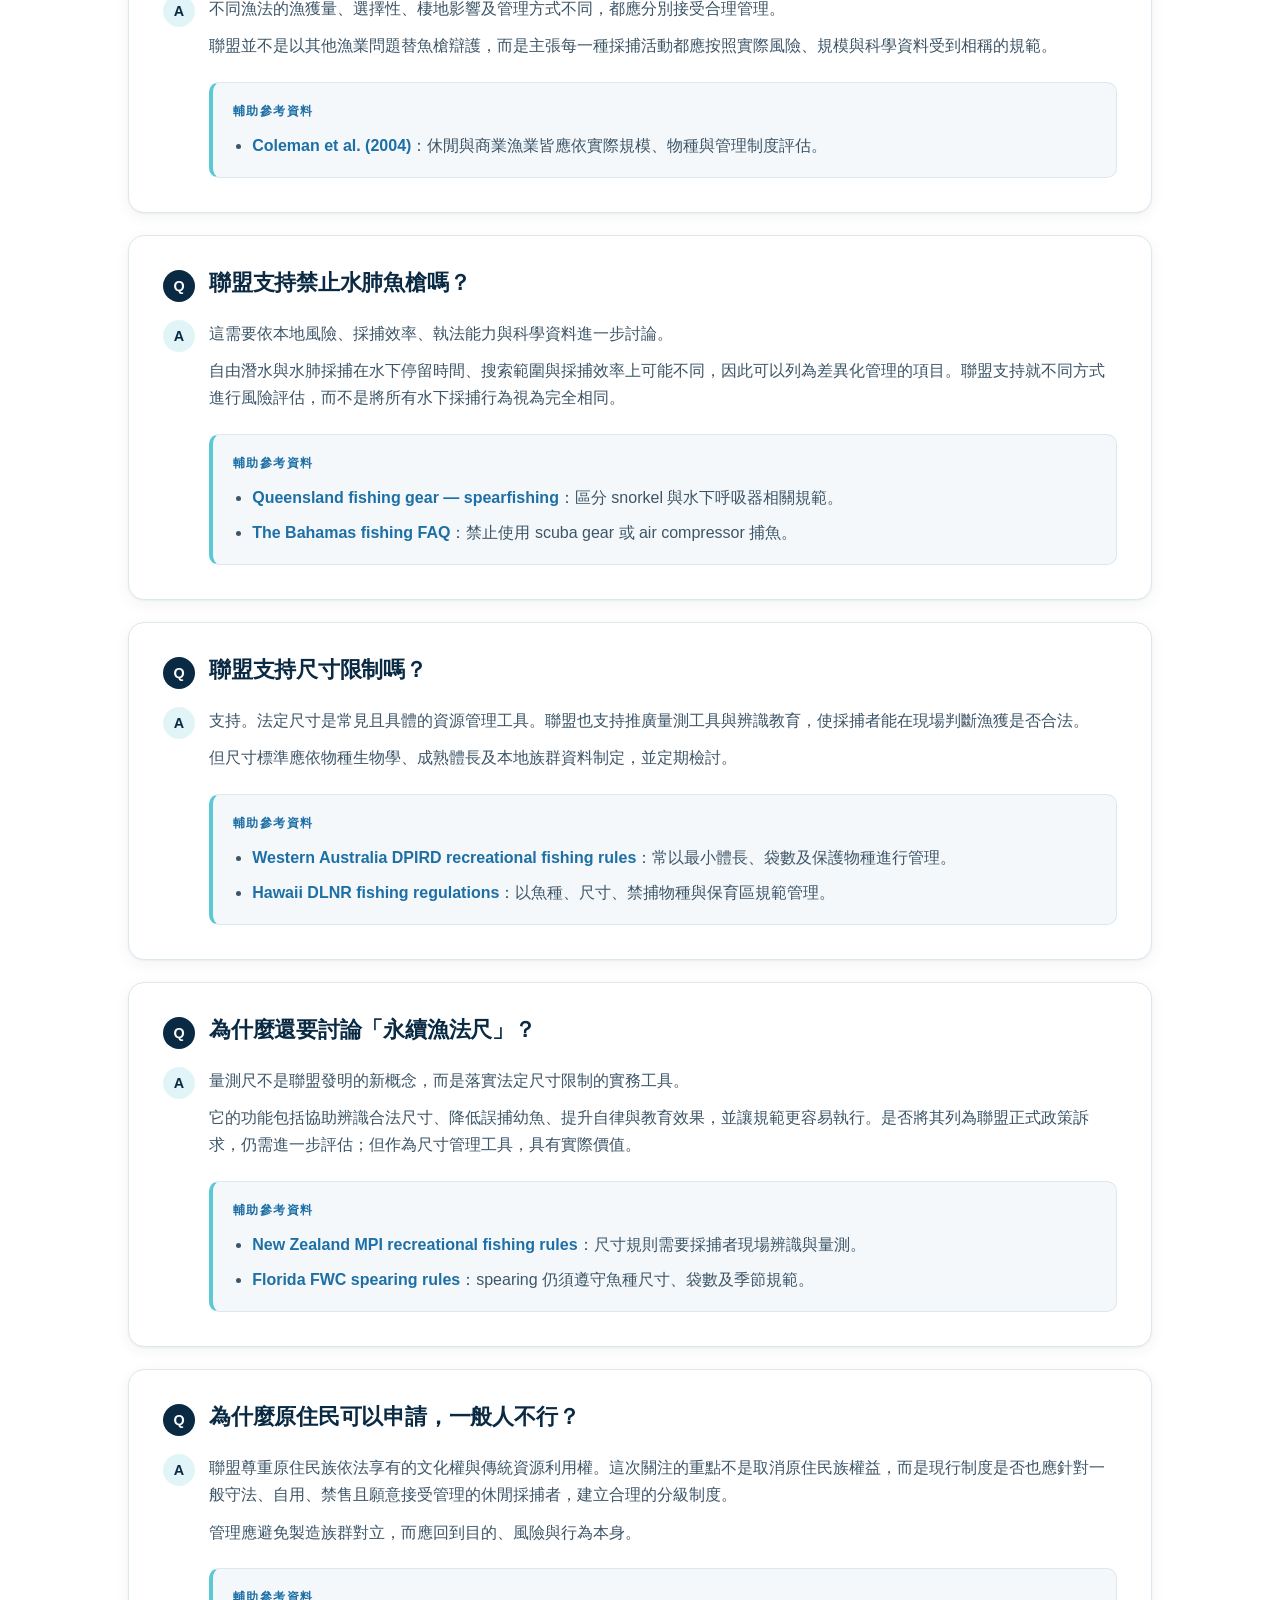
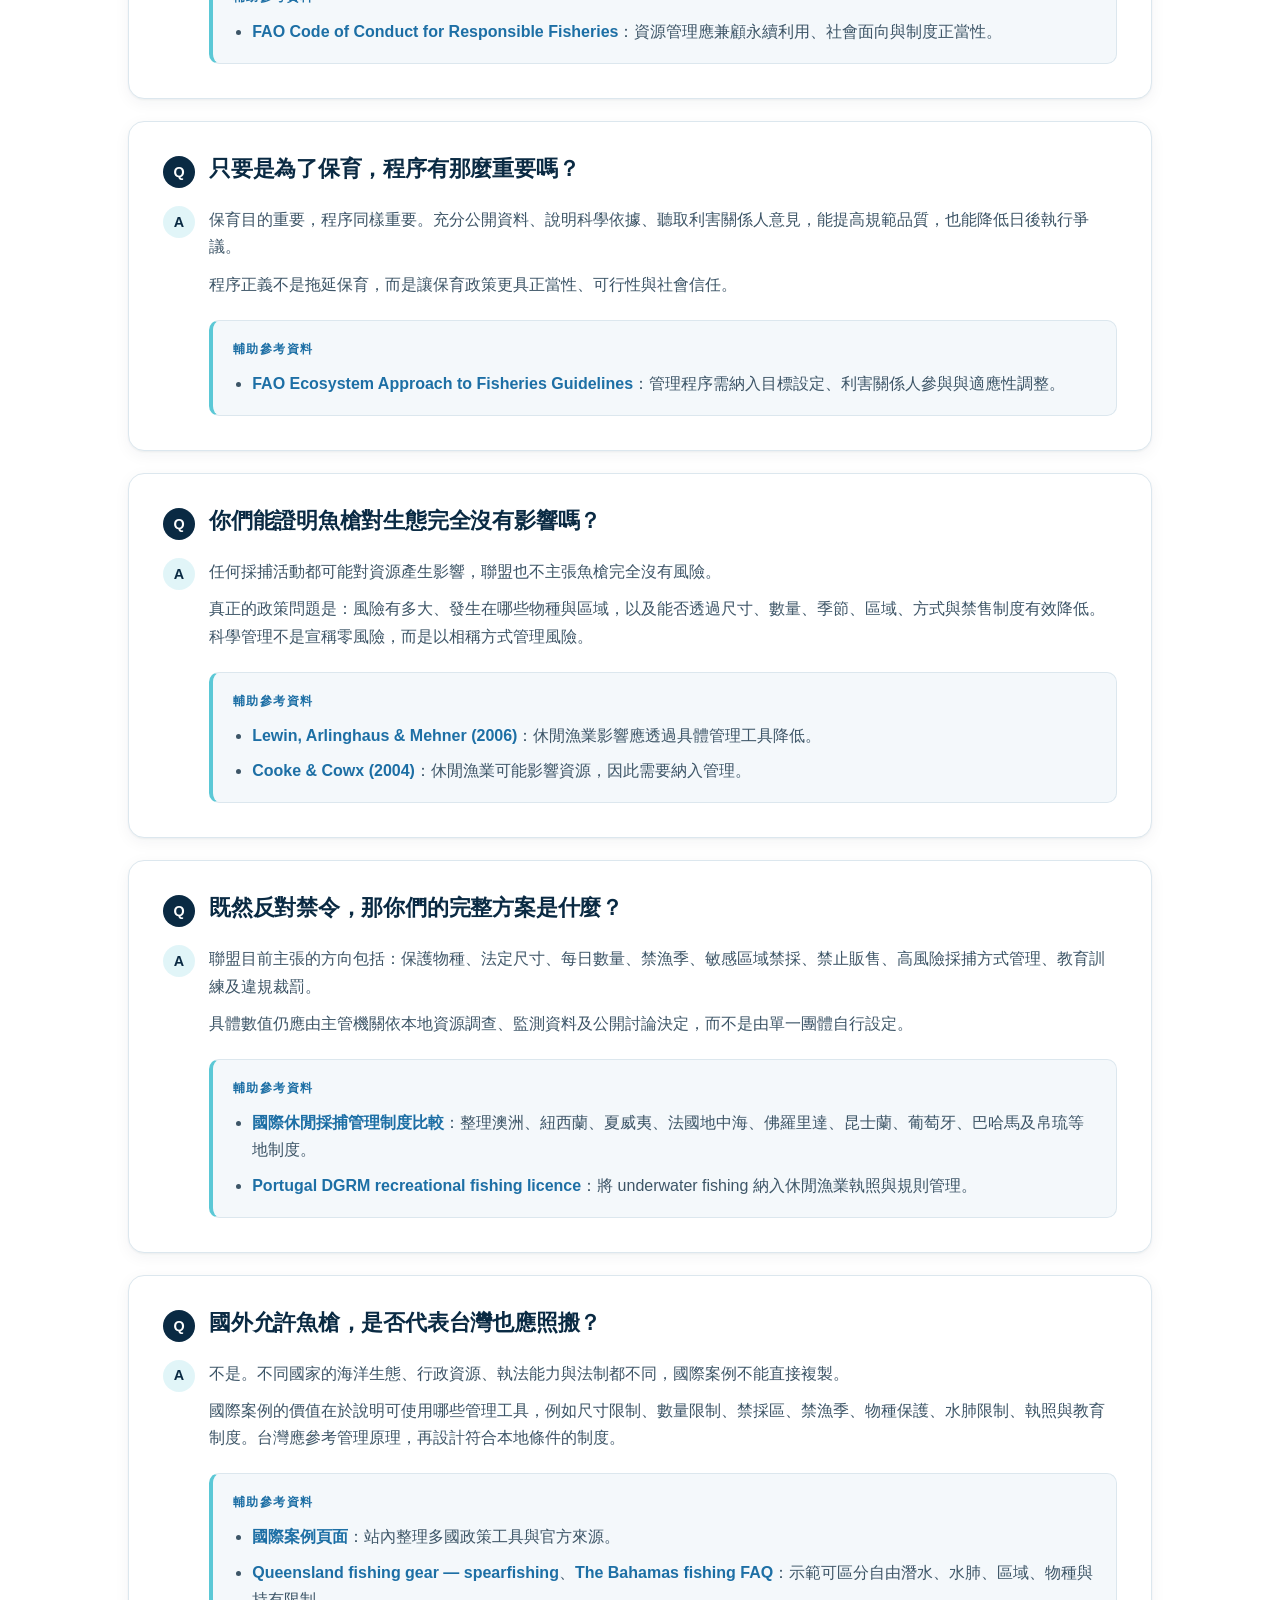
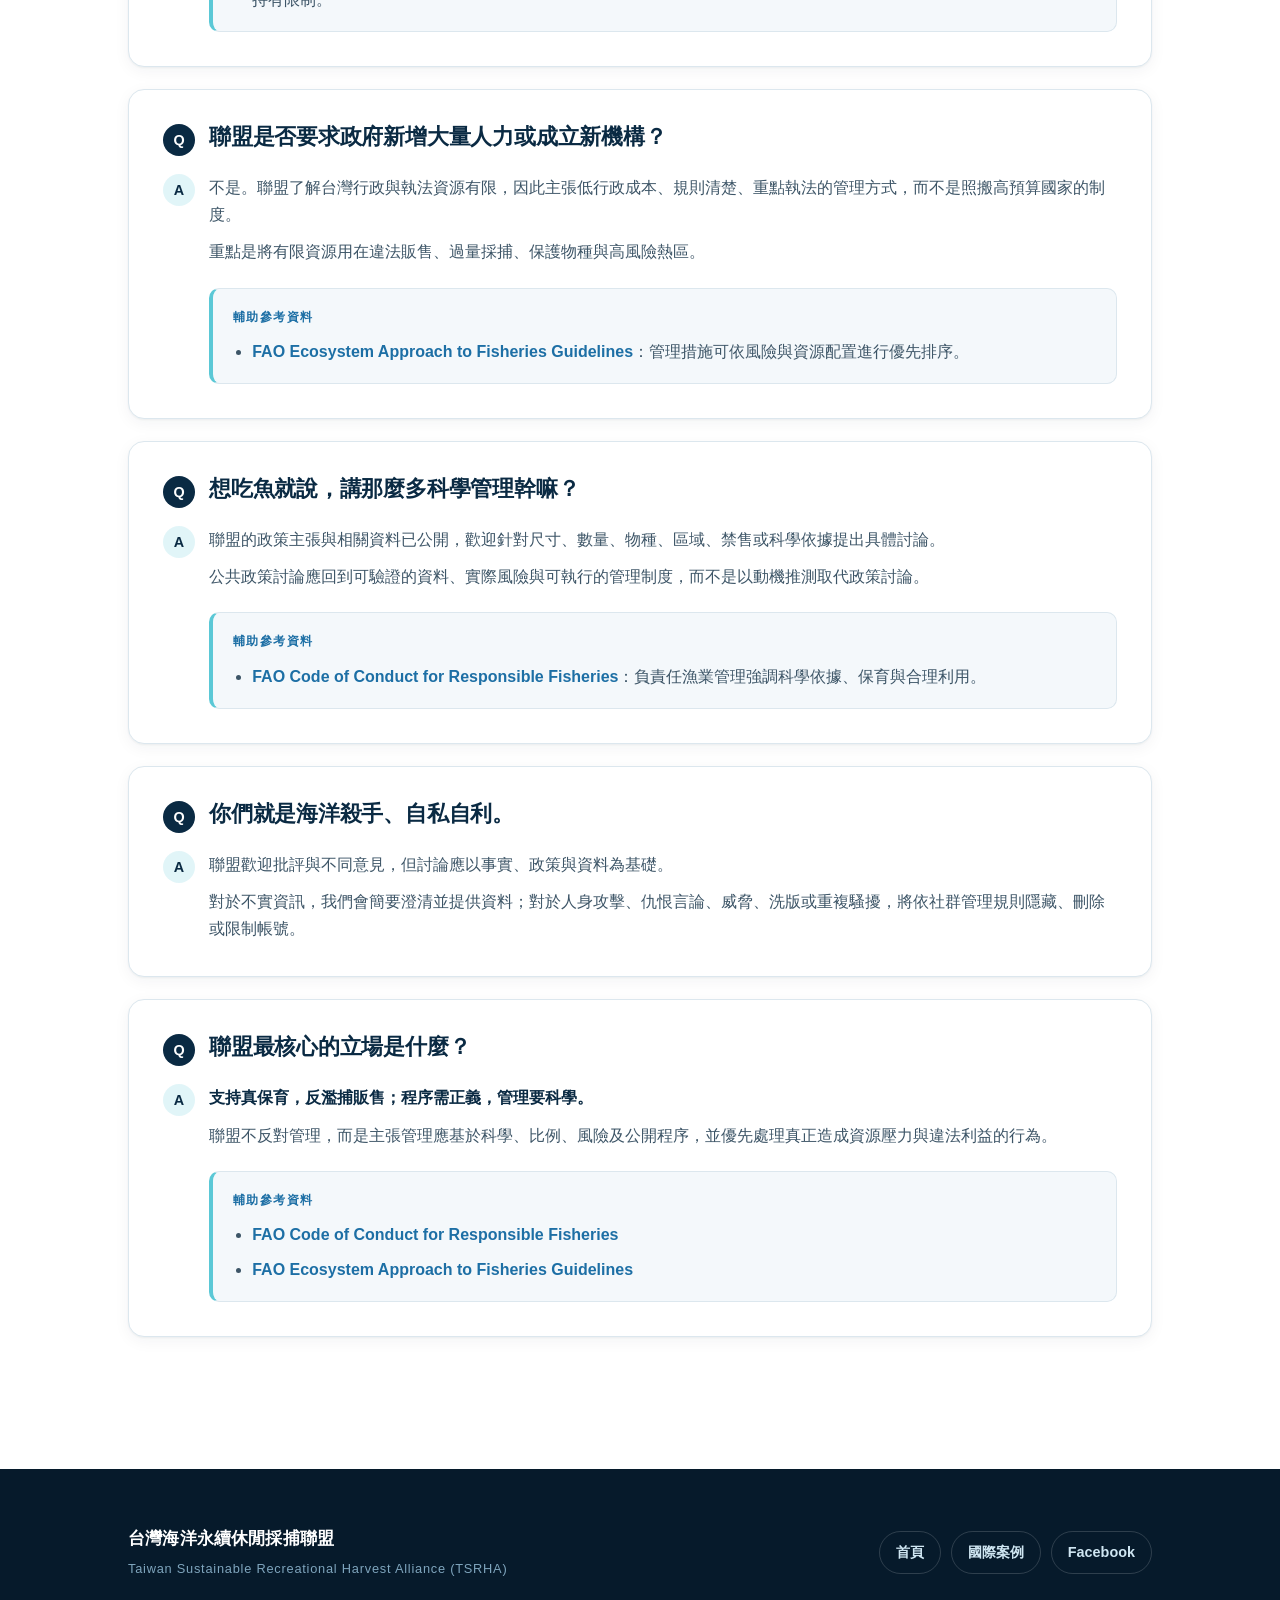
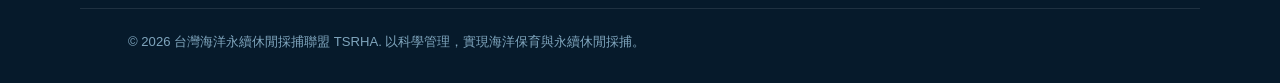
==== commit ba30c7e6: "Revise FAQ enforcement ban wording" ====
--- a/faq.html
+++ b/faq.html
@@ -114,7 +114,7 @@
 
         <article class="faq-card">
           <h3><span>Q</span>為什麼不全面禁止，這樣不是最容易執法嗎？</h3>
-          <div class="faq-answer"><span>A</span><div><p>全面禁止可能較容易辨識，但政策仍應符合比例原則、科學依據與實際風險。</p><p>低成本管理不一定需要龐大新機構，可以透過明確禁售、保護物種名單、尺寸與數量限制、敏感區域禁採、重點時段與熱區稽查、違規重罰、教育與社群自律，將有限行政資源集中於真正高風險的行為。</p></div></div>
+          <div class="faq-answer"><span>A</span><div><p>全面禁止可能較容易，但政策這樣是不負責任的，政策仍應符合比例原則、科學依據與實際風險。</p><p>低成本管理不一定需要龐大新機構，可以透過明確禁售、保護物種名單、尺寸與數量限制、敏感區域禁採、重點時段與熱區稽查、違規重罰、教育與社群自律，將有限行政資源集中於真正高風險的行為。</p><p>否則禁止的只是守法者，違法者一樣違法。</p></div></div>
           <div class="faq-refs"><p>輔助參考資料</p><ul><li><a href="https://www.qld.gov.au/recreation/activities/boating-fishing/rec-fishing/rules/equipment" target="_blank" rel="noopener noreferrer">Queensland fishing gear — spearfishing</a>：以可使用水域、漁具限制、封閉季節、封閉水域與持有量管理。</li><li><a href="https://www.dirm.mediterranee.developpement-durable.gouv.fr/la-reglementation-et-les-sites-autorises-sur-tout-a98.html" target="_blank" rel="noopener noreferrer">DIRM Méditerranée réglementation</a>：以授權區域、安全條件、夜間限制與保育規範管理。</li></ul></div>
         </article>
 
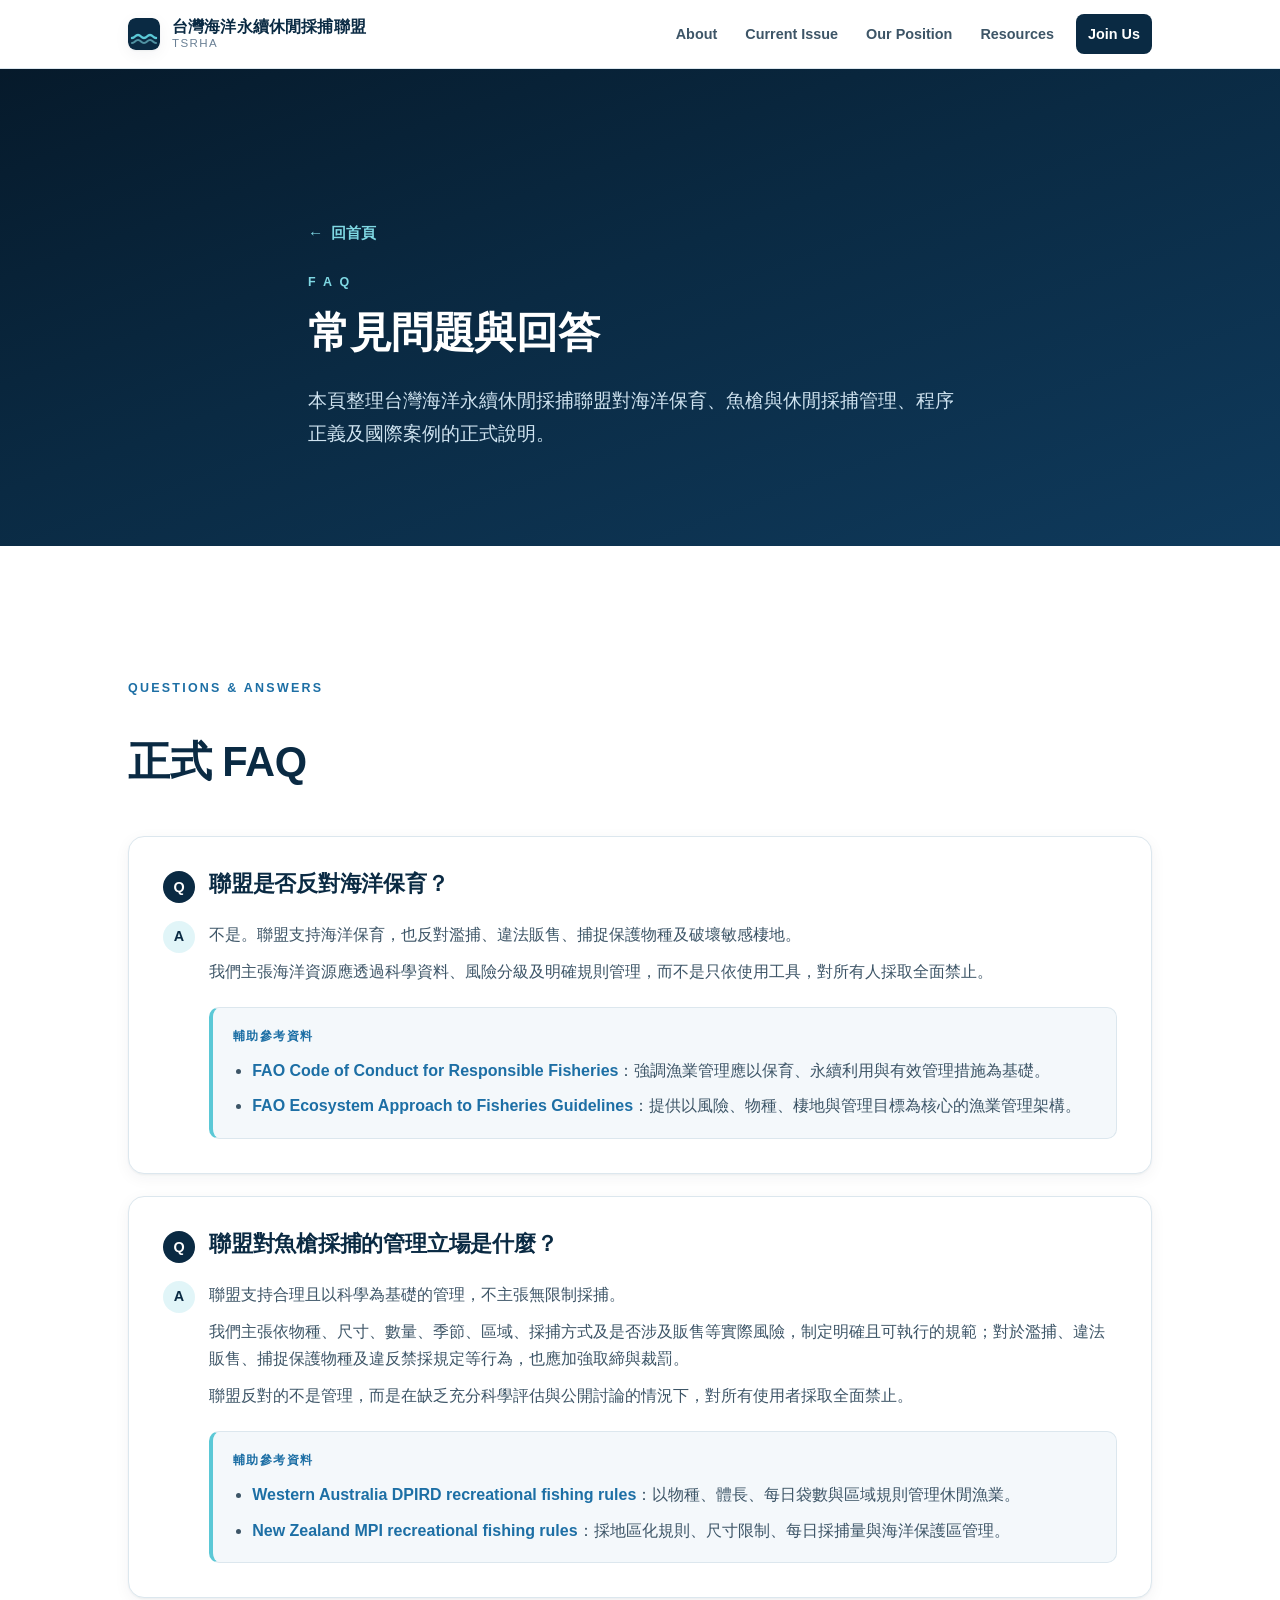
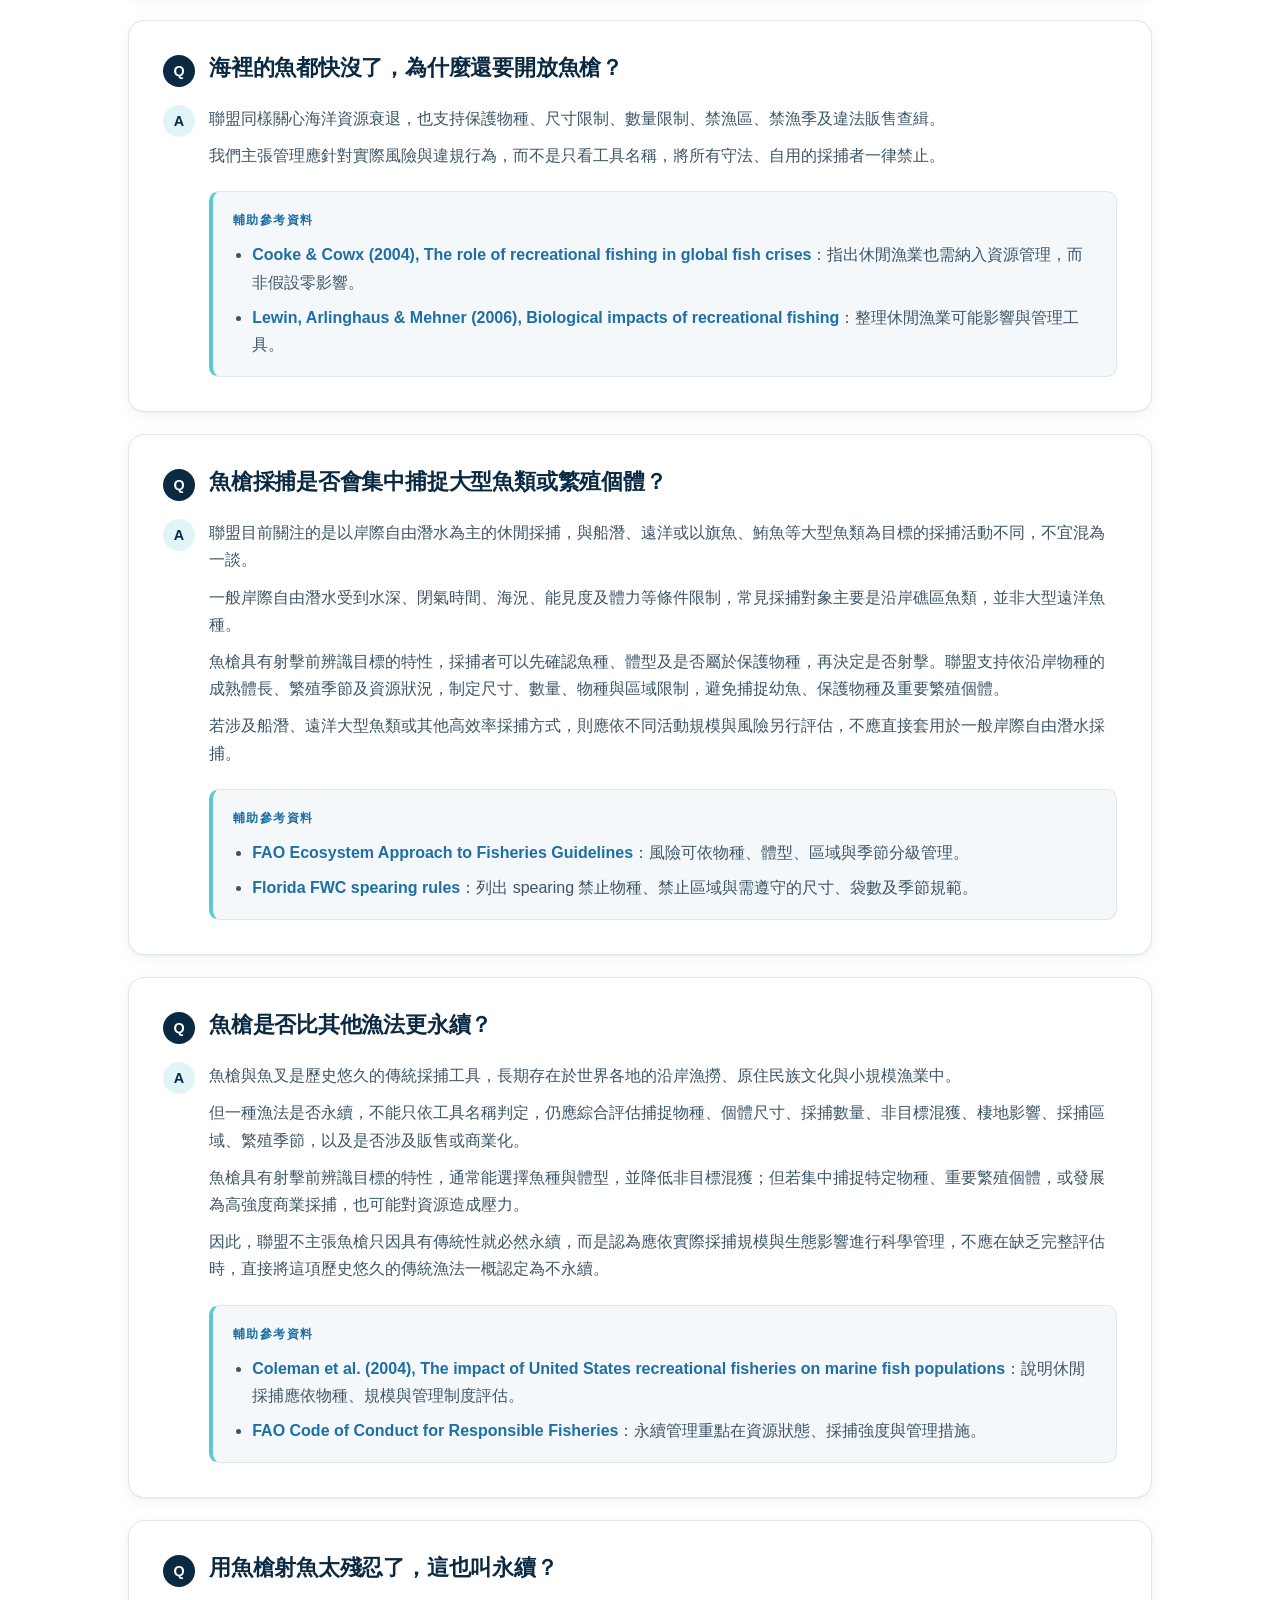
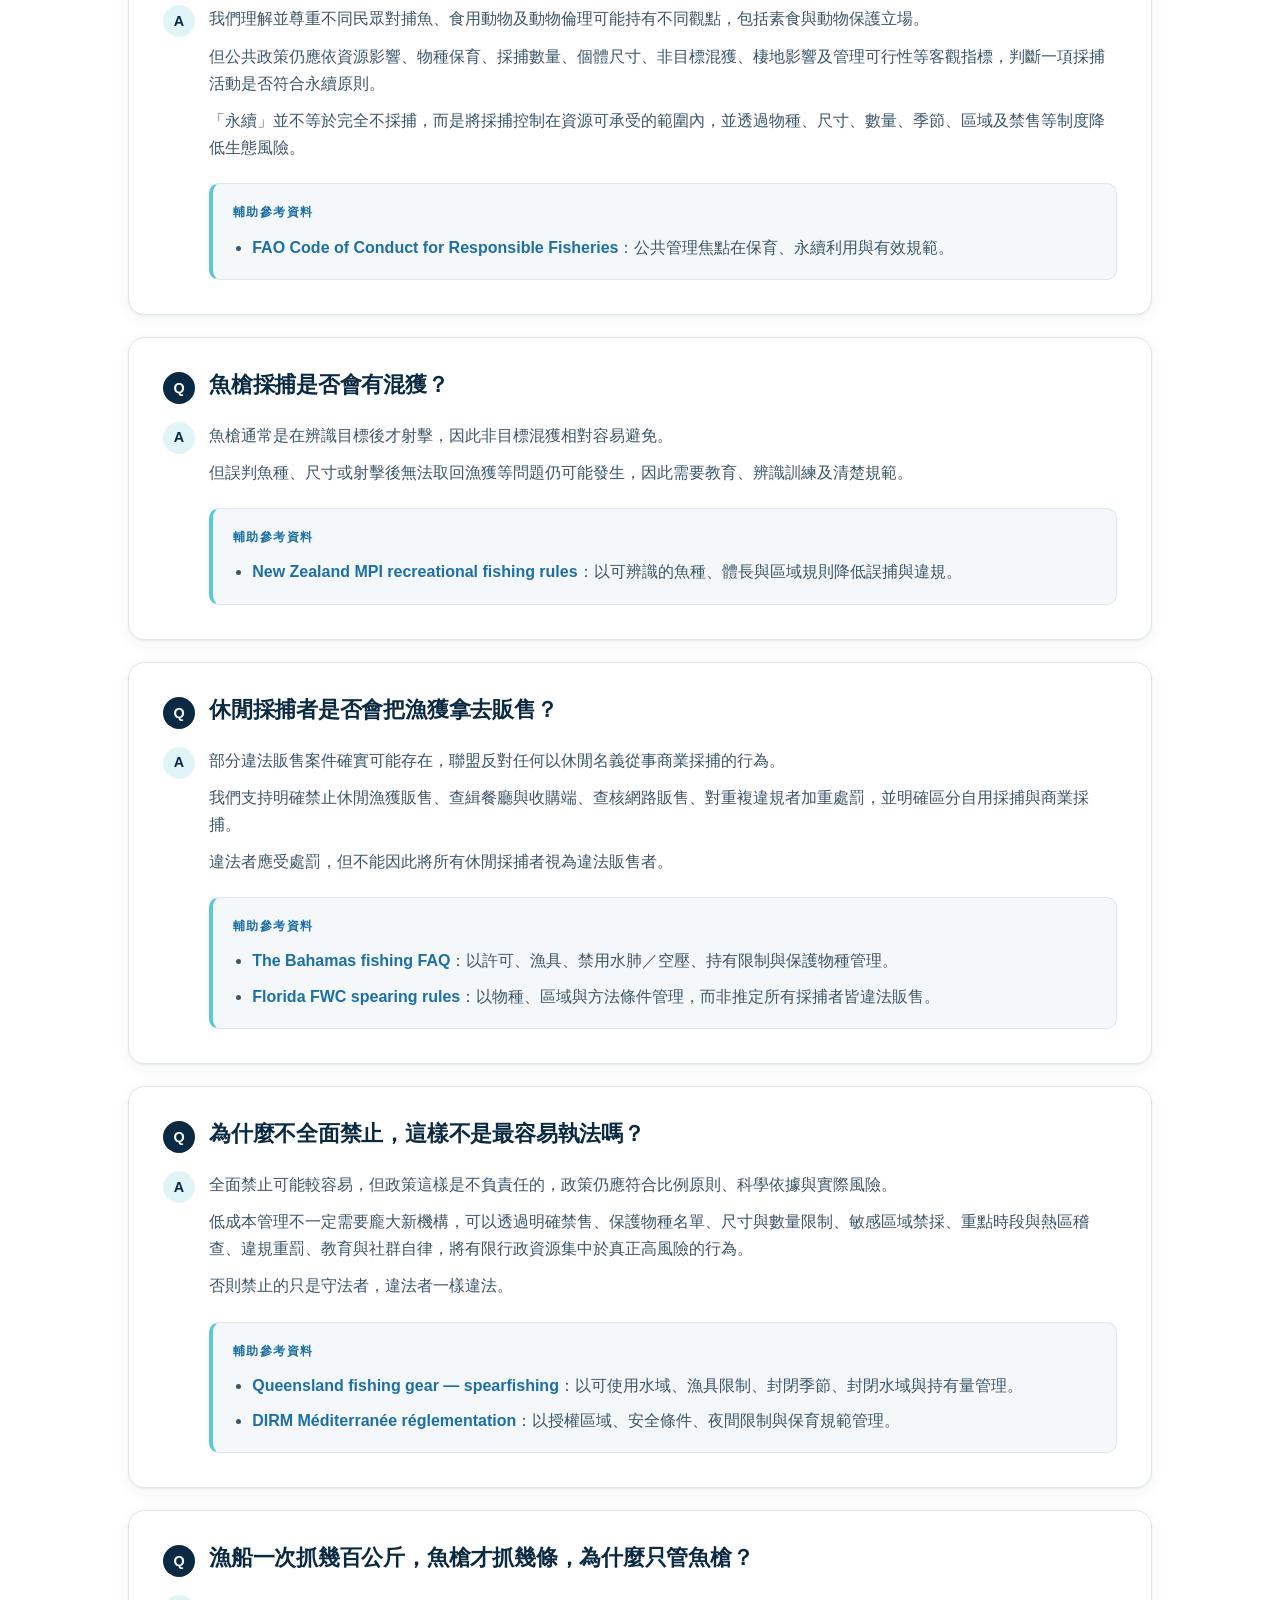
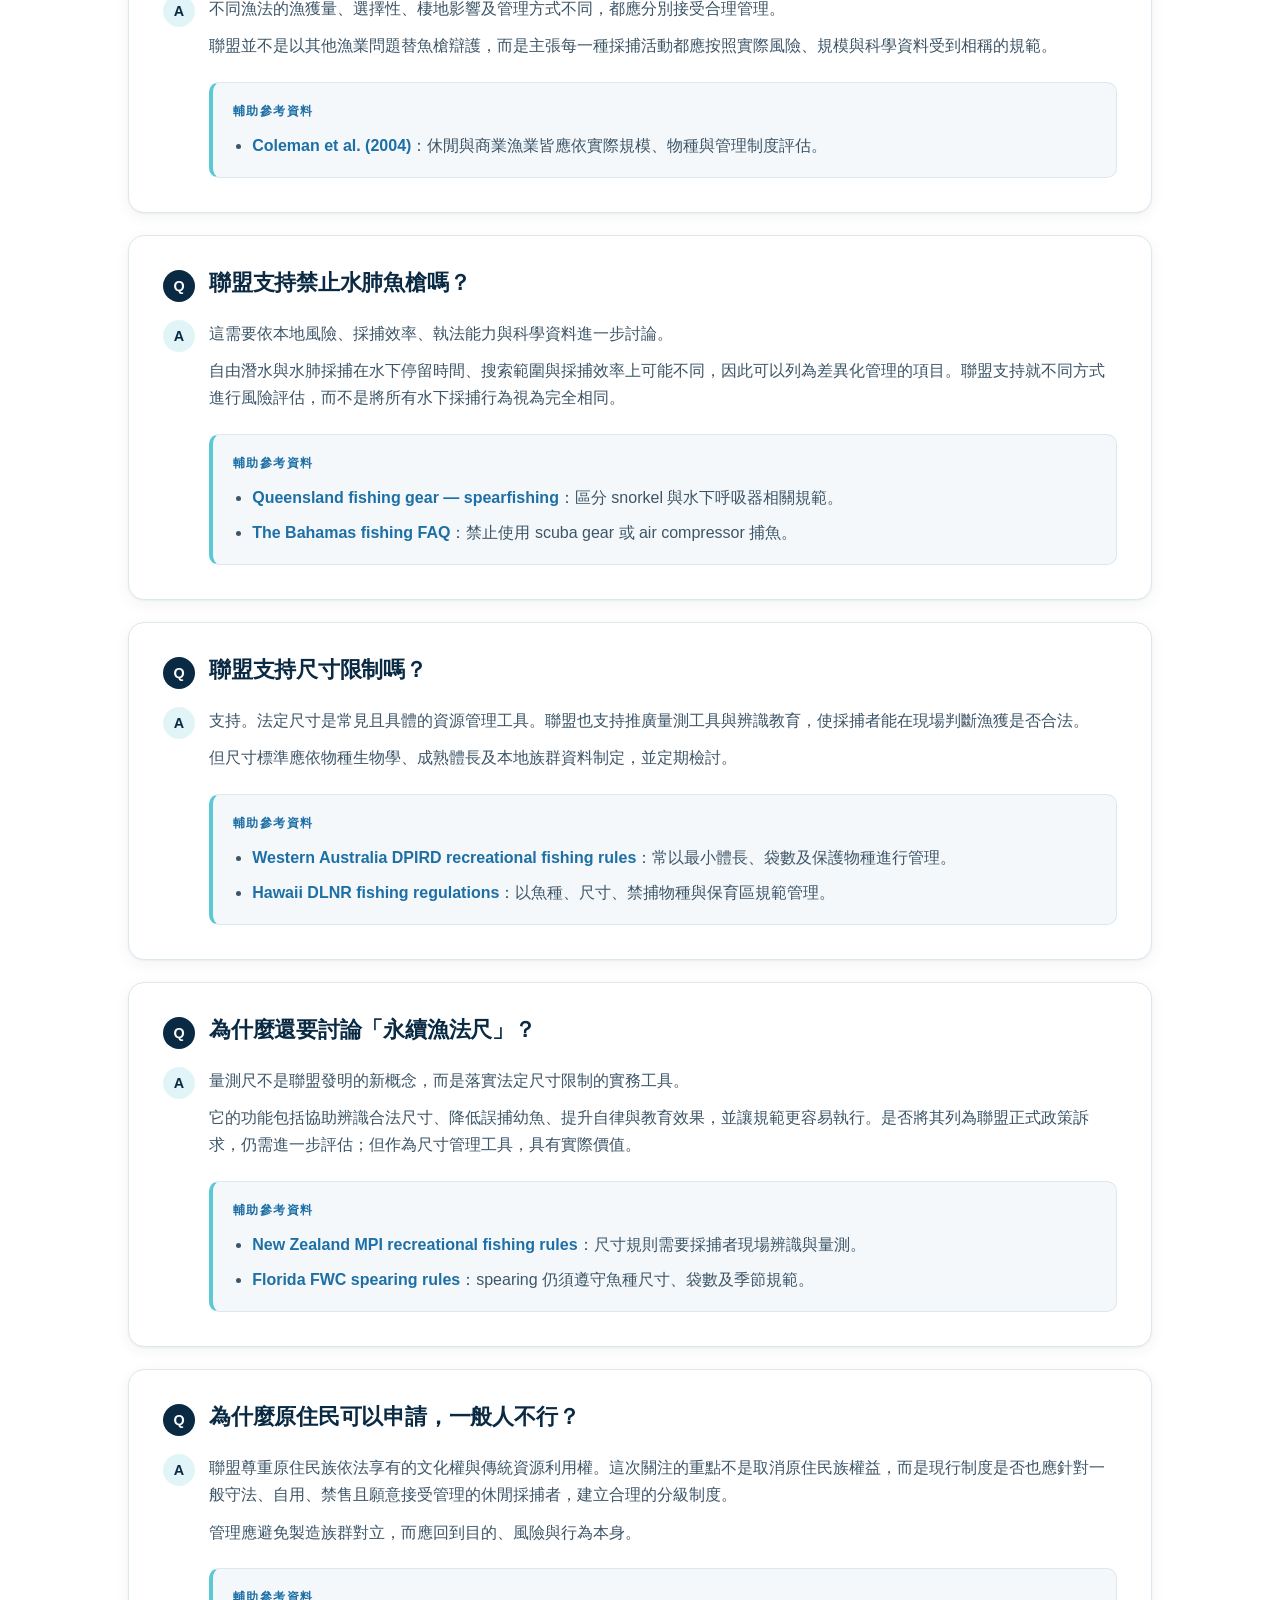
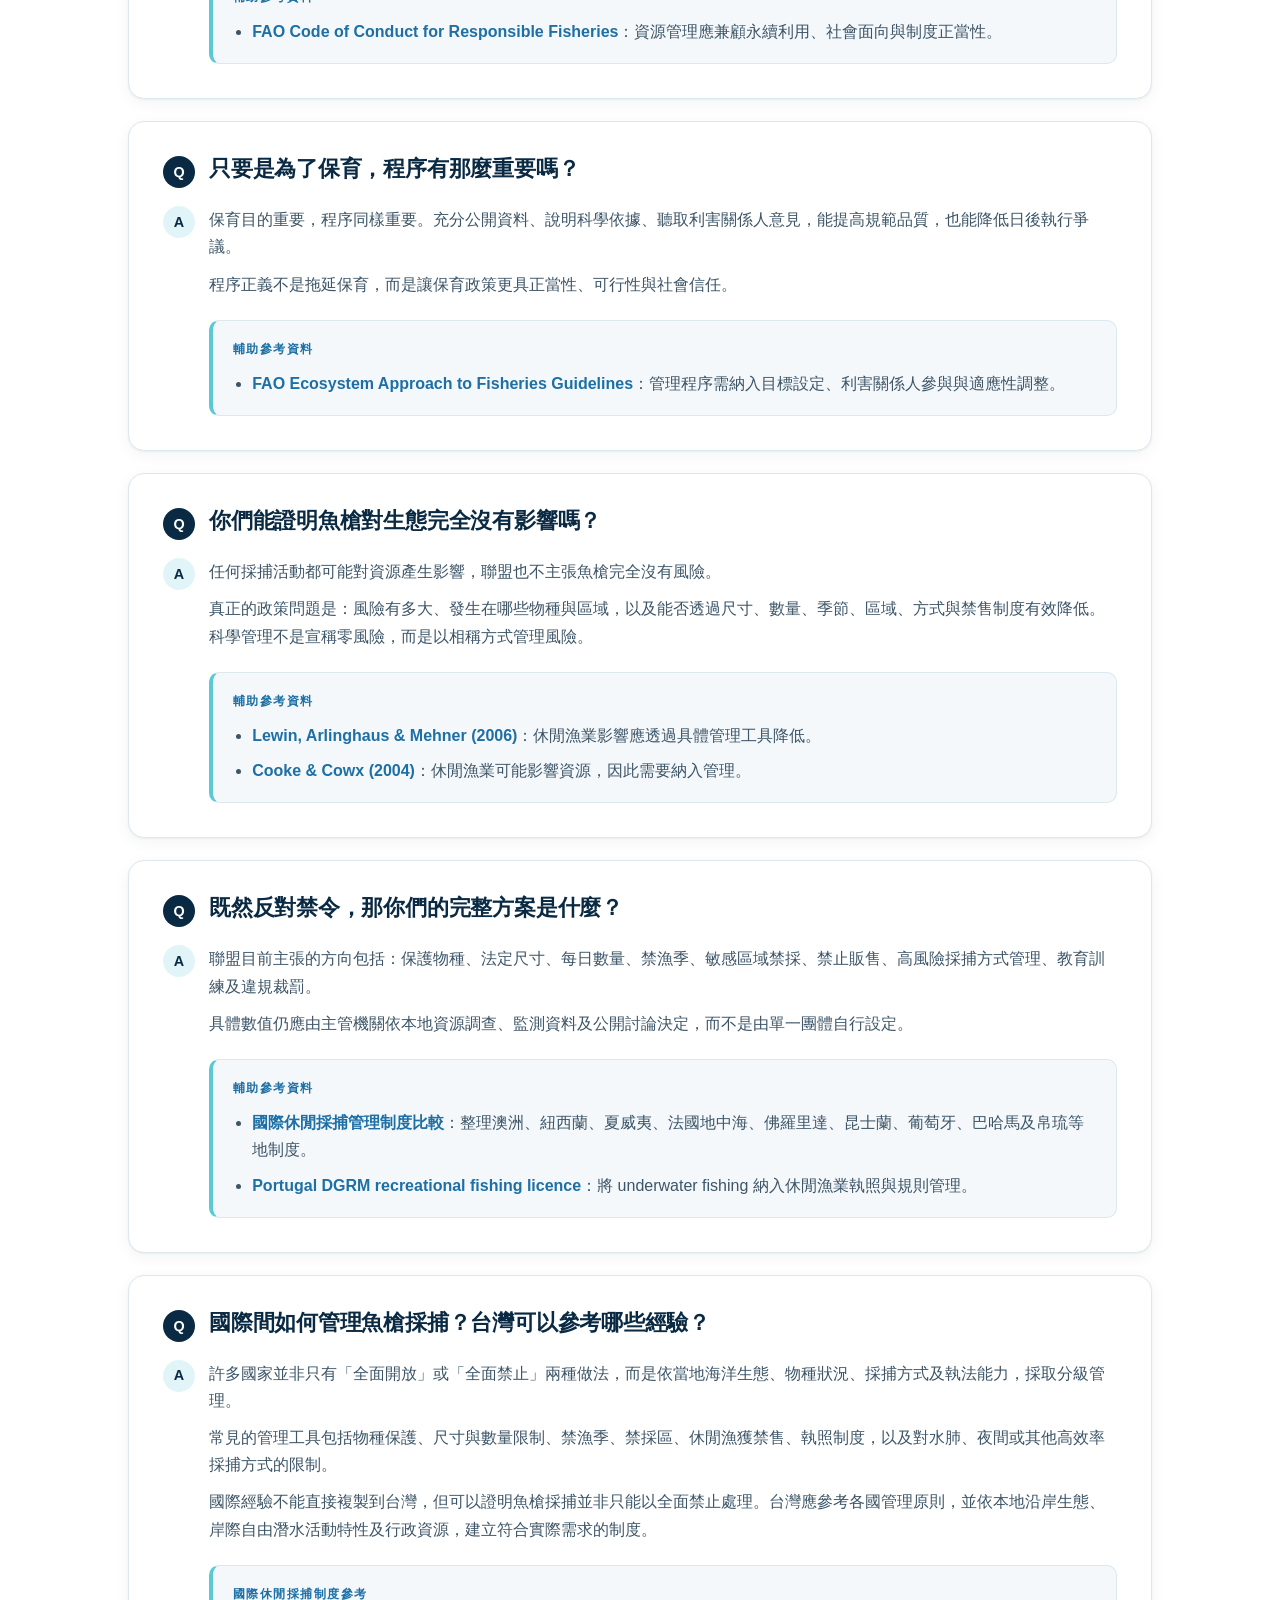
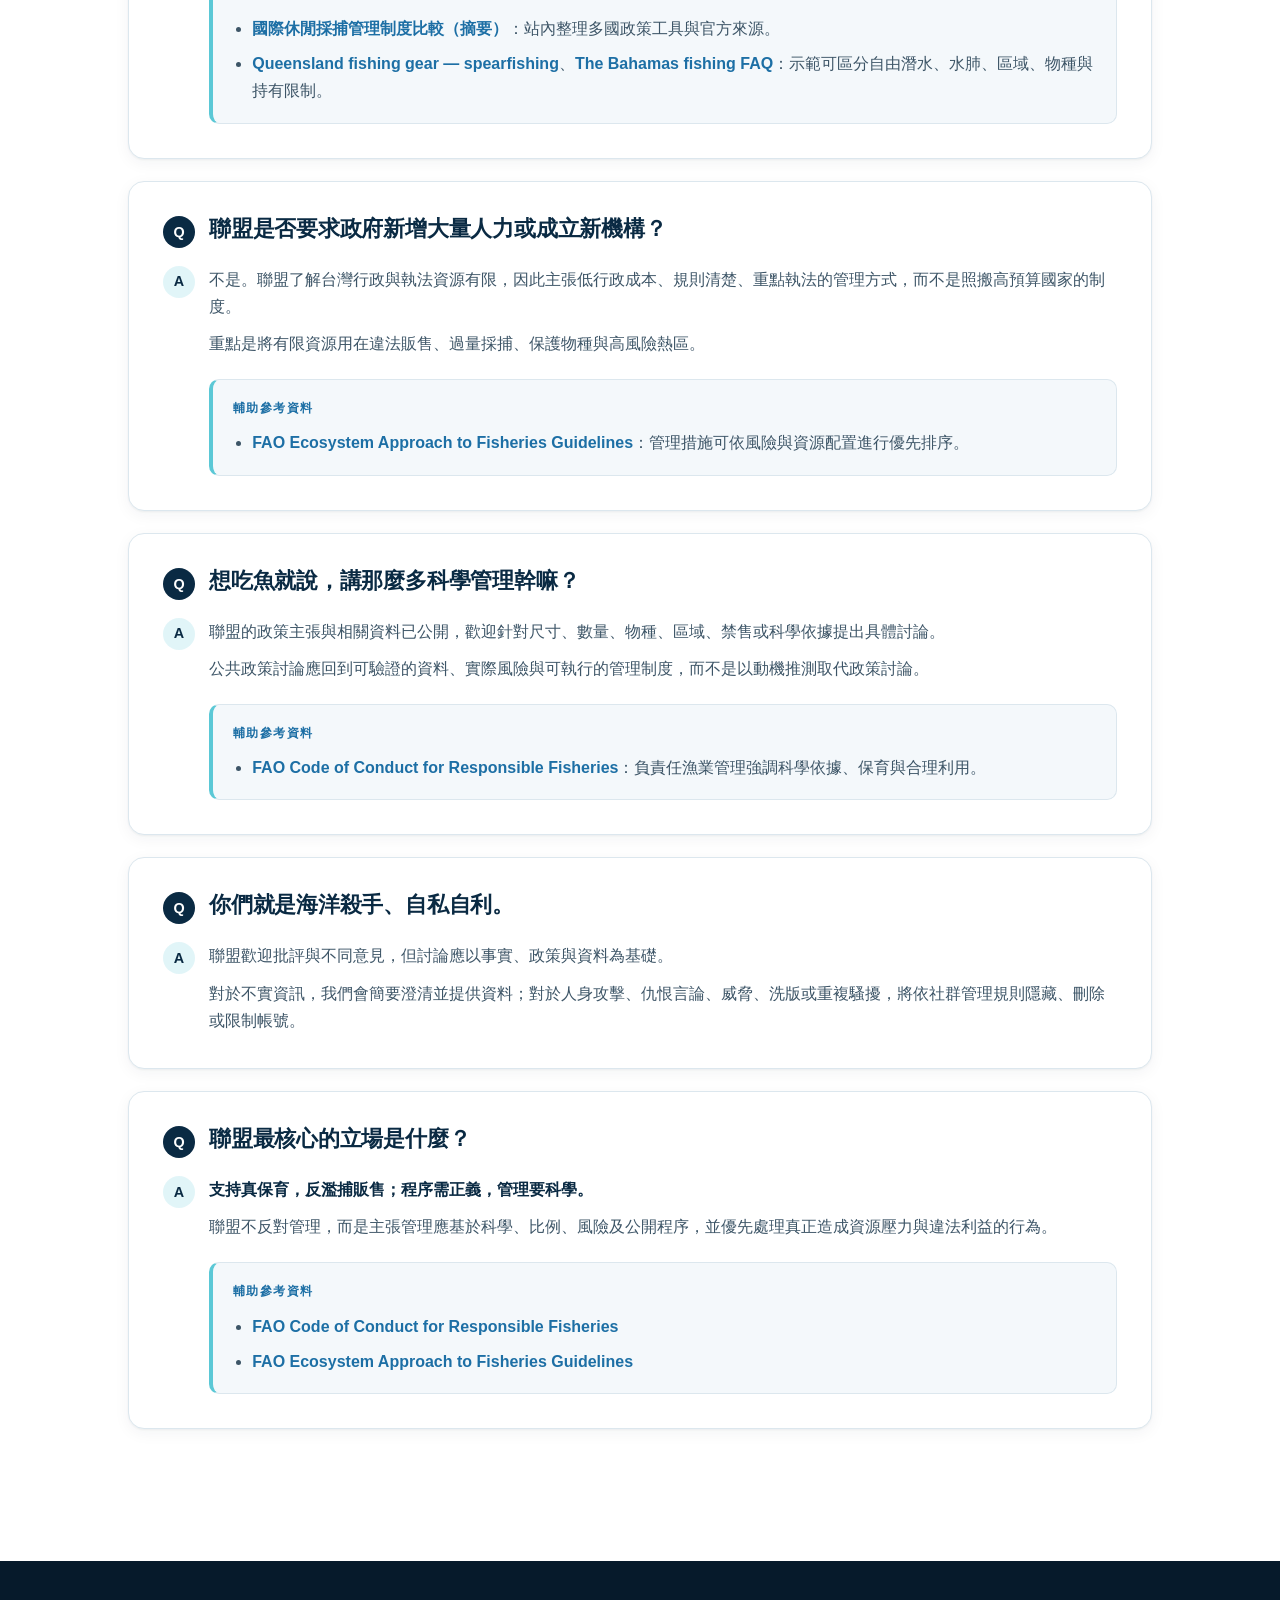
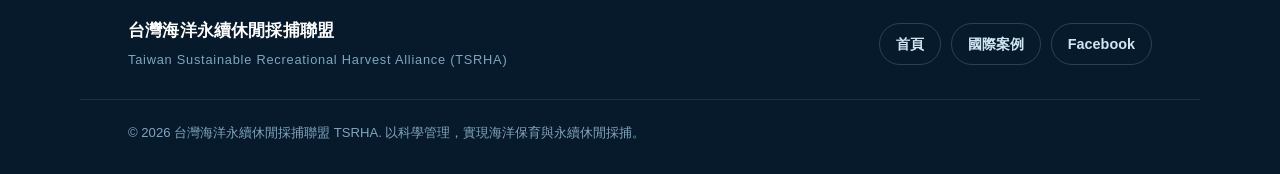
==== commit fab33894: "Revise FAQ international management wording" ====
--- a/faq.html
+++ b/faq.html
@@ -167,9 +167,9 @@
         </article>
 
         <article class="faq-card">
-          <h3><span>Q</span>國外允許魚槍，是否代表台灣也應照搬？</h3>
-          <div class="faq-answer"><span>A</span><div><p>不是。不同國家的海洋生態、行政資源、執法能力與法制都不同，國際案例不能直接複製。</p><p>國際案例的價值在於說明可使用哪些管理工具，例如尺寸限制、數量限制、禁採區、禁漁季、物種保護、水肺限制、執照與教育制度。台灣應參考管理原理，再設計符合本地條件的制度。</p></div></div>
-          <div class="faq-refs"><p>輔助參考資料</p><ul><li><a href="international-cases.html">國際案例頁面</a>：站內整理多國政策工具與官方來源。</li><li><a href="https://www.qld.gov.au/recreation/activities/boating-fishing/rec-fishing/rules/equipment" target="_blank" rel="noopener noreferrer">Queensland fishing gear — spearfishing</a>、<a href="https://www.bahamas.com/plan-your-trip/fishing/fishing-faq" target="_blank" rel="noopener noreferrer">The Bahamas fishing FAQ</a>：示範可區分自由潛水、水肺、區域、物種與持有限制。</li></ul></div>
+          <h3><span>Q</span>國際間如何管理魚槍採捕？台灣可以參考哪些經驗？</h3>
+          <div class="faq-answer"><span>A</span><div><p>許多國家並非只有「全面開放」或「全面禁止」兩種做法，而是依當地海洋生態、物種狀況、採捕方式及執法能力，採取分級管理。</p><p>常見的管理工具包括物種保護、尺寸與數量限制、禁漁季、禁採區、休閒漁獲禁售、執照制度，以及對水肺、夜間或其他高效率採捕方式的限制。</p><p>國際經驗不能直接複製到台灣，但可以證明魚槍採捕並非只能以全面禁止處理。台灣應參考各國管理原則，並依本地沿岸生態、岸際自由潛水活動特性及行政資源，建立符合實際需求的制度。</p></div></div>
+          <div class="faq-refs"><p>國際休閒採捕制度參考</p><ul><li><a href="international-cases.html">國際休閒採捕管理制度比較（摘要）</a>：站內整理多國政策工具與官方來源。</li><li><a href="https://www.qld.gov.au/recreation/activities/boating-fishing/rec-fishing/rules/equipment" target="_blank" rel="noopener noreferrer">Queensland fishing gear — spearfishing</a>、<a href="https://www.bahamas.com/plan-your-trip/fishing/fishing-faq" target="_blank" rel="noopener noreferrer">The Bahamas fishing FAQ</a>：示範可區分自由潛水、水肺、區域、物種與持有限制。</li></ul></div>
         </article>
 
         <article class="faq-card">
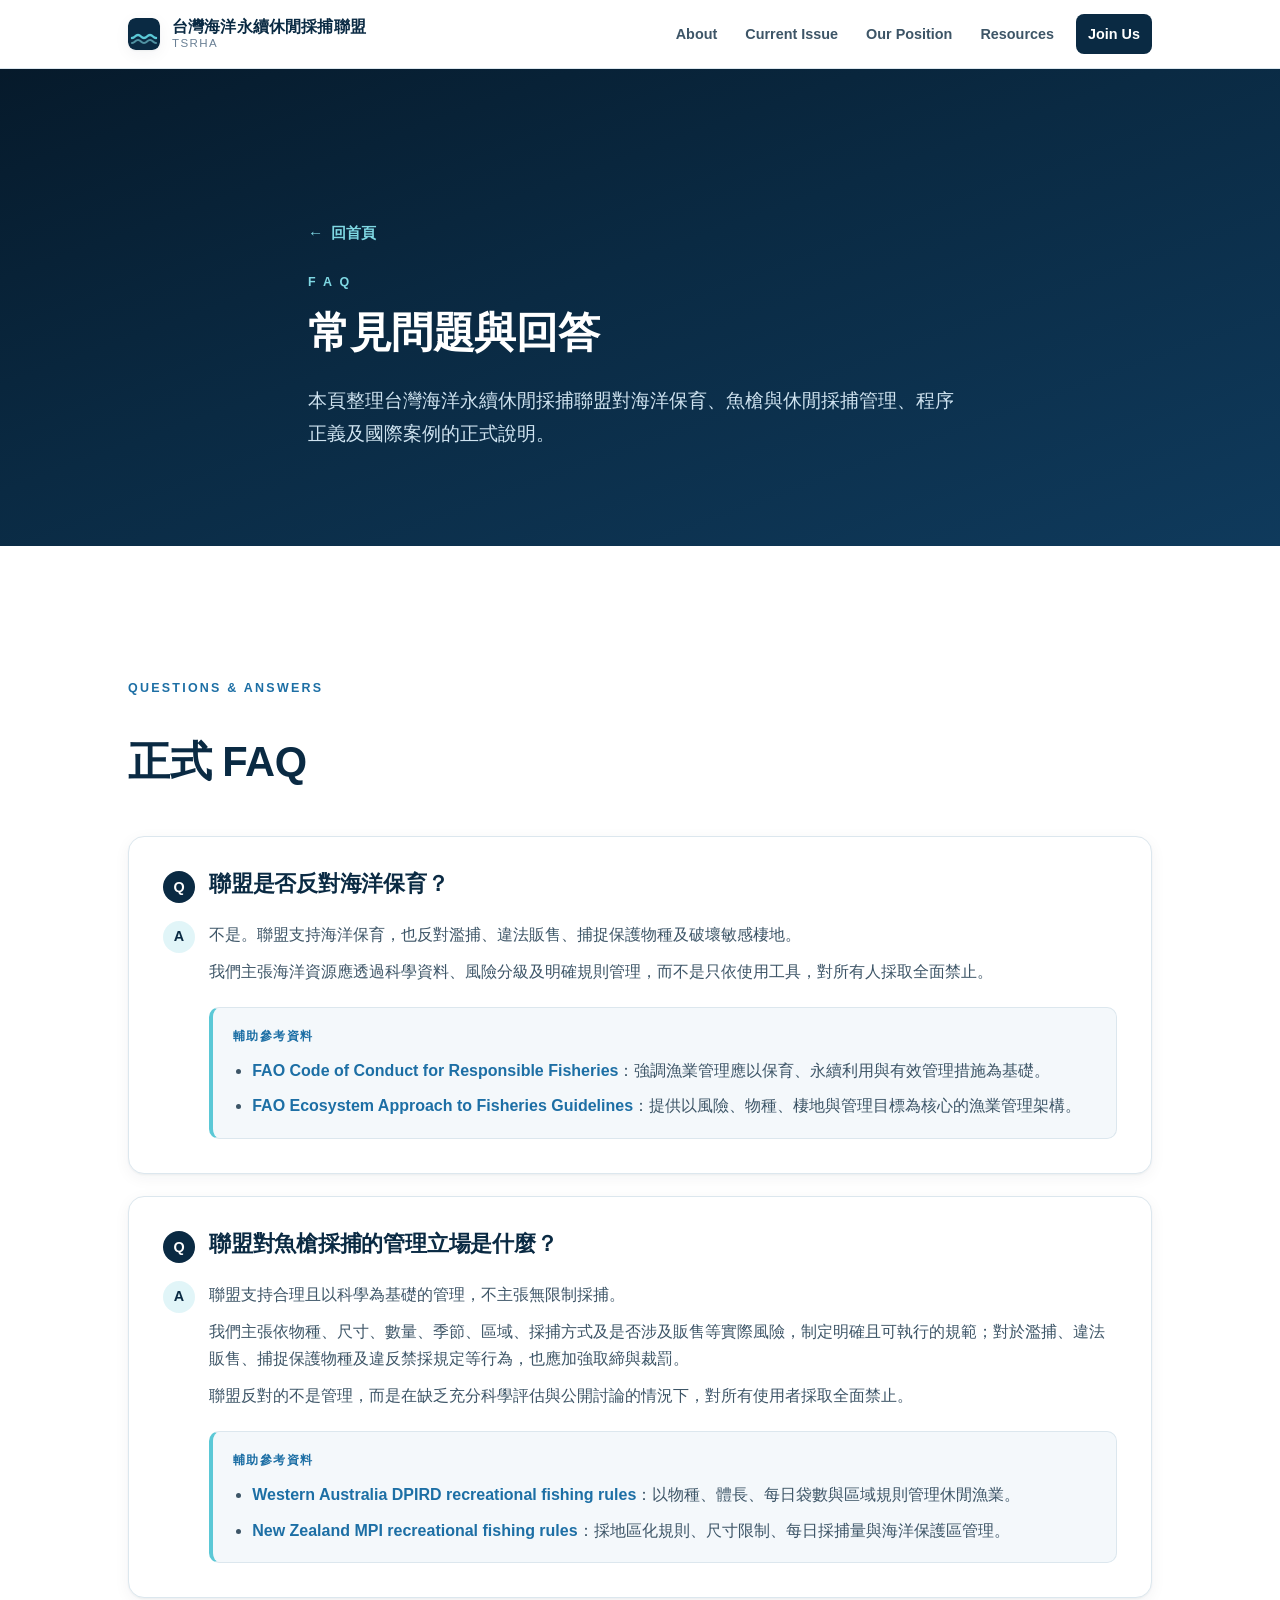
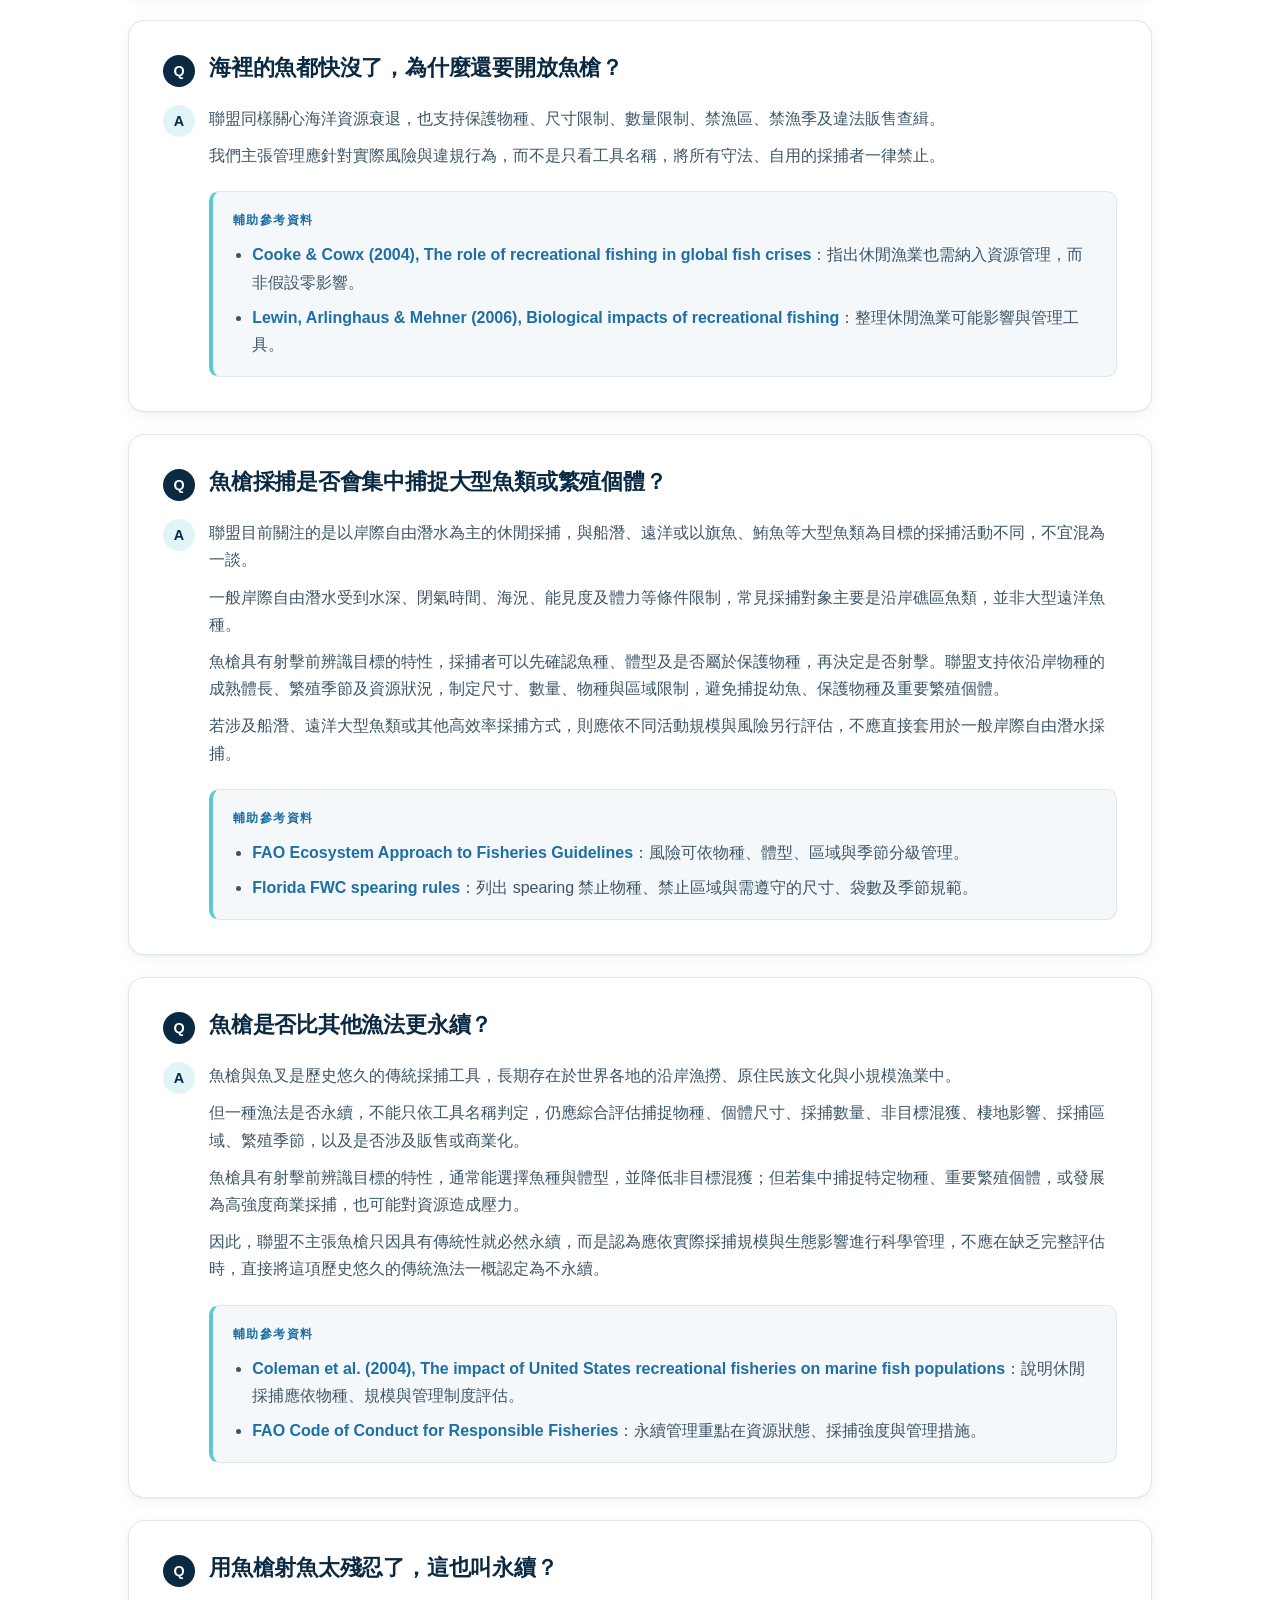
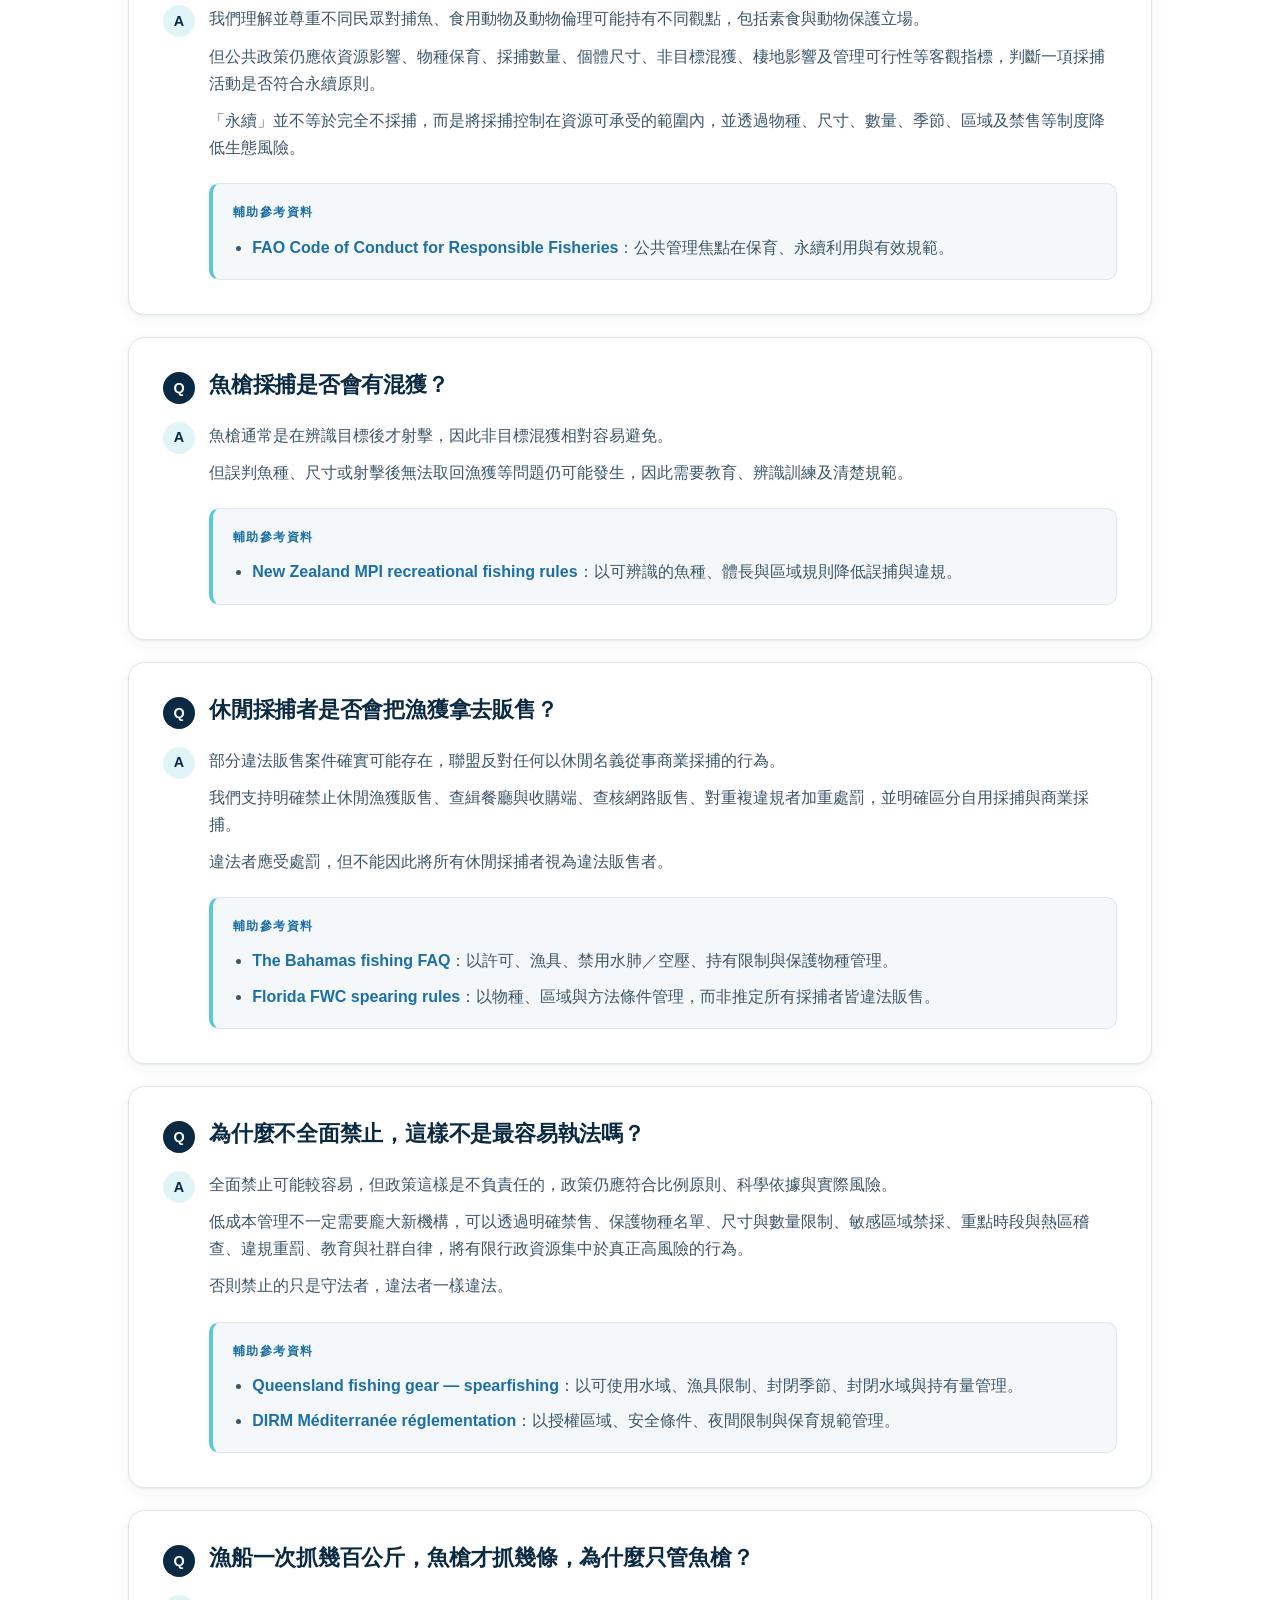
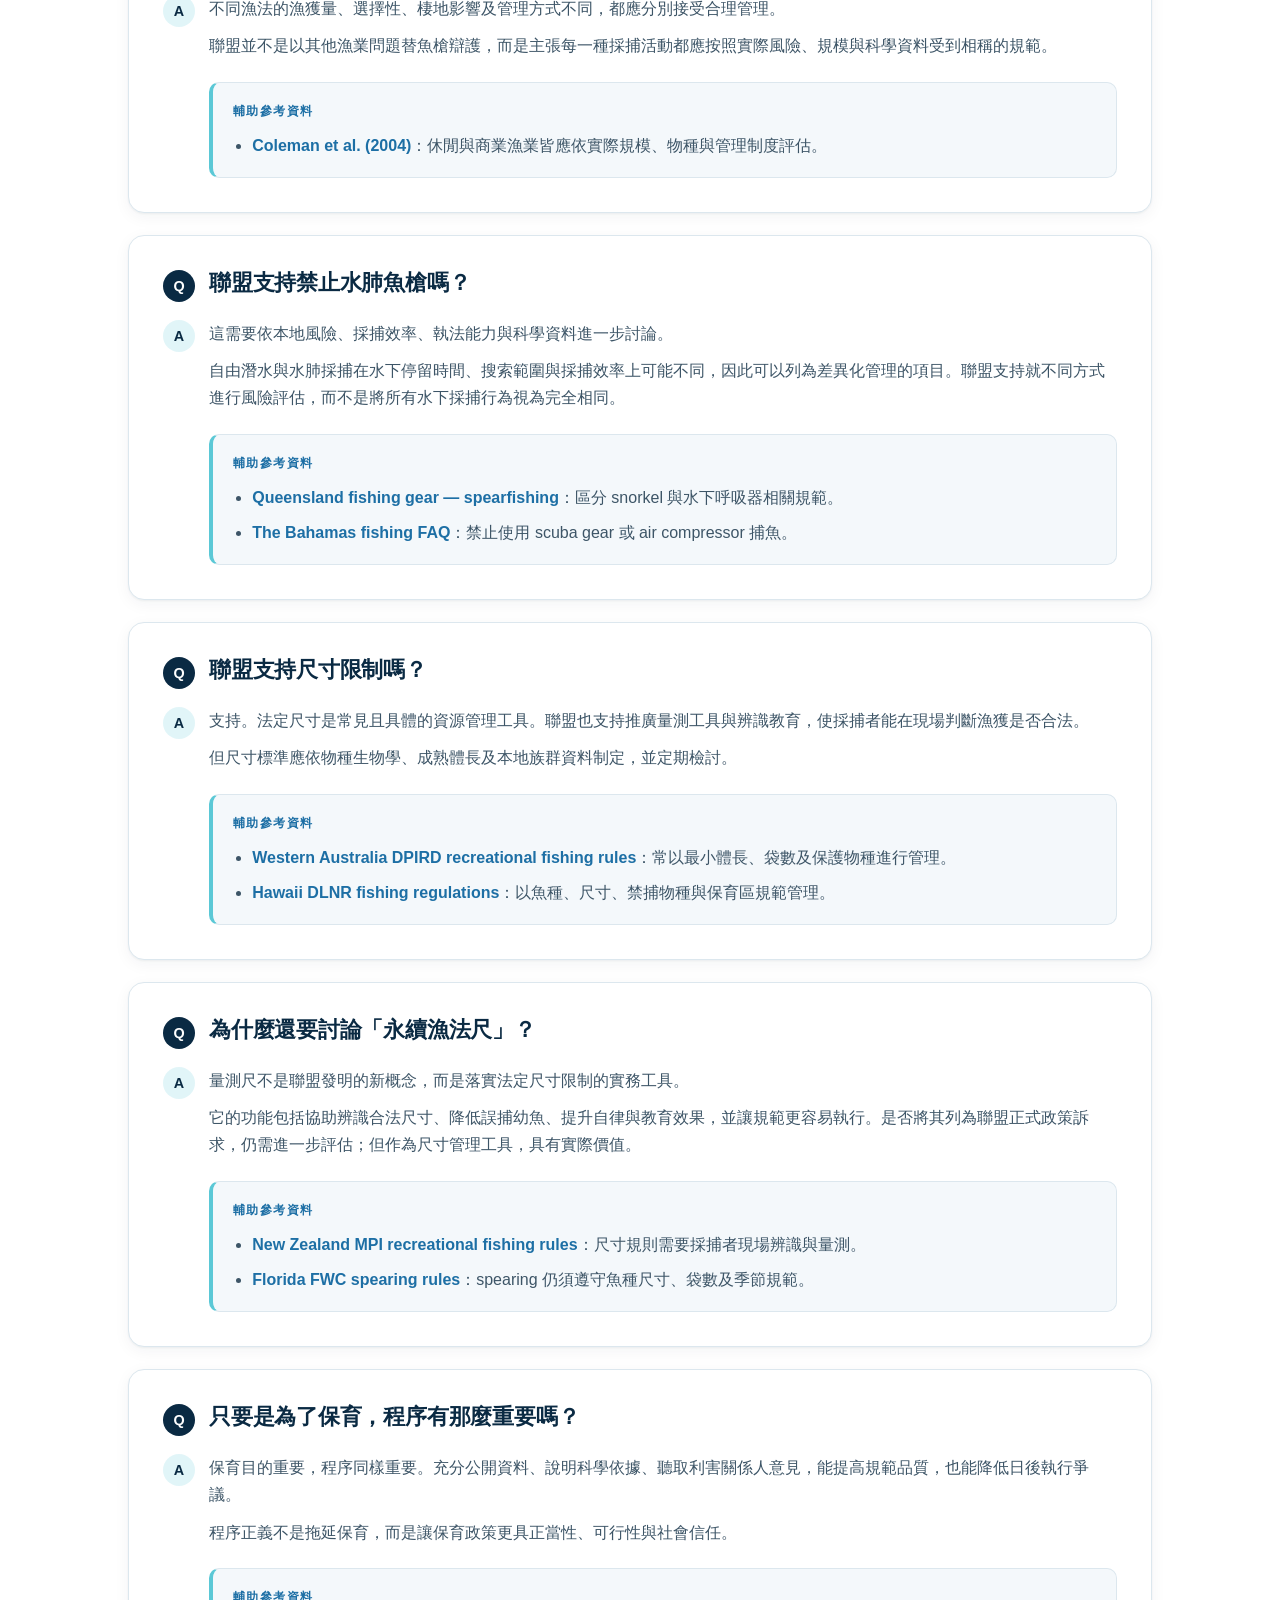
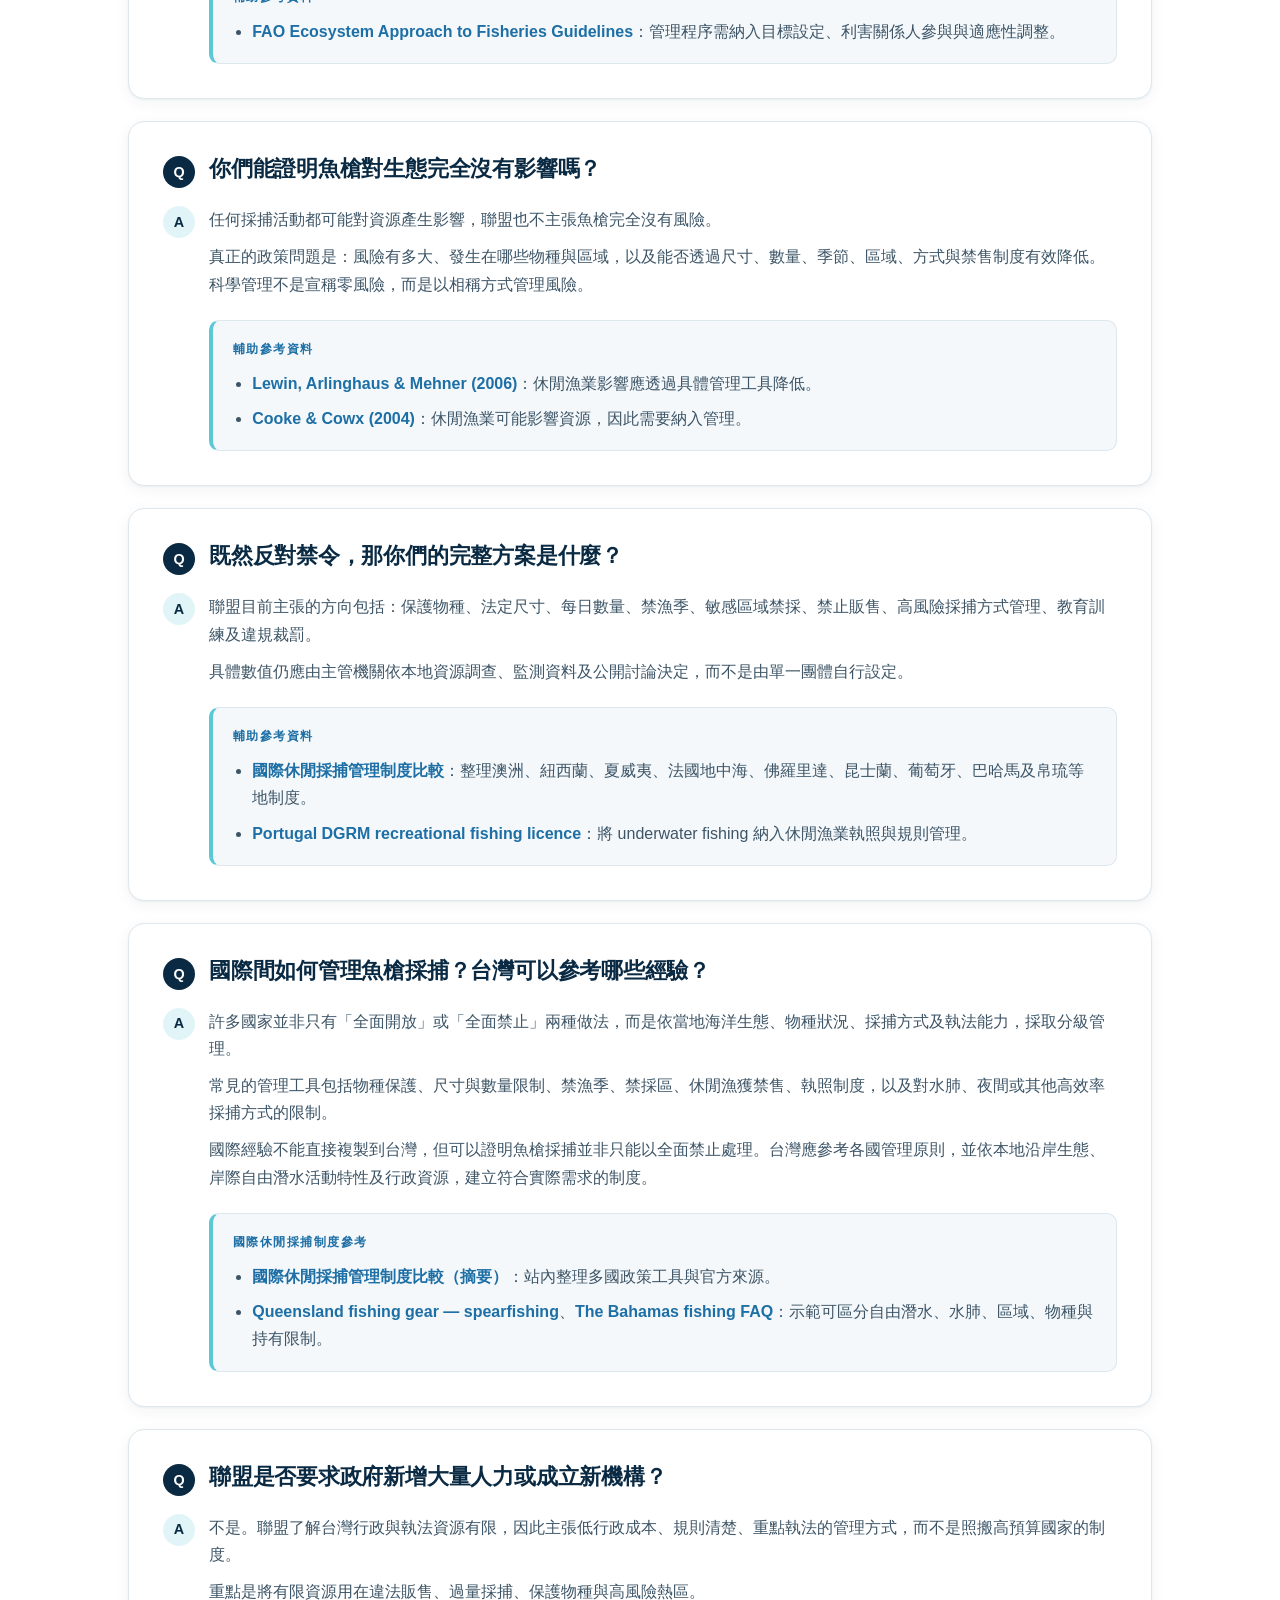
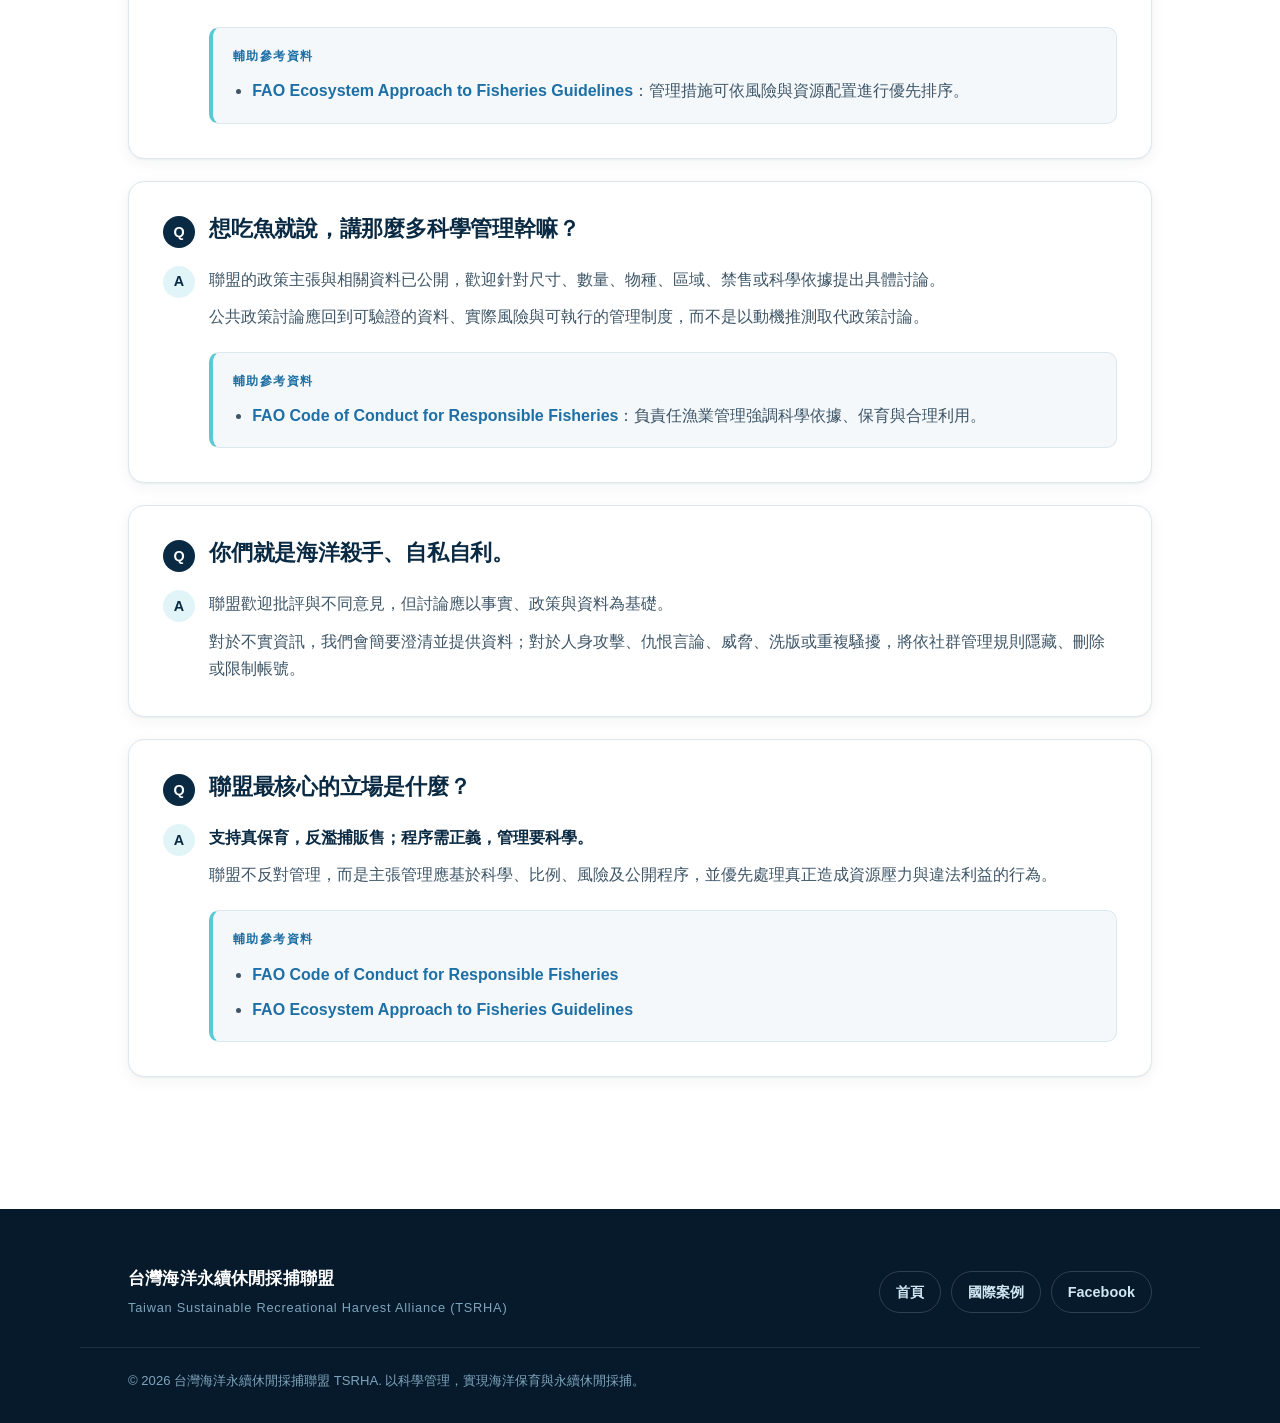
==== commit 0fb3ef85: "Remove indigenous application FAQ" ====
--- a/faq.html
+++ b/faq.html
@@ -142,11 +142,6 @@
           <div class="faq-refs"><p>輔助參考資料</p><ul><li><a href="https://www.mpi.govt.nz/fishing-aquaculture/recreational-fishing/fishing-rules/" target="_blank" rel="noopener noreferrer">New Zealand MPI recreational fishing rules</a>：尺寸規則需要採捕者現場辨識與量測。</li><li><a href="https://myfwc.com/fishing/saltwater/recreational/spearing/" target="_blank" rel="noopener noreferrer">Florida FWC spearing rules</a>：spearing 仍須遵守魚種尺寸、袋數及季節規範。</li></ul></div>
         </article>
 
-        <article class="faq-card">
-          <h3><span>Q</span>為什麼原住民可以申請，一般人不行？</h3>
-          <div class="faq-answer"><span>A</span><div><p>聯盟尊重原住民族依法享有的文化權與傳統資源利用權。這次關注的重點不是取消原住民族權益，而是現行制度是否也應針對一般守法、自用、禁售且願意接受管理的休閒採捕者，建立合理的分級制度。</p><p>管理應避免製造族群對立，而應回到目的、風險與行為本身。</p></div></div>
-          <div class="faq-refs"><p>輔助參考資料</p><ul><li><a href="https://www.fao.org/4/v9878e/v9878e.pdf" target="_blank" rel="noopener noreferrer">FAO Code of Conduct for Responsible Fisheries</a>：資源管理應兼顧永續利用、社會面向與制度正當性。</li></ul></div>
-        </article>
 
         <article class="faq-card">
           <h3><span>Q</span>只要是為了保育，程序有那麼重要嗎？</h3>
